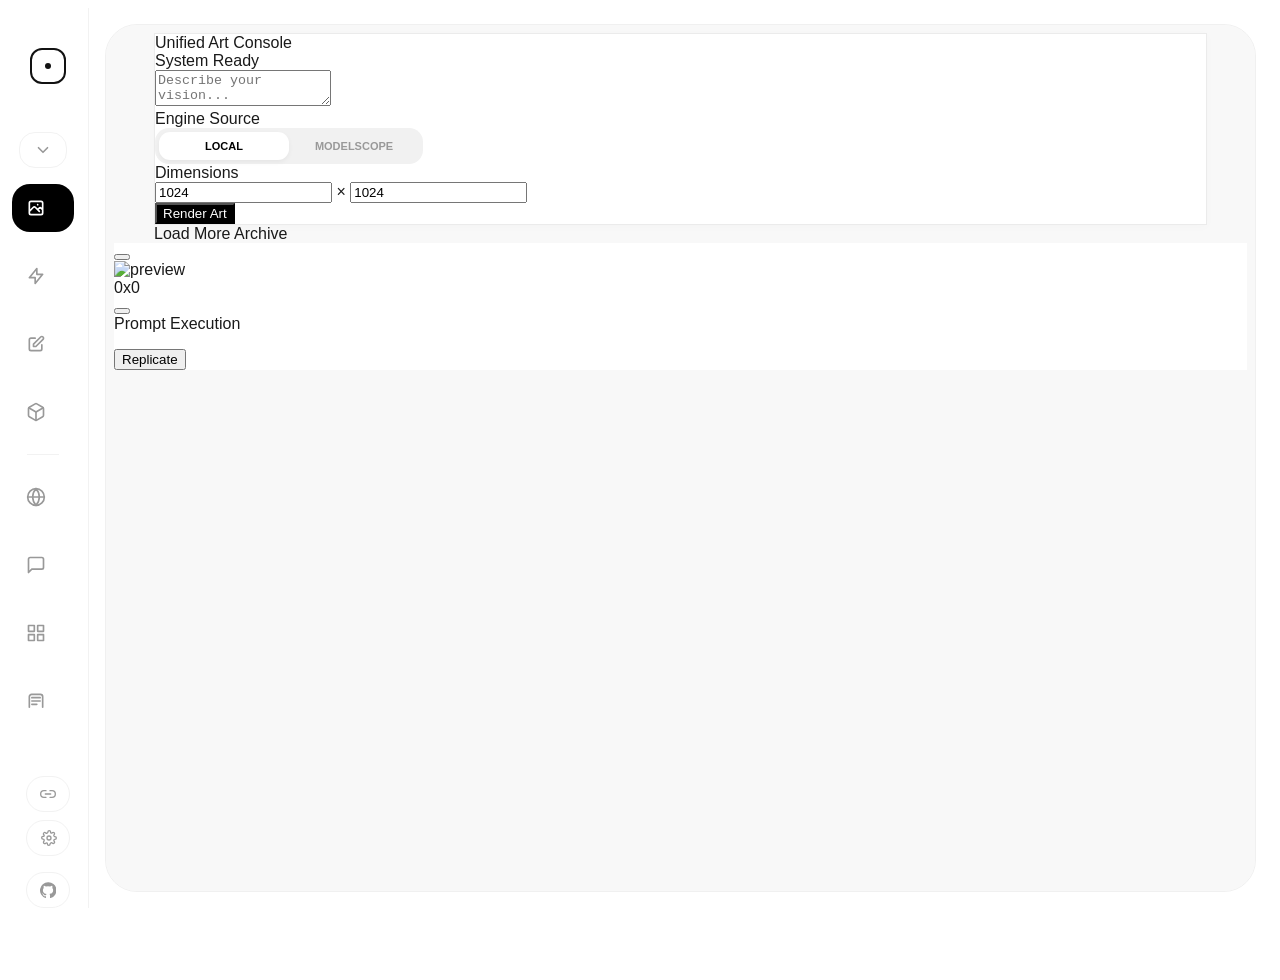
==== static/index.html @ 3fa3fccb "调整界面并优化即梦登录流程" ====
<!DOCTYPE html>
<html lang="zh-CN">

<head>
    <meta charset="UTF-8">
    <meta name="viewport" content="width=device-width, initial-scale=1.0">
    <link rel="icon" href="/static/images/logo.png" type="image/png">
    <title>AI Studio</title>
    <style>
        html.studio-route-booting body {
            visibility: hidden !important;
        }
    </style>
    <script>
        (function(){
            try {
                var theme = localStorage.getItem('studio_theme') || localStorage.getItem('canvas_theme') || 'light';
                if(theme === 'dark') {
                    document.documentElement.classList.add('studio-theme-dark');
                    document.documentElement.classList.add('theme-dark');
                }
                document.documentElement.classList.add('studio-route-booting');
            } catch(e) {}
        })();
    </script>
        <script src="/static/vendor/js/tailwindcss-cdn.js?v=2026.08.04.1785292594"></script>
        <script src="/static/js/theme.js?v=2026.08.04.1785292593"></script>
        <script src="/static/js/i18n.js?v=2026.08.04.1785292592"></script>
    <style>
            @import url('/static/vendor/css/fonts.css?v=2026.08.04.1785292593');

        /* 本地 Tailwind 工具类兜底：CDN 慢/未就绪时也能立刻给图标尺寸，避免首屏左侧栏空白 */
        .w-1\.5 { width: 0.375rem; }
        .h-1\.5 { height: 0.375rem; }
        .w-4 { width: 1rem; }
        .h-4 { height: 1rem; }
        .w-5 { width: 1.25rem; }
        .h-5 { height: 1.25rem; }
        .flex-shrink-0 { flex-shrink: 0; }
        .rounded-full { border-radius: 9999px; }
        .mb-12 { margin-bottom: 3rem; }
        .transition-colors { transition-property: color, background-color, border-color, fill, stroke; transition-duration: 150ms; transition-timing-function: cubic-bezier(0.4, 0, 0.2, 1); }
        .animate-pulse { animation: studio-pulse 2s cubic-bezier(0.4, 0, 0.6, 1) infinite; }
        @keyframes studio-pulse { 0%, 100% { opacity: 1; } 50% { opacity: .5; } }

        :root {
            --accent: #000000;
            --fluid-ease: cubic-bezier(0.3, 0, 0, 1);
            --bg: #ffffff;
            --sidebar-bg: #ffffff;
            --stage-bg: #fcfcfc;
            --border: #f2f2f2;
            --stage-border: #f0f0f0;
            --text: #121212;
            --muted: #999;
            --nav-hover-bg: #fafafa;
            --monitor-bg: rgba(255, 255, 255, 0.7);
            --monitor-border: rgba(0, 0, 0, 0.05);
            --monitor-shadow: rgba(0, 0, 0, 0.04);
            --divider: rgba(0, 0, 0, 0.1);
            --scrollbar: #d8d8d8;
            --scrollbar-hover: #c0c0c0;
            --author-name: #000;
            --social-icon: #ccc;
        }

        html.theme-dark,
        body.theme-dark {
            --bg: #0f141d;
            --sidebar-bg: #0f141d;
            --stage-bg: #111722;
            --border: #242d3b;
            --stage-border: #2a3444;
            --text: #e5e9f0;
            --muted: #8f9aab;
            --nav-hover-bg: #171d29;
            --monitor-bg: rgba(23, 29, 41, 0.82);
            --monitor-border: rgba(255, 255, 255, 0.08);
            --monitor-shadow: rgba(0, 0, 0, 0.3);
            --divider: rgba(255, 255, 255, 0.15);
            --scrollbar: #334155;
            --scrollbar-hover: #475569;
            --author-name: #e5e9f0;
            --social-icon: #64748b;
        }

        /* 极简滚动条 */
        html,
        body {
            overscroll-behavior: auto;
            height: 100%;
            overflow: hidden;
        }

        *::-webkit-scrollbar {
            width: 10px !important;
            height: 10px !important;
            background: transparent !important;
        }

        *::-webkit-scrollbar-track {
            background: transparent !important;
            border: none !important;
        }

        *::-webkit-scrollbar-thumb {
            background-color: var(--scrollbar) !important;
            border: 3px solid transparent !important;
            border-right-width: 3px !important;
            background-clip: padding-box !important;
            border-radius: 10px !important;
            min-height: 36px;
        }

        *::-webkit-scrollbar-thumb:hover {
            background-color: var(--scrollbar-hover) !important;
        }

        *::-webkit-scrollbar-corner {
            background: transparent !important;
        }

        * {
            scrollbar-width: thin !important;
            scrollbar-color: var(--scrollbar) transparent !important;
        }

        body {
            background: var(--bg);
            font-family: 'Space Grotesk', sans-serif;
            overflow: hidden;
            height: 100vh;
            color: var(--text);
            transition: background 0.3s, color 0.3s;
        }

        .app-shell {
            display: flex;
            width: 100%;
            height: 100vh;
            background: var(--bg);
            position: relative;
            transition: background 0.3s;
        }

        /* 侧边栏 */
        .sidebar {
            width: 80px;
            min-width: 80px;
            height: 100vh;
            max-height: 100vh;
            background: var(--sidebar-bg);
            display: flex;
            flex-direction: column;
            align-items: center;
            border-right: 1px solid var(--border);
            padding: 40px 0;
            transition: width 0.5s var(--fluid-ease) 0.5s, background 0.3s, border-color 0.3s;
            z-index: 50;
            overflow: hidden;
        }

        .sidebar:hover {
            width: 220px;
            transition-delay: 0s;
        }

        body.studio-scale-host .sidebar {
            height: calc(100vh / var(--studio-ui-scale, 1));
            max-height: calc(100vh / var(--studio-ui-scale, 1));
            zoom: var(--studio-ui-scale, 1);
        }

        /* 首次加载时与 iframe 的 0.5s 淡入同步播放，避免侧栏"焊死"在原地造成视觉断层 */
        @keyframes sidebar-enter {
            from { opacity: 0; transform: translateX(-6px); }
            to { opacity: 1; transform: translateX(0); }
        }
        html:not(.studio-route-booting) .sidebar {
            animation: sidebar-enter 0.5s var(--fluid-ease);
        }

        .logo-ring {
            width: 36px;
            height: 36px;
            border: 2px solid var(--text);
            border-radius: 12px;
            background: transparent;
            padding: 0;
            color: var(--text);
            display: flex;
            align-items: center;
            justify-content: center;
            cursor: pointer;
            flex: 0 0 auto;
            /* 仅保留 hover 真正会用到的属性过渡，避免 transition: all 因首屏属性补齐被意外触发 */
            transition: transform 0.6s var(--fluid-ease) 0.5s, border-radius 0.6s var(--fluid-ease) 0.5s, border-color 0.3s, background-color .18s, box-shadow .2s;
        }

        .sidebar:hover .logo-ring {
            transform: rotate(90deg);
            border-radius: 50%;
            transition-delay: 0s;
        }

        .logo-ring:hover,
        .logo-ring:focus-visible {
            background: var(--nav-hover-bg);
            border-color: var(--text);
            box-shadow: 0 0 0 4px rgba(148, 163, 184, .16), 0 10px 24px rgba(15, 23, 42, .08);
            outline: none;
        }

        .logo-ring:hover #logo-dot,
        .logo-ring:focus-visible #logo-dot {
            transform: scale(1.8);
        }

        .logo-ring:active {
            transform: scale(.94);
            transition-delay: 0s;
        }

        .sidebar:hover .logo-ring:active {
            transform: rotate(90deg) scale(.94);
        }

        #logo-dot {
            transition: transform .16s ease, background-color .16s ease, box-shadow .16s ease;
        }

        /* 导航项 */
        .nav-item {
            position: relative;
            width: 48px;
            height: 48px;
            flex: 0 0 48px;
            margin: 10px 0;
            display: flex;
            align-items: center;
            justify-content: flex-start;
            border-radius: 18px;
            cursor: pointer;
            /* 只对 width 做带延迟的过渡（侧栏悬停展开效果）；background/color 不参与过渡，避免 active 切换时底色"流动" */
            transition: width 0.3s var(--fluid-ease) 0.5s;
            color: var(--muted);
            overflow: hidden;
            padding-left: 14px;
        }

        .sidebar:hover .nav-item {
            width: 190px;
            transition-delay: 0s;
        }

        .nav-item:hover {
            background: var(--nav-hover-bg);
            color: var(--text);
        }

        .nav-item.active {
            background: var(--accent);
            color: #fff;
        }

        html.theme-dark .nav-item.active,
        body.theme-dark .nav-item.active {
            background: #f1f5f9;
            color: #0f172a;
        }

        .nav-text {
            opacity: 0;
            margin-left: 16px;
            font-weight: 600;
            font-size: 14px;
            white-space: nowrap;
            transition: opacity 0.3s 0.5s;
        }

        .sidebar:hover .nav-text {
            opacity: 1;
            transition-delay: 0.1s;
        }

        .nav-fold-toggle {
            position: relative;
            width: 48px;
            height: 36px;
            flex: 0 0 36px;
            margin: 0 0 6px;
            padding-left: 14px;
            border: 1px solid var(--border);
            border-radius: 16px;
            background: transparent;
            color: var(--muted);
            display: flex;
            align-items: center;
            justify-content: flex-start;
            cursor: pointer;
            overflow: hidden;
            transition: width 0.3s var(--fluid-ease) 0.5s, background-color 0.2s, color 0.2s, border-color 0.2s;
        }

        .sidebar:hover .nav-fold-toggle {
            width: 190px;
            transition-delay: 0s;
        }

        .nav-fold-toggle:hover {
            background: var(--nav-hover-bg);
            color: var(--text);
            border-color: var(--stage-border);
        }

        .nav-fold-icon {
            width: 18px;
            height: 18px;
            flex: 0 0 auto;
            transition: transform 0.25s var(--fluid-ease);
        }

        .nav-fold-toggle[aria-expanded="false"] .nav-fold-icon {
            transform: rotate(-90deg);
        }

        .nav-fold-group {
            width: 100%;
            flex: 0 0 auto;
            max-height: 720px;
            opacity: 1;
            overflow: hidden;
            display: flex;
            flex-direction: column;
            align-items: center;
            transition: max-height 0.3s var(--fluid-ease), opacity 0.2s ease;
        }

        .nav-fold-group.is-collapsed {
            max-height: 0;
            opacity: 0;
            pointer-events: none;
        }

        .sidebar nav {
            width: 100%;
            min-height: 0;
            flex: 1 1 auto;
            overflow-y: auto;
            overflow-x: hidden;
            display: flex;
            flex-direction: column;
            align-items: center;
            padding: 0 0 6px;
            overscroll-behavior: contain;
            scrollbar-gutter: stable;
            -webkit-overflow-scrolling: touch;
            scrollbar-width: thin;
            scrollbar-color: rgba(148, 163, 184, .34) transparent;
        }

        .sidebar::-webkit-scrollbar { width: 4px !important; }
        .sidebar::-webkit-scrollbar-track { background: transparent !important; }
        .sidebar::-webkit-scrollbar-thumb {
            background: rgba(148, 163, 184, .34) !important;
            border: 0 !important;
            border-radius: 999px !important;
        }

        .sidebar nav::-webkit-scrollbar { width: 4px !important; }
        .sidebar nav::-webkit-scrollbar-track { background: transparent !important; }
        .sidebar nav::-webkit-scrollbar-thumb {
            background: rgba(148, 163, 184, .34) !important;
            border: 0 !important;
            border-radius: 999px !important;
        }

        .sidebar nav > * {
            flex-shrink: 0;
        }

        /* 主舞台区 */
        .stage {
            flex: 1;
            background: var(--stage-bg);
            margin: 16px;
            border-radius: 32px;
            overflow: hidden;
            border: 1px solid var(--stage-border);
            position: relative;
            transition: background 0.3s, border-color 0.3s;
        }

        body.studio-scale-host .stage {
            margin: max(10px, calc(16px * var(--studio-ui-scale, 1)));
            border-radius: max(20px, calc(32px * var(--studio-ui-scale, 1)));
        }

        iframe {
            position: absolute;
            inset: 0;
            width: 100%;
            height: 100%;
            border: none;
            opacity: 0;
            transform: scale(1.02);
            filter: blur(4px);
            transition: all 0.5s var(--fluid-ease);
            pointer-events: none;
        }

        iframe.active {
            opacity: 1;
            transform: scale(1);
            filter: blur(0);
            pointer-events: auto;
        }

        /* 左下角监视器 */
        .nano-monitor {
            position: absolute;
            bottom: 24px;
            left: 24px;
            z-index: 100;
            display: flex;
            align-items: center;
            gap: 10px;
            background: var(--monitor-bg);
            backdrop-filter: blur(12px);
            padding: 7px 12px;
            border-radius: 12px;
            border: 1px solid var(--monitor-border);
            box-shadow: 0 4px 20px var(--monitor-shadow);
            font-family: monospace;
            transition: all 0.4s var(--fluid-ease);
        }

        .nano-monitor.is-busy {
            background: #000;
            color: #fff;
            border-color: rgba(255, 255, 255, 0.1);
            box-shadow: 0 8px 30px rgba(0, 0, 0, 0.2);
        }

        .stat-group {
            display: flex;
            align-items: center;
            gap: 7px;
            font-size: 11px;
            font-weight: 700;
            color: var(--text);
        }

        .stat-group:first-child {
            gap: 8px;
        }

        .nano-monitor.is-busy .stat-group {
            color: #fff;
        }

        .divider {
            width: 1px;
            height: 12px;
            background: var(--divider);
        }

        .is-busy .divider {
            background: rgba(255, 255, 255, 0.2);
        }

        .pulse-dot {
            width: 6px;
            height: 6px;
            border-radius: 50%;
            background: #10b981;
            margin-right: 2px;
            flex: 0 0 auto;
        }

        .spinner-nano {
            width: 10px;
            height: 10px;
            border: 2px solid rgba(255, 255, 255, 0.2);
            border-top-color: #fff;
            border-radius: 50%;
            animation: spin 0.8s linear infinite;
            display: none;
        }

        .is-busy .spinner-nano { display: block; }
        .is-busy .pulse-dot { display: none; }

        @keyframes spin {
            to { transform: rotate(360deg); }
        }

        .label-nano {
            text-transform: uppercase;
            letter-spacing: 0.5px;
            opacity: 0.5;
            font-size: 9px;
        }

        /* 作者组件 */
        .author-box {
            width: 100%;
            height: 60px;
            flex: 0 0 60px;
            position: relative;
            display: flex;
            align-items: center;
            justify-content: center;
            overflow: hidden;
        }

        .dx-letter {
            position: absolute;
            font-size: 14px;
            font-weight: 800;
            color: var(--text);
            /* 只过渡 hover 时真正改的 transform/opacity，避免 all 触发延迟 */
            transition: transform 0.5s var(--fluid-ease) 0.4s, opacity 0.5s var(--fluid-ease) 0.4s;
            z-index: 10;
        }

        .letter-d { transform: translateX(-8px); }
        .letter-x { transform: translateX(8px); }

        .sidebar:hover .letter-d {
            transform: translateX(-120px);
            opacity: 0;
            transition-delay: 0s;
        }

        .sidebar:hover .letter-x {
            transform: translateX(120px);
            opacity: 0;
            transition-delay: 0s;
        }

        .author-content-wrap {
            display: flex;
            flex-direction: column;
            align-items: center;
            opacity: 0;
            transform: scale(0.9);
            transition: all 0.4s var(--fluid-ease) 0s;
            pointer-events: none;
        }

        .sidebar:hover .author-content-wrap {
            opacity: 1;
            transform: scale(1);
            transition-delay: 0.2s;
            pointer-events: auto;
        }

        .author-name-lite {
            font-size: 12px;
            font-weight: 700;
            margin-bottom: 8px;
            color: var(--author-name);
        }

        .social-row-lite { display: flex; gap: 12px; }

        .social-icon-lite {
            color: var(--social-icon);
            transition: color 0.2s, transform 0.2s;
        }

        .social-icon-lite:hover {
            color: var(--text);
            transform: translateY(-1px);
        }

        .side-actions {
            margin-top:auto;
            margin-bottom:12px;
            display:flex;
            flex-direction:column;
            align-items:center;
            gap:8px;
            width:100%;
            flex:0 0 auto;
        }

        .side-pill {
            width:44px;
            height:36px;
            border-radius:999px;
            background: transparent;
            border: 1px solid var(--border);
            color: var(--muted);
            display: flex;
            align-items: center;
            justify-content: center;
            cursor: pointer;
            /* 只过渡 hover/激活会改的属性，避免 all 触发延迟 */
            transition: width 0.3s var(--fluid-ease) 0.5s, gap 0.3s var(--fluid-ease) 0.5s, background-color 0.2s, color 0.2s, border-color 0.2s;
            flex-shrink: 0;
            overflow:hidden;
            gap:8px;
            position:relative;
        }

        .sidebar:hover .side-pill {
            width: 170px;
            transition-delay: 0s;
        }

        .side-pill:hover {
            background: var(--nav-hover-bg);
            color: var(--text);
            border-color: var(--stage-border);
        }

        .side-pill.active {
            background: var(--text);
            color: var(--bg);
            border-color: var(--text);
        }

        .side-pill.update-available {
            border-color:#22c55e;
            color:#16a34a;
            overflow:visible;
        }

        html.theme-dark .side-pill.update-available,
        body.theme-dark .side-pill.update-available {
            border-color:#86efac;
            color:#86efac;
        }

        .side-pill.update-available::after {
            content:"NEW";
            position:absolute;
            top:-7px;
            right:-9px;
            min-width:28px;
            height:16px;
            padding:0 5px;
            border-radius:999px;
            background:#22c55e;
            display:flex;
            align-items:center;
            justify-content:center;
            color:#fff;
            font-size:9px;
            font-weight:900;
            letter-spacing:.02em;
            box-shadow:0 6px 16px rgba(34,197,94,.28), 0 0 0 3px rgba(34,197,94,.12);
            pointer-events:none;
        }

        html.theme-dark .side-pill.update-available::after,
        body.theme-dark .side-pill.update-available::after {
            background:#4ade80;
            color:#052e16;
            box-shadow:0 6px 16px rgba(74,222,128,.22), 0 0 0 3px rgba(74,222,128,.12);
        }

        .side-pill svg { width: 16px; height: 16px; flex:0 0 auto; }
        .settings-fold-chevron {
            width: 13px !important;
            height: 13px !important;
            margin-left: -2px;
            opacity: 0;
            max-width: 0;
            overflow: hidden;
            transition: opacity 0.3s 0.5s, max-width 0.3s var(--fluid-ease) 0.5s, transform .22s var(--fluid-ease);
        }
        .sidebar:hover .settings-fold-chevron,
        .sidebar.is-pinned .settings-fold-chevron {
            opacity: .72;
            max-width: 16px;
            transition-delay: .15s, .15s, 0s;
        }
        .settings-fold-toggle[aria-expanded="true"] .settings-fold-chevron {
            transform: rotate(180deg);
        }
        .settings-fold-group {
            width: 100%;
            max-height: 0;
            opacity: 0;
            overflow: hidden;
            display: flex;
            flex-direction: column;
            align-items: center;
            gap: 8px;
            pointer-events: none;
            transition: max-height .28s var(--fluid-ease), opacity .18s ease;
        }
        .settings-fold-group:not(.is-collapsed) {
            max-height: 132px;
            opacity: 1;
            pointer-events: auto;
        }
        .side-pill-text {
            opacity:0;
            max-width:0;
            font-size:12px;
            font-weight:800;
            letter-spacing:.02em;
            white-space:nowrap;
            overflow:hidden;
            transition: opacity 0.3s 0.5s, max-width 0.3s var(--fluid-ease) 0.5s;
        }
        .sidebar:hover .side-pill-text {
            opacity:1;
            max-width:120px;
            transition-delay:.15s;
        }
        /* 折叠态去除 gap，避免图标被推偏 */
        .side-pill { gap:0; }
        .sidebar:hover .side-pill { gap:8px; }

        .project-version-badge {
            width:44px;
            min-height:18px;
            padding:0 4px;
            border-radius:999px;
            border:1px solid var(--border);
            background:var(--nav-hover-bg);
            color:var(--muted);
            display:flex;
            align-items:center;
            justify-content:center;
            font-size:9px;
            font-weight:800;
            line-height:1;
            white-space:nowrap;
            overflow:hidden;
            cursor:pointer;
            transition:width 0.3s var(--fluid-ease) 0.5s, color .2s, border-color .2s, background-color .2s;
        }
        .project-version-badge:hover { color:var(--text); border-color:var(--accent, #6366f1); }
        .project-version-badge.checking { opacity:.6; animation:badge-pulse 1s ease-in-out infinite; }
        @keyframes badge-pulse { 0%,100%{opacity:.5;} 50%{opacity:1;} }

        .sidebar:hover .project-version-badge {
            width:170px;
            transition-delay:0s;
        }

        .project-version-full { display:none; }
        .sidebar:hover .project-version-compact { display:none; }
        .sidebar:hover .project-version-full { display:inline; }

        .update-now-btn {
            display:none;
            width:56px;
            min-height:24px;
            padding:0 7px;
            border-radius:999px;
            border:1px solid rgba(34,197,94,.35);
            background:rgba(34,197,94,.1);
            color:#16a34a;
            align-items:center;
            justify-content:center;
            gap:5px;
            font-size:9px;
            font-weight:900;
            overflow:hidden;
            transition:width 0.3s var(--fluid-ease) 0.5s, background-color .2s, color .2s, border-color .2s;
        }
        .update-now-btn.show { display:flex; }
        .sidebar:hover .update-now-btn { width:170px; transition-delay:0s; }
        .update-now-btn:hover { background:#16a34a; color:#fff; border-color:#16a34a; }
        .update-now-btn[disabled] { opacity:.7; cursor:wait; }
        .update-now-btn svg { display:none; width:14px; height:14px; flex:0 0 auto; }
        .sidebar:hover .update-now-btn svg { display:block; }
        .update-now-text {
            opacity:1;
            max-width:42px;
            white-space:nowrap;
            overflow:hidden;
            transition: opacity 0.3s 0.5s, max-width 0.3s var(--fluid-ease) 0.5s;
        }
        .update-action-prefix { display:none; }
        .update-version-full { display:none; }
        .sidebar:hover .update-version-compact { display:none; }
        .sidebar:hover .update-version-full { display:inline; }
        .sidebar:hover .update-action-prefix { display:inline; }
        .sidebar:hover .update-now-text { max-width:130px; transition-delay:.15s; }
        .update-now-btn.show + .project-version-badge { display:none; }
        html.theme-dark .update-now-btn,
        body.theme-dark .update-now-btn {
            border-color:rgba(134,239,172,.42);
            background:rgba(74,222,128,.12);
            color:#86efac;
        }
        html.theme-dark .update-now-btn:hover,
        body.theme-dark .update-now-btn:hover {
            background:#86efac;
            border-color:#86efac;
            color:#052e16;
        }

        @media (max-height: 760px) {
            .sidebar {
                padding: 18px 0 14px;
                overflow-y:hidden;
                overflow-x:hidden;
                overscroll-behavior:contain;
                -webkit-overflow-scrolling:touch;
                scrollbar-width:thin;
                scrollbar-color:rgba(148,163,184,.34) transparent;
            }
            .sidebar nav {
                flex:1 1 auto;
                min-height:0;
                overflow-y:auto;
                overflow-x:hidden;
                padding-bottom:0;
            }
            .logo-ring { margin-bottom: 16px !important; }
            .nav-item {
                height: 42px;
                flex-basis: 42px;
                margin: 5px 0;
                border-radius: 15px;
            }
            .nav-fold-toggle {
                height: 32px;
                flex-basis: 32px;
                margin-bottom: 4px;
                border-radius: 14px;
            }
            .nav-fold-group { max-height: 720px; }
            .side-actions {
                margin-top:auto;
                margin-bottom:6px;
                gap:5px;
                padding-top:8px;
                border-top:1px solid var(--border);
            }
            .settings-fold-group {
                gap: 5px;
            }
            .settings-fold-group:not(.is-collapsed) {
                max-height: 105px;
            }
            .side-pill {
                height:30px;
                flex-basis:30px;
                width:40px;
            }
            .project-version-badge { width:40px; min-height:16px; font-size:8px; }
            .update-now-btn.show { min-height:22px; width:48px; }
            .author-box {
                height:32px;
                flex-basis:32px;
            }
            .dx-letter {
                font-size:12px;
            }
        }

        @media (max-height: 660px) {
            .sidebar { padding: 12px 0; }
            .sidebar nav {
                flex:1 1 auto;
                min-height:0;
                overflow-y:auto;
                overflow-x:hidden;
                padding-bottom:0;
            }
            .logo-ring {
                width:32px;
                height:32px;
                border-radius:10px;
                margin-bottom:10px !important;
            }
            .nav-item {
                height:38px;
                flex-basis:38px;
                margin:3px 0;
                border-radius:14px;
            }
            .nav-fold-toggle { height:30px; flex-basis:30px; }
            .nav-fold-group { max-height: 720px; }
            .side-actions {
                margin-top:auto;
                margin-bottom:4px;
                gap:4px;
                padding-top:6px;
            }
            .settings-fold-group {
                gap: 4px;
            }
            .settings-fold-group:not(.is-collapsed) {
                max-height: 102px;
            }
            .side-pill {
                height:30px;
                flex-basis:30px;
                width:38px;
            }
            .author-box {
                height:28px;
                flex-basis:28px;
            }
            .dx-letter {
                font-size:11px;
            }
            .side-pill svg { width:15px; height:15px; }
            .project-version-badge { width:38px; min-height:16px; font-size:8px; }
            .update-now-btn.show { width:46px; min-height:22px; font-size:8px; }
        }

        .studio-modal[hidden] {
            display:none !important;
        }

        .studio-modal {
            position:fixed;
            inset:0;
            z-index:500;
            display:flex;
            align-items:center;
            justify-content:center;
            padding:24px;
            background:rgba(15,23,42,.38);
            backdrop-filter:blur(10px);
        }

        .studio-modal-panel {
            width:min(560px, 100%);
            max-height:min(760px, calc(100vh - 48px));
            display:flex;
            flex-direction:column;
            overflow:hidden;
            border-radius:8px;
            border:1px solid rgba(15,23,42,.1);
            background:#fff;
            color:#111827;
            box-shadow:0 24px 70px rgba(15,23,42,.24);
        }

        .studio-modal-head {
            display:flex;
            align-items:flex-start;
            justify-content:space-between;
            gap:16px;
            padding:20px 20px 14px;
            border-bottom:1px solid #eef2f7;
        }

        .studio-modal-kicker {
            font-size:11px;
            font-weight:900;
            letter-spacing:.08em;
            color:#16a34a;
            text-transform:uppercase;
            margin-bottom:6px;
        }

        .studio-modal-title {
            font-size:20px;
            line-height:1.25;
            font-weight:900;
            margin:0;
            letter-spacing:0;
        }

        .studio-modal-close {
            width:32px;
            height:32px;
            border-radius:8px;
            border:1px solid #e5e7eb;
            background:#fff;
            color:#64748b;
            display:flex;
            align-items:center;
            justify-content:center;
            cursor:pointer;
            flex:0 0 auto;
        }

        .studio-modal-close:hover {
            color:#111827;
            border-color:#cbd5e1;
            background:#f8fafc;
        }

        .studio-modal-body {
            padding:18px 20px;
            overflow:auto;
        }

        .studio-modal-copy {
            margin:0 0 14px;
            color:#475569;
            font-size:13px;
            line-height:1.7;
        }

        .update-modal-summary {
            display:flex;
            align-items:flex-start;
            gap:10px;
            margin-top:16px;
            padding:12px;
            border:1px solid #e5e7eb;
            border-radius:8px;
            background:#f8fafc;
            color:#334155;
            font-size:12px;
            line-height:1.55;
        }

        .update-modal-summary strong {
            display:block;
            color:#111827;
            margin-bottom:2px;
            font-size:12px;
        }

        .update-modal-dot {
            width:9px;
            height:9px;
            margin-top:4px;
            border-radius:99px;
            background:#94a3b8;
            flex:0 0 auto;
        }

        .update-modal-summary.ok .update-modal-dot { background:#22c55e; }
        .update-modal-summary.warn .update-modal-dot { background:#f59e0b; }
        .update-modal-summary.fail .update-modal-dot { background:#ef4444; }

        /* 更新弹窗：双卡片需要更宽的面板，避免左右布局被裁剪 */
        #project-update-modal .studio-modal-panel { width:min(880px, 100%); max-height:min(840px, calc(100vh - 48px)); }
        .update-notes-box { margin:2px 0 14px; padding:12px; border:1px solid #e5e7eb; border-radius:8px; background:#fbfdff; }
        .update-notes-head { display:flex; align-items:center; justify-content:space-between; gap:12px; margin-bottom:8px; }
        .update-notes-head strong { font-size:12px; color:#111827; font-weight:950; }
        .update-notes-version { color:#64748b; font-size:11px; font-weight:800; white-space:nowrap; }
        .update-notes-list { margin:0; padding:0 0 0 16px; display:grid; gap:6px; color:#334155; font-size:12px; line-height:1.55; }
        .update-notes-empty { margin:0; color:#94a3b8; font-size:12px; line-height:1.55; }
        .update-source-list { display:grid; grid-template-columns:1fr 1fr; gap:12px; margin-top:14px; align-items:stretch; }
        @media (max-width: 720px) { .update-source-list { grid-template-columns:1fr; } }
        .update-source-card { width:100%; min-width:0; border:1px solid #e5e7eb; border-radius:10px; background:#fff; color:#111827; text-align:left; padding:12px; display:flex; flex-direction:column; gap:10px; cursor:pointer; transition:border-color .16s ease, box-shadow .16s ease, transform .16s ease, background .16s ease; }
        .update-source-card:hover { transform:translateY(-1px); border-color:#cbd5e1; box-shadow:0 12px 28px rgba(15,23,42,.08); }
        .update-source-card.active { border-color:#16a34a; box-shadow:0 0 0 2px rgba(22,163,74,.20); background:#f0fdf4; }
        .update-source-head { display:flex; align-items:center; justify-content:space-between; gap:10px; }
        .update-source-title { min-width:0; display:flex; flex-direction:column; gap:4px; }
        .update-source-title strong { color:#111827; font-size:13px; line-height:1.2; font-weight:950; }
        .update-source-title span { color:#64748b; font-size:11px; line-height:1.35; font-weight:700; }
        .update-source-head-right { flex:0 0 auto; display:flex; align-items:center; gap:8px; }
        .update-source-check { display:none; flex:0 0 auto; width:22px; height:22px; border-radius:999px; background:#16a34a; color:#fff; align-items:center; justify-content:center; }
        .update-source-check svg { width:14px; height:14px; }
        .update-source-card.active .update-source-check { display:flex; }
        .update-source-badge { flex:0 0 auto; min-width:56px; height:24px; border-radius:999px; background:#f1f5f9; color:#64748b; display:flex; align-items:center; justify-content:center; padding:0 9px; font-size:10px; font-weight:900; }
        .update-source-badge.ok { background:#16a34a; color:#fff; }
        .update-source-badge.bad { background:#dc2626; color:#fff; }
        .connectivity-list { display:grid; gap:8px; min-width:0; }

        .connectivity-row {
            display:grid;
            grid-template-columns:12px minmax(0, 1fr) auto;
            align-items:center;
            gap:10px;
            min-height:42px;
            padding:9px 10px;
            border:1px solid #eef2f7;
            border-radius:8px;
            background:#fff;
        }
        .connectivity-row > div { min-width:0; }

        .connectivity-indicator {
            width:9px;
            height:9px;
            border-radius:99px;
            background:#94a3b8;
        }

        .connectivity-row.ok .connectivity-indicator { background:#22c55e; }
        .connectivity-row.fail .connectivity-indicator { background:#ef4444; }
        .connectivity-row.pending .connectivity-indicator {
            background:#94a3b8;
            animation: studio-pulse 1s ease-in-out infinite;
        }

        .connectivity-name {
            font-size:12px;
            font-weight:900;
            color:#111827;
            line-height:1.25;
        }

        .connectivity-url {
            margin-top:3px;
            max-width:100%;
            overflow:hidden;
            text-overflow:ellipsis;
            white-space:nowrap;
            font-size:10px;
            color:#94a3b8;
        }

        .connectivity-status {
            justify-self:end;
            font-size:11px;
            font-weight:900;
            color:#64748b;
            white-space:nowrap;
        }
        .connectivity-row.ok .connectivity-status { color:#16a34a; }
        .connectivity-row.fail .connectivity-status { color:#ef4444; }

        .connectivity-error {
            grid-column:2 / 4;
            margin-top:-4px;
            color:#ef4444;
            font-size:11px;
            line-height:1.45;
            word-break:break-word;
        }

        .studio-modal-actions {
            display:flex;
            justify-content:flex-end;
            gap:10px;
            padding:14px 20px 18px;
            border-top:1px solid #eef2f7;
            background:#fff;
        }

        .studio-modal-btn {
            min-height:36px;
            padding:0 14px;
            border-radius:8px;
            border:1px solid #e5e7eb;
            background:#fff;
            color:#334155;
            display:inline-flex;
            align-items:center;
            justify-content:center;
            gap:7px;
            font-size:12px;
            font-weight:900;
            cursor:pointer;
        }

        .studio-modal-btn svg {
            width:15px;
            height:15px;
            flex:0 0 auto;
        }

        .studio-modal-btn:hover {
            background:#f8fafc;
            border-color:#cbd5e1;
        }

        #connectivity-test-btn {
            border-color:rgba(37,99,235,.24);
            background:#eff6ff;
            color:#1d4ed8;
            transition:transform .16s ease, background-color .18s ease, border-color .18s ease, color .18s ease, box-shadow .18s ease;
        }

        #connectivity-test-btn:hover {
            transform:translateY(-1px);
            border-color:#2563eb;
            background:#2563eb;
            color:#fff;
            box-shadow:0 10px 22px rgba(37,99,235,.20);
        }

        #connectivity-test-btn:hover svg {
            transform:rotate(24deg);
        }

        #connectivity-test-btn:active {
            transform:translateY(0);
            box-shadow:0 5px 12px rgba(37,99,235,.16);
        }

        #connectivity-test-btn svg {
            transition:transform .18s ease;
        }

        .studio-modal-btn.primary {
            background:#111827;
            border-color:#111827;
            color:#fff;
        }

        .studio-modal-btn.primary:hover {
            background:#16a34a;
            border-color:#16a34a;
        }

        .studio-modal-btn[disabled] {
            opacity:.58;
            cursor:wait;
        }

        html.theme-dark .studio-modal,
        body.theme-dark .studio-modal {
            background:rgba(2,6,23,.56);
        }

        html.theme-dark .studio-modal-panel,
        body.theme-dark .studio-modal-panel,
        html.theme-dark .studio-modal-close,
        body.theme-dark .studio-modal-close,
        html.theme-dark .connectivity-row,
        body.theme-dark .connectivity-row,
        html.theme-dark .studio-modal-actions,
        body.theme-dark .studio-modal-actions,
        html.theme-dark .studio-modal-btn,
        body.theme-dark .studio-modal-btn {
            background:#111216;
            border-color:#25262b;
            color:#e8e8ea;
        }

        html.theme-dark .update-source-card,
        body.theme-dark .update-source-card {
            background:#111216;
            border-color:#25262b;
            color:#e8e8ea;
        }

        html.theme-dark .update-source-card.active,
        body.theme-dark .update-source-card.active {
            border-color:#22c55e;
            box-shadow:0 0 0 2px rgba(34,197,94,.35);
            background:rgba(34,197,94,.12);
        }

        html.theme-dark .studio-modal-head,
        body.theme-dark .studio-modal-head,
        html.theme-dark .studio-modal-actions,
        body.theme-dark .studio-modal-actions {
            border-color:#25262b;
        }

        html.theme-dark .studio-modal-copy,
        body.theme-dark .studio-modal-copy,
        html.theme-dark .connectivity-status,
        body.theme-dark .connectivity-status {
            color:#8f9aab;
        }

        html.theme-dark .update-modal-summary,
        body.theme-dark .update-modal-summary {
            background:#0c0d10;
            border-color:#25262b;
            color:#9aa6b8;
        }

        html.theme-dark .update-notes-box,
        body.theme-dark .update-notes-box {
            background:#0c0d10;
            border-color:#25262b;
        }

        html.theme-dark .update-modal-summary strong,
        body.theme-dark .update-modal-summary strong,
        html.theme-dark .update-notes-head strong,
        body.theme-dark .update-notes-head strong,
        html.theme-dark .update-source-title strong,
        body.theme-dark .update-source-title strong,
        html.theme-dark .connectivity-name,
        body.theme-dark .connectivity-name {
            color:#e8e8ea;
        }

        html.theme-dark .update-notes-list,
        body.theme-dark .update-notes-list {
            color:#cbd5e1;
        }

        html.theme-dark .update-notes-version,
        body.theme-dark .update-notes-version,
        html.theme-dark .update-notes-empty,
        body.theme-dark .update-notes-empty,
        html.theme-dark .update-source-title span,
        body.theme-dark .update-source-title span {
            color:#8f9aab;
        }

        html.theme-dark .studio-modal-btn.primary,
        body.theme-dark .studio-modal-btn.primary {
            background:#d8dee9;
            border-color:#d8dee9;
            color:#10141d;
        }

        html.theme-dark #connectivity-test-btn,
        body.theme-dark #connectivity-test-btn {
            background:rgba(96,165,250,.12);
            border-color:rgba(96,165,250,.34);
            color:#93c5fd;
        }

        html.theme-dark #connectivity-test-btn:hover,
        body.theme-dark #connectivity-test-btn:hover {
            background:#60a5fa;
            border-color:#60a5fa;
            color:#07111f;
            box-shadow:0 10px 24px rgba(96,165,250,.18);
        }

        html.theme-dark .studio-modal-btn.primary:hover,
        body.theme-dark .studio-modal-btn.primary:hover {
            background:#86efac;
            border-color:#86efac;
            color:#052e16;
        }

        @media (max-width: 640px) {
            .studio-modal {
                align-items:flex-end;
                padding:12px;
            }
            .studio-modal-panel {
                max-height:calc(100vh - 24px);
            }
            .studio-modal-actions {
                flex-wrap:wrap;
            }
            .studio-modal-btn {
                flex:1 1 130px;
            }
        }

        .sidebar.is-pinned {
            width: 220px;
            transition-delay: 0s;
        }
        .sidebar.is-pinned .logo-ring {
            transform: rotate(90deg);
            border-radius: 50%;
            transition-delay: 0s;
            background: var(--nav-hover-bg);
            color: var(--text);
            box-shadow: 0 0 0 4px rgba(148, 163, 184, .10);
        }
        .sidebar.is-pinned #logo-dot {
            background: var(--text) !important;
            transform: scale(1.35);
            box-shadow: 0 0 0 4px rgba(148, 163, 184, .16);
        }
        .sidebar.is-pinned .logo-ring:hover,
        .sidebar.is-pinned .logo-ring:focus-visible {
            box-shadow: 0 0 0 5px rgba(148, 163, 184, .14);
        }
        .sidebar.is-pinned .nav-item,
        .sidebar.is-pinned .nav-fold-toggle {
            width: 190px;
            transition-delay: 0s;
        }
        .sidebar.is-pinned .nav-text {
            opacity: 1;
            transition-delay: 0.1s;
        }
        .sidebar.is-pinned .letter-d {
            transform: translateX(-120px);
            opacity: 0;
            transition-delay: 0s;
        }
        .sidebar.is-pinned .letter-x {
            transform: translateX(120px);
            opacity: 0;
            transition-delay: 0s;
        }
        .sidebar.is-pinned .author-content-wrap {
            opacity: 1;
            transform: scale(1);
            transition-delay: 0.2s;
            pointer-events: auto;
        }
        .sidebar.is-pinned .side-pill {
            width: 170px;
            gap: 8px;
            transition-delay: 0s;
        }
        .sidebar.is-pinned .side-pill-text {
            opacity: 1;
            max-width: 120px;
            transition-delay: .15s;
        }
        .sidebar.is-pinned .project-version-badge,
        .sidebar.is-pinned .update-now-btn {
            width: 170px;
            transition-delay: 0s;
        }
        .sidebar.is-pinned .project-version-compact,
        .sidebar.is-pinned .update-version-compact {
            display: none;
        }
        .sidebar.is-pinned .project-version-full,
        .sidebar.is-pinned .update-version-full,
        .sidebar.is-pinned .update-action-prefix {
            display: inline;
        }
        .sidebar.is-pinned .update-now-btn svg {
            display: block;
        }
        .sidebar.is-pinned .update-now-text {
            max-width: 130px;
            transition-delay: .15s;
        }

        .sidebar.is-collapsing:hover {
            width: 80px;
        }
        .sidebar.is-collapsing:hover .logo-ring {
            transform: none;
            border-radius: 12px;
            background: transparent;
        }
        .sidebar.is-collapsing:hover .nav-item,
        .sidebar.is-collapsing:hover .nav-fold-toggle {
            width: 48px;
        }
        .sidebar.is-collapsing:hover .nav-text {
            opacity: 0;
        }
        .sidebar.is-collapsing:hover .letter-d {
            transform: translateX(-8px);
            opacity: 1;
        }
        .sidebar.is-collapsing:hover .letter-x {
            transform: translateX(8px);
            opacity: 1;
        }
        .sidebar.is-collapsing:hover .author-content-wrap {
            opacity: 0;
            transform: scale(0.9);
            pointer-events: none;
        }
        .sidebar.is-collapsing:hover .side-pill {
            width: 44px;
            gap: 0;
        }
        .sidebar.is-collapsing:hover .side-pill-text {
            opacity: 0;
            max-width: 0;
        }
        .sidebar.is-collapsing:hover .project-version-badge {
            width: 44px;
        }
        .sidebar.is-collapsing:hover .project-version-compact,
        .sidebar.is-collapsing:hover .update-version-compact {
            display: inline;
        }
        .sidebar.is-collapsing:hover .project-version-full,
        .sidebar.is-collapsing:hover .update-version-full,
        .sidebar.is-collapsing:hover .update-action-prefix {
            display: none;
        }
        .sidebar.is-collapsing:hover .update-now-btn {
            width: 56px;
        }
        .sidebar.is-collapsing:hover .update-now-btn svg {
            display: none;
        }
        .sidebar.is-collapsing:hover .update-now-text {
            max-width: 42px;
        }
    </style>
</head>

<body>

    <div class="app-shell">
        <aside class="sidebar" id="studioSidebar">
            <button class="logo-ring mb-12" id="sidebarLogoToggle" type="button" onclick="toggleSidebarPinned(event)" aria-pressed="false" title="固定导航栏">
                <div class="w-1.5 h-1.5 rounded-full transition-colors" id="logo-dot" style="background:var(--text)"></div>
            </button>

            <nav>
                <button class="nav-fold-toggle" id="local-nav-toggle" type="button" onclick="toggleLocalNav()" aria-expanded="true" title="折叠本地功能">
                    <svg class="nav-fold-icon" fill="none" stroke="currentColor" viewBox="0 0 24 24" stroke-width="2.2" stroke-linecap="round" stroke-linejoin="round" aria-hidden="true">
                        <polyline points="6 9 12 15 18 9"></polyline>
                    </svg>
                    <span class="nav-text" data-i18n="nav.localTools">本地功能</span>
                </button>

                <div class="nav-fold-group" id="local-nav-group">
                    <div class="nav-item active" onclick="switchUI(this, 'zimage')">
                        <svg class="w-5 h-5 flex-shrink-0" fill="none" stroke="currentColor" viewBox="0 0 24 24">
                            <path d="M4 16l4.586-4.586a2 2 0 012.828 0L16 16m-2-2l1.587-1.587a2 2 0 012.828 0L20 14m-6-6h.01M6 20h12a2 2 0 002-2V6a2 2 0 00-2-2H6a2 2 0 00-2 2v12a2 2 0 002 2z" stroke-width="2" stroke-linecap="round" stroke-linejoin="round"></path>
                        </svg>
                        <span class="nav-text" data-i18n="nav.textToImage">文生图</span>
                    </div>
                    <div class="nav-item" onclick="switchUI(this, 'enhance')">
                        <svg class="w-5 h-5 flex-shrink-0" fill="none" stroke="currentColor" viewBox="0 0 24 24">
                            <path d="M13 10V3L4 14h7v7l9-11h-7z" stroke-width="2" stroke-linecap="round" stroke-linejoin="round"></path>
                        </svg>
                        <span class="nav-text" data-i18n="nav.enhance">细节增强</span>
                    </div>
                    <div class="nav-item" onclick="switchUI(this, 'klein')">
                        <svg class="w-5 h-5 flex-shrink-0" fill="none" stroke="currentColor" viewBox="0 0 24 24">
                            <path d="M11 5H6a2 2 0 00-2 2v11a2 2 0 002 2h11a2 2 0 002-2v-5m-1.414-9.414a2 2 0 112.828 2.828L11.828 15H9v-2.828l8.586-8.586z" stroke-width="2" stroke-linecap="round" stroke-linejoin="round"></path>
                        </svg>
                        <span class="nav-text" data-i18n="nav.imageEdit">图片编辑</span>
                    </div>
                    <div class="nav-item" onclick="switchUI(this, 'angle')">
                        <svg class="w-5 h-5 flex-shrink-0" fill="none" stroke="currentColor" viewBox="0 0 24 24" stroke-width="2" stroke-linecap="round" stroke-linejoin="round">
                            <path d="M21 16V8a2 2 0 0 0-1-1.73l-7-4a2 2 0 0 0-2 0l-7 4A2 2 0 0 0 3 8v8a2 2 0 0 0 1 1.73l7 4a2 2 0 0 0 2 0l7-4A2 2 0 0 0 21 16z"></path>
                            <polyline points="3.27 6.96 12 12.01 20.73 6.96"></polyline>
                            <line x1="12" y1="22.08" x2="12" y2="12"></line>
                        </svg>
                        <span class="nav-text" data-i18n="nav.angle">角度控制</span>
                    </div>
                </div>

                <!-- 分隔线 -->
                <div style="width:32px;height:1px;background:var(--border);margin:8px auto;transition:background 0.3s;"></div>

                <div class="nav-item" onclick="switchUI(this, 'online')">
                    <svg class="w-5 h-5 flex-shrink-0" fill="none" stroke="currentColor" viewBox="0 0 24 24" stroke-width="2" stroke-linecap="round" stroke-linejoin="round">
                        <path d="M12 2a10 10 0 1 0 0 20A10 10 0 0 0 12 2z"></path>
                        <path d="M2 12h20M12 2a15.3 15.3 0 0 1 4 10 15.3 15.3 0 0 1-4 10 15.3 15.3 0 0 1-4-10 15.3 15.3 0 0 1 4-10z"></path>
                    </svg>
                    <span class="nav-text" data-i18n="nav.online">在线生图</span>
                </div>
                <div class="nav-item" onclick="switchUI(this, 'gpt-chat')">
                    <svg class="w-5 h-5 flex-shrink-0" fill="none" stroke="currentColor" viewBox="0 0 24 24" stroke-width="2" stroke-linecap="round" stroke-linejoin="round">
                        <path d="M21 15a2 2 0 0 1-2 2H7l-4 4V5a2 2 0 0 1 2-2h14a2 2 0 0 1 2 2z"></path>
                    </svg>
                    <span class="nav-text" data-i18n="nav.gpt">GPT 对话</span>
                </div>
                <div class="nav-item" onclick="switchUI(this, 'canvas')">
                    <svg class="w-5 h-5 flex-shrink-0" fill="none" stroke="currentColor" viewBox="0 0 24 24" stroke-width="2" stroke-linecap="round" stroke-linejoin="round">
                        <rect x="3" y="3" width="7" height="7"></rect>
                        <rect x="14" y="3" width="7" height="7"></rect>
                        <rect x="14" y="14" width="7" height="7"></rect>
                        <rect x="3" y="14" width="7" height="7"></rect>
                    </svg>
                    <span class="nav-text" data-i18n="nav.canvas">无限画布</span>
                </div>
                <div class="nav-item" onclick="switchUI(this, 'asset-manager')">
                    <svg class="w-5 h-5 flex-shrink-0" fill="none" stroke="currentColor" viewBox="0 0 24 24" stroke-width="2" stroke-linecap="round" stroke-linejoin="round">
                        <path d="M4 19.5V6.8A2.8 2.8 0 0 1 6.8 4h10.4A2.8 2.8 0 0 1 20 6.8v12.7"></path>
                        <path d="M7 8h10"></path>
                        <path d="M7 12h10"></path>
                        <path d="M7 16h6"></path>
                    </svg>
                    <span class="nav-text" data-i18n="nav.assetManager">素材库</span>
                </div>
            </nav>

            <div class="side-actions">
                <button class="side-pill" onclick="switchUI(this, 'api-settings')" type="button" title="API 设置">
                    <svg fill="none" stroke="currentColor" viewBox="0 0 24 24" stroke-width="2" stroke-linecap="round" stroke-linejoin="round">
                        <path d="M15 7h3a5 5 0 0 1 0 10h-3"></path>
                        <path d="M9 17H6A5 5 0 0 1 6 7h3"></path>
                        <line x1="8" y1="12" x2="16" y2="12"></line>
                    </svg>
                    <span class="side-pill-text" data-i18n="common.apiSettings">API 设置</span>
                </button>
                <button class="side-pill settings-fold-toggle" id="settings-fold-toggle" onclick="toggleSidebarSettings()" type="button" title="更多设置" aria-expanded="false">
                    <svg fill="none" stroke="currentColor" viewBox="0 0 24 24" stroke-width="2" stroke-linecap="round" stroke-linejoin="round">
                        <circle cx="12" cy="12" r="3"></circle>
                        <path d="M19.4 15a1.65 1.65 0 0 0 .33 1.82l.06.06a2 2 0 1 1-2.83 2.83l-.06-.06A1.65 1.65 0 0 0 15 19.4a1.65 1.65 0 0 0-1 .6 1.65 1.65 0 0 0-.36 1.08V21a2 2 0 1 1-4 0v-.09A1.65 1.65 0 0 0 9 19.4a1.65 1.65 0 0 0-1.82.33l-.06.06a2 2 0 1 1-2.83-2.83l.06-.06A1.65 1.65 0 0 0 4.6 15a1.65 1.65 0 0 0-.6-1 1.65 1.65 0 0 0-1.08-.36H3a2 2 0 1 1 0-4h.09A1.65 1.65 0 0 0 4.6 9a1.65 1.65 0 0 0-.33-1.82l-.06-.06a2 2 0 1 1 2.83-2.83l.06.06A1.65 1.65 0 0 0 9 4.6a1.65 1.65 0 0 0 1-.6 1.65 1.65 0 0 0 .36-1.08V3a2 2 0 1 1 4 0v.09A1.65 1.65 0 0 0 15 4.6a1.65 1.65 0 0 0 1.82-.33l.06-.06a2 2 0 1 1 2.83 2.83l-.06.06A1.65 1.65 0 0 0 19.4 9c.22.38.58.69 1 .86.2.08.42.13.65.14H21a2 2 0 1 1 0 4h-.09A1.65 1.65 0 0 0 19.4 15z"></path>
                    </svg>
                    <span class="side-pill-text" data-i18n="common.moreSettings">更多设置</span>
                    <svg class="settings-fold-chevron" fill="none" stroke="currentColor" viewBox="0 0 24 24" stroke-width="2.2" stroke-linecap="round" stroke-linejoin="round" aria-hidden="true">
                        <polyline points="6 9 12 15 18 9"></polyline>
                    </svg>
                </button>
                <div class="settings-fold-group is-collapsed" id="settings-fold-group">
                    <button class="side-pill" onclick="toggleTheme()" id="theme-toggle-btn" type="button" title="切换夜间模式">
                        <svg id="icon-moon" fill="none" stroke="currentColor" viewBox="0 0 24 24" stroke-width="2" stroke-linecap="round" stroke-linejoin="round">
                            <path d="M21 12.79A9 9 0 1 1 11.21 3 7 7 0 0 0 21 12.79z"></path>
                        </svg>
                        <svg id="icon-sun" style="display:none" fill="none" stroke="currentColor" viewBox="0 0 24 24" stroke-width="2" stroke-linecap="round" stroke-linejoin="round">
                            <circle cx="12" cy="12" r="5"></circle>
                            <line x1="12" y1="1" x2="12" y2="3"></line>
                            <line x1="12" y1="21" x2="12" y2="23"></line>
                            <line x1="4.22" y1="4.22" x2="5.64" y2="5.64"></line>
                            <line x1="18.36" y1="18.36" x2="19.78" y2="19.78"></line>
                            <line x1="1" y1="12" x2="3" y2="12"></line>
                            <line x1="21" y1="12" x2="23" y2="12"></line>
                            <line x1="4.22" y1="19.78" x2="5.64" y2="18.36"></line>
                            <line x1="18.36" y1="5.64" x2="19.78" y2="4.22"></line>
                        </svg>
                        <span class="side-pill-text" data-i18n="common.darkMode">黑夜模式</span>
                    </button>
                    <button class="side-pill" onclick="toggleLanguage()" id="lang-toggle-btn" type="button" title="Language">
                        <svg fill="none" stroke="currentColor" viewBox="0 0 24 24" stroke-width="2" stroke-linecap="round" stroke-linejoin="round">
                            <circle cx="12" cy="12" r="10"></circle>
                            <path d="M2 12h20"></path>
                            <path d="M12 2a15.3 15.3 0 0 1 4 10 15.3 15.3 0 0 1-4 10 15.3 15.3 0 0 1-4-10 15.3 15.3 0 0 1 4-10z"></path>
                        </svg>
                        <span class="side-pill-text" data-i18n="common.language">中文</span>
                    </button>
                    <button class="side-pill" onclick="switchUI(this, 'comfyui-settings')" type="button" title="工作流设置">
                        <svg fill="none" stroke="currentColor" viewBox="0 0 24 24" stroke-width="2" stroke-linecap="round" stroke-linejoin="round">
                            <rect x="3" y="3" width="7" height="7" rx="1"></rect>
                            <rect x="14" y="3" width="7" height="7" rx="1"></rect>
                            <rect x="3" y="14" width="7" height="7" rx="1"></rect>
                            <path d="M14 14h7v7h-7z"></path>
                            <line x1="10" y1="6.5" x2="14" y2="6.5"></line>
                            <line x1="6.5" y1="10" x2="6.5" y2="14"></line>
                        </svg>
                        <span class="side-pill-text" data-i18n="common.comfyuiSettings">工作流设置</span>
                    </button>
                </div>
                <button id="github-entry-btn" class="side-pill" onclick="openProjectPage()" type="button" title="GitHub">
                    <svg fill="currentColor" stroke="none" viewBox="0 0 24 24" aria-hidden="true">
                        <path d="M12 .5a12 12 0 0 0-3.79 23.39c.6.11.82-.26.82-.58v-2.05c-3.34.73-4.04-1.42-4.04-1.42-.55-1.39-1.34-1.76-1.34-1.76-1.09-.75.08-.74.08-.74 1.21.09 1.85 1.25 1.85 1.25 1.07 1.83 2.81 1.3 3.5.99.11-.78.42-1.3.76-1.6-2.67-.3-5.47-1.33-5.47-5.93 0-1.31.47-2.38 1.24-3.22-.12-.3-.54-1.53.12-3.18 0 0 1.01-.32 3.3 1.23a11.45 11.45 0 0 1 6.01 0c2.29-1.55 3.3-1.23 3.3-1.23.66 1.65.24 2.88.12 3.18.77.84 1.24 1.91 1.24 3.22 0 4.61-2.81 5.63-5.49 5.93.43.37.81 1.1.81 2.22v3.29c0 .32.22.69.83.57A12 12 0 0 0 12 .5Z"></path>
                    </svg>
                    <span class="side-pill-text" data-i18n="common.project">项目主页</span>
                </button>
                <button id="update-now-btn" class="update-now-btn" onclick="runProjectUpdate()" type="button" title="一键更新">
                    <svg fill="none" stroke="currentColor" viewBox="0 0 24 24" stroke-width="2.2" stroke-linecap="round" stroke-linejoin="round" aria-hidden="true">
                        <path d="M21 12a9 9 0 1 1-2.64-6.36"></path>
                        <path d="M21 3v6h-6"></path>
                    </svg>
                    <span id="update-now-text" class="update-now-text" data-i18n="update.oneClick">一键更新</span>
                </button>
                <div id="project-version-badge" class="project-version-badge" title="点击检测更新" role="button" tabindex="0" onclick="checkForUpdates(true)" onkeydown="if(event.key==='Enter'||event.key===' '){event.preventDefault();checkForUpdates(true);}">v-</div>
            </div>

        </aside>
        <script>
            /* 在侧栏 DOM 解析完后立即把 active 类移到当前页对应的入口，避免首屏先在文生图上闪一下 */
            (function(){
                try {
                    var pageId = localStorage.getItem('studio_active_page');
                    if(pageId && pageId !== 'zimage') {
                        document.querySelectorAll('.nav-item.active, .side-pill.active').forEach(function(n){
                            n.classList.remove('active');
                        });
                        var target = document.querySelector('[onclick*="\'' + pageId + '\'"]');
                        if(target) target.classList.add('active');
                    }
                } catch(e) {}
            })();
        </script>

        <main class="stage">
            <iframe id="frame-zimage" data-src="/static/zimage.html?v=2026.08.04.1785891163" class="active" scrolling="yes"></iframe>
            <iframe id="frame-enhance" data-src="/static/enhance.html?v=2026.08.04.1785891163" scrolling="yes"></iframe>
            <iframe id="frame-klein" data-src="/static/klein.html?v=2026.08.04.1785891163" scrolling="yes"></iframe>
            <iframe id="frame-angle" data-src="/static/angle.html?v=2026.08.04.1785891163" scrolling="yes"></iframe>
            <iframe id="frame-online" data-src="/static/online.html?v=2026.08.04.1785891163" scrolling="yes"></iframe>
            <iframe id="frame-gpt-chat" data-src="/static/gpt-chat.html?v=2026.08.04.1785891163" scrolling="yes"></iframe>
            <iframe id="frame-asset-manager" data-src="/static/asset-manager.html?v=2026.08.04.1785891163" scrolling="yes"></iframe>
            <iframe id="frame-api-settings" data-src="/static/api-settings.html?v=2026.08.04.1787619792" scrolling="yes"></iframe>
            <iframe id="frame-comfyui-settings" data-src="/static/comfyui-settings.html?v=2026.08.04.1785891163" scrolling="yes"></iframe>
            <iframe id="frame-canvas" data-src="/static/canvas-list.html?v=2026.08.04.1785891163" scrolling="yes"></iframe>

        </main>
    </div>

    <div id="project-update-modal" class="studio-modal" hidden role="dialog" aria-modal="true" aria-labelledby="project-update-title">
        <div class="studio-modal-panel">
            <div class="studio-modal-head">
                <div>
                    <div class="studio-modal-kicker" data-i18n="update.available">发现更新</div>
                    <h2 id="project-update-title" class="studio-modal-title">一键更新</h2>
                </div>
                <button class="studio-modal-close" type="button" onclick="closeProjectUpdateModal()" title="关闭" aria-label="关闭">
                    <svg fill="none" stroke="currentColor" viewBox="0 0 24 24" stroke-width="2.2" stroke-linecap="round" stroke-linejoin="round" aria-hidden="true">
                        <line x1="18" y1="6" x2="6" y2="18"></line>
                        <line x1="6" y1="6" x2="18" y2="18"></line>
                    </svg>
                </button>
            </div>
            <div class="studio-modal-body">
                <p id="project-update-copy" class="studio-modal-copy"></p>
                <div id="project-update-notes" class="update-notes-box" hidden>
                    <div class="update-notes-head">
                        <strong id="project-update-notes-title">本次更新内容</strong>
                        <span id="project-update-notes-version" class="update-notes-version"></span>
                    </div>
                    <ol id="project-update-notes-list" class="update-notes-list"></ol>
                    <p id="project-update-notes-empty" class="update-notes-empty" hidden>暂未获取到更新说明。</p>
                </div>
                <div id="update-source-list" class="update-source-list">
                    <button id="update-source-github" class="update-source-card" type="button" data-update-source="github" onclick="setUpdateSource('github')">
                        <div class="update-source-head">
                            <div class="update-source-title">
                                <strong>GitHub 下载源</strong>
                                <span>GitHub API / raw 文件 / GitHub 网页，Google 仅作外网参考。</span>
                            </div>
                            <div class="update-source-head-right">
                                <span class="update-source-check" aria-hidden="true">
                                    <svg viewBox="0 0 24 24" fill="none" stroke="currentColor" stroke-width="3" stroke-linecap="round" stroke-linejoin="round"><polyline points="20 6 9 17 4 12"></polyline></svg>
                                </span>
                                <span class="update-source-badge">待测试</span>
                            </div>
                        </div>
                        <div class="connectivity-list" data-connectivity-source="github"></div>
                    </button>
                    <button id="update-source-modelscope" class="update-source-card" type="button" data-update-source="modelscope" onclick="setUpdateSource('modelscope')">
                        <div class="update-source-head">
                            <div class="update-source-title">
                                <strong>ModelScope 下载源</strong>
                                <span>ModelScope 空间与版本文件，适合国内网络。</span>
                            </div>
                            <div class="update-source-head-right">
                                <span class="update-source-check" aria-hidden="true">
                                    <svg viewBox="0 0 24 24" fill="none" stroke="currentColor" stroke-width="3" stroke-linecap="round" stroke-linejoin="round"><polyline points="20 6 9 17 4 12"></polyline></svg>
                                </span>
                                <span class="update-source-badge">待测试</span>
                            </div>
                        </div>
                        <div class="connectivity-list" data-connectivity-source="modelscope"></div>
                    </button>
                </div>
                <div id="project-update-summary" class="update-modal-summary warn">
                    <span class="update-modal-dot" aria-hidden="true"></span>
                    <div>
                        <strong id="project-update-summary-title">建议先测试连通性</strong>
                        <span id="project-update-summary-text"></span>
                    </div>
                </div>
            </div>
            <div class="studio-modal-actions">
                <button id="connectivity-test-btn" class="studio-modal-btn" type="button" onclick="runUpdateConnectivityTest()">
                    <svg fill="none" stroke="currentColor" viewBox="0 0 24 24" stroke-width="2.2" stroke-linecap="round" stroke-linejoin="round" aria-hidden="true">
                        <path d="M21 12a9 9 0 1 1-2.64-6.36"></path>
                        <path d="M21 3v6h-6"></path>
                    </svg>
                    <span id="connectivity-test-text">测试连通性</span>
                </button>
                <button class="studio-modal-btn" type="button" onclick="closeProjectUpdateModal()">
                    <span id="project-update-cancel-text">取消</span>
                </button>
                <button id="project-update-rollback-btn" class="studio-modal-btn" type="button" onclick="rollbackProjectUpdate()">
                    <span>恢复版本</span>
                </button>
                <button id="project-update-confirm-btn" class="studio-modal-btn primary" type="button" onclick="confirmProjectUpdate()">
                    <svg fill="none" stroke="currentColor" viewBox="0 0 24 24" stroke-width="2.2" stroke-linecap="round" stroke-linejoin="round" aria-hidden="true">
                        <path d="M21 12a9 9 0 1 1-2.64-6.36"></path>
                        <path d="M21 3v6h-6"></path>
                    </svg>
                    <span id="project-update-confirm-text">开始更新</span>
                </button>
            </div>
        </div>
    </div>

    <script>
        function generateUUID() {
            if (typeof crypto !== 'undefined' && crypto.randomUUID) {
                try { return crypto.randomUUID(); } catch (e) { }
            }
            return 'xxxxxxxx-xxxx-4xxx-yxxx-xxxxxxxxxxxx'.replace(/[xy]/g, function (c) {
                var r = Math.random() * 16 | 0, v = c == 'x' ? r : (r & 0x3 | 0x8);
                return v.toString(16);
            });
        }
        const CID = localStorage.getItem("client_id") || generateUUID();
        localStorage.setItem("client_id", CID);
        const ACTIVE_PAGE_KEY = 'studio_active_page';
        const LOCAL_NAV_COLLAPSED_KEY = 'studio_local_nav_collapsed';
        const SIDEBAR_SETTINGS_COLLAPSED_KEY = 'studio_sidebar_settings_collapsed';
        const SIDEBAR_PINNED_KEY = 'studio_sidebar_pinned';
        const DEFAULT_PAGE_ID = 'zimage';
        const PAGE_IDS = ['zimage','enhance','klein','angle','online','gpt-chat','canvas','asset-manager','api-settings','comfyui-settings'];
        const LOCAL_PAGE_IDS = ['zimage','enhance','klein','angle'];
        const PROJECT_URL = 'https://github.com/hero8152/Infinite-Canvas';
        let appInfo = { version:'', repo_url:PROJECT_URL, version_url:'https://raw.githubusercontent.com/hero8152/Infinite-Canvas/main/VERSION' };
        let updateConnectivityResult = null;
        let projectUpdateRunning = false;
        let projectUpdateAbort = null;  // 当前更新请求的 AbortController，便于用户中途取消
        let updateSource = localStorage.getItem('studio_update_source') || 'github';
        let projectUpdateNotes = null;

        function setSidebarPinned(pinned, options = {}) {
            const sidebar = document.getElementById('studioSidebar');
            const logo = document.getElementById('sidebarLogoToggle');
            if(!sidebar) return;
            pauseScaleInFrames();
            sidebar.classList.toggle('is-pinned', pinned);
            if(!pinned) {
                sidebar.classList.add('is-collapsing');
                window.setTimeout(() => sidebar.classList.remove('is-collapsing'), 360);
            } else {
                sidebar.classList.remove('is-collapsing');
            }
            if(logo) {
                logo.setAttribute('aria-pressed', pinned ? 'true' : 'false');
                logo.title = pinned ? '收起导航栏' : '固定导航栏';
            }
            if(!options.skipRemember) localStorage.setItem(SIDEBAR_PINNED_KEY, pinned ? '1' : '0');
        }

        function toggleSidebarPinned(event) {
            event?.preventDefault?.();
            event?.stopPropagation?.();
            const sidebar = document.getElementById('studioSidebar');
            setSidebarPinned(!sidebar?.classList.contains('is-pinned'));
        }

        function restoreSidebarPinned() {
            setSidebarPinned(localStorage.getItem(SIDEBAR_PINNED_KEY) === '1', { skipRemember:true });
        }

        function setLocalNavCollapsed(collapsed, options = {}) {
            const group = document.getElementById('local-nav-group');
            const toggle = document.getElementById('local-nav-toggle');
            if(group) group.classList.toggle('is-collapsed', collapsed);
            if(toggle) {
                toggle.setAttribute('aria-expanded', collapsed ? 'false' : 'true');
                toggle.title = collapsed ? '展开本地功能' : '折叠本地功能';
            }
            if(!options.skipRemember) localStorage.setItem(LOCAL_NAV_COLLAPSED_KEY, collapsed ? '1' : '0');
        }

        function toggleLocalNav() {
            const group = document.getElementById('local-nav-group');
            setLocalNavCollapsed(!group?.classList.contains('is-collapsed'));
        }

        function restoreLocalNav(id) {
            const savedCollapsed = localStorage.getItem(LOCAL_NAV_COLLAPSED_KEY) === '1';
            setLocalNavCollapsed(savedCollapsed && !LOCAL_PAGE_IDS.includes(id), { skipRemember:true });
        }

        function setSidebarSettingsCollapsed(collapsed, options = {}) {
            const group = document.getElementById('settings-fold-group');
            const toggle = document.getElementById('settings-fold-toggle');
            if(group) group.classList.toggle('is-collapsed', collapsed);
            if(toggle) {
                toggle.setAttribute('aria-expanded', collapsed ? 'false' : 'true');
                toggle.title = collapsed ? '展开更多设置' : '收起更多设置';
            }
            if(!options.skipRemember) localStorage.setItem(SIDEBAR_SETTINGS_COLLAPSED_KEY, collapsed ? '1' : '0');
        }

        function toggleSidebarSettings() {
            const group = document.getElementById('settings-fold-group');
            setSidebarSettingsCollapsed(!group?.classList.contains('is-collapsed'));
        }

        function restoreSidebarSettings(id) {
            const savedCollapsed = localStorage.getItem(SIDEBAR_SETTINGS_COLLAPSED_KEY) !== '0';
            setSidebarSettingsCollapsed(savedCollapsed && id !== 'comfyui-settings', { skipRemember:true });
        }

        function resetStudioRootScroll() {
            try {
                window.scrollTo(0, 0);
                document.documentElement.scrollTop = 0;
                document.body.scrollTop = 0;
            } catch(e) {}
        }

        function switchUI(el, id, options = {}) {
            resetStudioRootScroll();
            if(!PAGE_IDS.includes(id)) id = DEFAULT_PAGE_ID;
            document.querySelectorAll('.nav-item,.side-pill').forEach(n => n.classList.remove('active'));
            if(el) el.classList.add('active');
            document.querySelectorAll('iframe').forEach(f => f.classList.remove('active'));
            const target = document.getElementById('frame-' + id);
            target.classList.add('active');
            if (!target.src) target.src = target.dataset.src;
            if(!options.skipRemember) localStorage.setItem(ACTIVE_PAGE_KEY, id);
            // sync theme to newly activated iframe
            syncThemeToFrame(target);
            syncLanguageToFrame(target);
            syncScaleToFrame(target);
            if(LOCAL_PAGE_IDS.includes(id)) {
                setLocalNavCollapsed(false, { skipRemember:true });
            } else {
                setLocalNavCollapsed(localStorage.getItem(LOCAL_NAV_COLLAPSED_KEY) === '1', { skipRemember:true });
            }
            if(id === 'comfyui-settings') {
                setSidebarSettingsCollapsed(false, { skipRemember:true });
            }
            // 切换到画布时通知刷新工作流列表（防止在 comfyui-settings 修改后画布未及时更新）
            if (id === 'canvas' && target.src) {
                try { target.contentWindow?.postMessage({ type: 'canvas-focus' }, '*'); } catch(e) {}
            }
            resetStudioRootScroll();
        }

        function forwardStudioApiChange(data) {
            if(!data || !['providers-changed','workflows-changed','comfy-instances-changed'].includes(data.type)) return;
            document.querySelectorAll('iframe').forEach(iframe => {
                try {
                    if (iframe && iframe.contentWindow) iframe.contentWindow.postMessage(data, '*');
                } catch(e) {}
            });
        }

        window.addEventListener('message', event => {
            if (event.origin && event.origin !== location.origin) return;
            forwardStudioApiChange(event.data);
        });

        try {
            const studioApiChannel = new BroadcastChannel('studio-api');
            studioApiChannel.onmessage = event => forwardStudioApiChange(event.data);
        } catch(e) {}

        function restoreActivePage() {
            restoreSidebarPinned();
            const id = PAGE_IDS.includes(localStorage.getItem(ACTIVE_PAGE_KEY)) ? localStorage.getItem(ACTIVE_PAGE_KEY) : DEFAULT_PAGE_ID;
            restoreLocalNav(id);
            restoreSidebarSettings(id);
            const trigger = document.querySelector(`[onclick*="'${id}'"],[onclick*='"${id}"']`);
            switchUI(trigger, id, { skipRemember:true });
            document.documentElement.classList.remove('studio-route-booting');
        }
        document.addEventListener('DOMContentLoaded', restoreActivePage, { once:true });

        async function syncStatus() {
            try {
                const res = await fetch(`/api/queue_status?client_id=${CID}`);
                const data = await res.json();
                const monitor = document.getElementById('nano-monitor');
                const queueVal = document.getElementById('queue-val');
                const logoDot = document.getElementById('logo-dot');
                const total = data.total || 0;
                const pos = data.position || 0;
                if (pos > 0) {
                    monitor?.classList.add('is-busy');
                    if (queueVal) queueVal.innerText = `${pos}/${total}`;
                    if (logoDot) logoDot.style.backgroundColor = '#3b82f6';
                } else {
                    monitor?.classList.remove('is-busy');
                    if (queueVal) queueVal.innerText = total > 0 ? total : '0';
                    if (logoDot) logoDot.style.backgroundColor = 'var(--text)';
                }
            } catch (e) { }
        }

        const host = window.location.host;
        if (host) {
            const protocol = location.protocol === 'https:' ? 'wss' : 'ws';
            const ws = new WebSocket(`${protocol}://${host}/ws/stats?client_id=${CID}`);
            ws.onmessage = (event) => {
                const data = JSON.parse(event.data);
                if (data.type === 'stats') {
                    const ov = document.getElementById('online-val');
                    if (ov) ov.innerText = data.online_count;
                } else if (data.type === 'cloud_status') {
                    const iframe = document.querySelector('iframe.active');
                    if (iframe && iframe.contentWindow) {
                        iframe.contentWindow.postMessage(data, '*');
                    }
                } else if (data.type === 'canvas_updated') {
                    const iframe = document.querySelector('iframe.active');
                    if (iframe && iframe.contentWindow) {
                        iframe.contentWindow.postMessage(data, '*');
                    }
                } else if (data.type === 'asset_library_updated') {
                    document.querySelectorAll('iframe').forEach(iframe => {
                        if (iframe && iframe.contentWindow) iframe.contentWindow.postMessage(data, '*');
                    });
                }
            };
            setInterval(syncStatus, 2000);
        }

        // --- 夜间模式 ---

        function syncThemeToFrame(iframe) {
            const theme = (window.StudioTheme || {get: () => 'light'}).get();
            try {
                if (iframe && iframe.contentWindow) {
                    iframe.contentWindow.postMessage({ type: 'studio-theme', theme }, '*');
                }
            } catch (e) {}
        }

        function syncScaleToFrame(iframe) {
            const mode = (window.StudioScale || {getMode: () => 'auto'}).getMode();
            const cssScale = Number(getComputedStyle(document.documentElement).getPropertyValue('--studio-ui-scale'));
            const scale = Number.isFinite(cssScale) && cssScale > 0 ? cssScale : ((window.StudioScale || {getScale: () => 1}).getScale());
            try {
                if (iframe && iframe.contentWindow) {
                    iframe.contentWindow.postMessage({ type: 'studio-ui-scale', mode, scale }, '*');
                }
            } catch (e) {}
        }

        function pauseScaleInFrame(frame, duration = 650) {
            try {
                frame?.contentWindow?.postMessage({ type:'studio-ui-scale-pause', duration }, '*');
            } catch(e) {}
        }

        function pauseScaleInFrames(duration = 650) {
            document.querySelectorAll('iframe').forEach(frame => pauseScaleInFrame(frame, duration));
        }

        function broadcastScaleToFrames() {
            document.querySelectorAll('iframe').forEach(frame => syncScaleToFrame(frame));
        }

        function broadcastTheme(theme) {
            if (window.StudioTheme) {
                window.StudioTheme.set(theme);
            }
            document.querySelectorAll('iframe').forEach(f => syncThemeToFrame(f));
            updateThemeIcon(theme);
        }

        function updateThemeIcon(theme) {
            const moon = document.getElementById('icon-moon');
            const sun = document.getElementById('icon-sun');
            const dark = theme === 'dark';
            if (dark) {
                moon.style.display = 'none';
                sun.style.display = 'block';
            } else {
                moon.style.display = 'block';
                sun.style.display = 'none';
            }
            // 标签随当前主题切换：暗色时提示切到白天，亮色时提示切到黑夜
            const label = document.querySelector('#theme-toggle-btn .side-pill-text');
            if (label) {
                const key = dark ? 'common.lightMode' : 'common.darkMode';
                label.dataset.i18n = key;
                if (window.StudioI18n) label.textContent = window.StudioI18n.t(key);
            }
        }

        function toggleTheme() {
            const current = window.StudioTheme ? window.StudioTheme.get() : 'light';
            broadcastTheme(current === 'dark' ? 'light' : 'dark');
        }

        function toggleLanguage() {
            if(!window.StudioI18n) return;
            window.StudioI18n.toggle();
            document.querySelectorAll('iframe').forEach(frame => syncLanguageToFrame(frame));
            updateProjectUpdateTitle();
            refreshUpdateButtonText();
            refreshProjectUpdateModalText();
        }

        function syncLanguageToFrame(frame) {
            if(!window.StudioI18n) return;
            try {
                frame.contentWindow?.postMessage({ type:'studio-lang', lang:window.StudioI18n.lang() }, '*');
            } catch(e) {}
        }

        function broadcastLanguage() {
            document.querySelectorAll('iframe').forEach(frame => {
                try {
                    frame.contentWindow?.postMessage({ type:'studio-lang', lang:window.StudioI18n.lang() }, '*');
                } catch(e) {}
            });
        }

        // listen for theme changes triggered by theme.js
        window.addEventListener('studio-theme-change', (e) => {
            updateThemeIcon(e.detail.theme);
        });

        window.addEventListener('studio-ui-scale-change', () => {
            broadcastScaleToFrames();
        });

        // init icon state on load
        window.addEventListener('DOMContentLoaded', () => {
            const theme = window.StudioTheme ? window.StudioTheme.get() : 'light';
            updateThemeIcon(theme);
            if(window.StudioI18n) window.StudioI18n.apply();
            broadcastLanguage();
            const sidebar = document.getElementById('studioSidebar');
            if(sidebar) {
                sidebar.addEventListener('mouseenter', () => pauseScaleInFrames());
                sidebar.addEventListener('mouseleave', () => pauseScaleInFrames());
            }
            checkForUpdates();
        });

        // sync theme when iframe loads
        document.querySelectorAll('iframe').forEach(f => {
            f.addEventListener('load', () => {
                syncThemeToFrame(f);
                syncLanguageToFrame(f);
                syncScaleToFrame(f);
            });
        });

        function openProjectPage() {
            window.open(appInfo.repo_url || PROJECT_URL, '_blank', 'noopener');
        }

        function versionParts(value) {
            return String(value || '').match(/\d+/g)?.map(Number) || [];
        }

        function compareVersions(a, b) {
            const aa = versionParts(a);
            const bb = versionParts(b);
            const len = Math.max(aa.length, bb.length);
            for(let i = 0; i < len; i++){
                const diff = (aa[i] || 0) - (bb[i] || 0);
                if(diff) return diff;
            }
            return String(a || '').trim() === String(b || '').trim() ? 0 : 1;
        }

        function compactVersion(value) {
            const text = String(value || '').trim();
            const parts = text.match(/\d+/g) || [];
            if(parts.length >= 3) return `${parts[1]}.${parts[2]}`;
            return text.replace(/^v/i, '') || '-';
        }

        function versionLabel(value, mode = 'full') {
            const text = String(value || '').trim();
            if(!text) return 'v-';
            return mode === 'compact' ? `v${compactVersion(text)}` : `v${text.replace(/^v/i, '')}`;
        }

        function setProjectVersionBadge(version) {
            const badge = document.getElementById('project-version-badge');
            if(!badge) return;
            const full = versionLabel(version);
            badge.replaceChildren();
            if(version) {
                const compactSpan = document.createElement('span');
                compactSpan.className = 'project-version-compact';
                compactSpan.textContent = versionLabel(version, 'compact');
                const fullSpan = document.createElement('span');
                fullSpan.className = 'project-version-full';
                fullSpan.textContent = full;
                badge.append(compactSpan, fullSpan);
            } else {
                badge.textContent = 'v-';
            }
            badge.title = window.StudioI18n?.lang?.() === 'en'
                ? `Current version: ${full} · click to check for updates`
                : `当前版本：${full} · 点击检测更新`;
        }

        function refreshUpdateButtonText() {
            const btn = document.getElementById('update-now-btn');
            const text = document.getElementById('update-now-text');
            if(!btn || !text || !btn.classList.contains('show')) return;
            const remoteVersion = document.getElementById('github-entry-btn')?.dataset.remoteVersion || '';
            const isEn = window.StudioI18n?.lang?.() === 'en';
            text.removeAttribute('data-i18n');
            if(remoteVersion) {
                const prefix = isEn ? 'Update to' : '更新到';
                text.replaceChildren();
                const prefixSpan = document.createElement('span');
                prefixSpan.className = 'update-action-prefix';
                prefixSpan.textContent = `${prefix} `;
                const compactSpan = document.createElement('span');
                compactSpan.className = 'update-version-compact';
                compactSpan.textContent = versionLabel(remoteVersion, 'compact');
                const fullSpan = document.createElement('span');
                fullSpan.className = 'update-version-full';
                fullSpan.textContent = versionLabel(remoteVersion);
                text.append(prefixSpan, compactSpan, fullSpan);
                btn.setAttribute('aria-label', `${prefix} ${versionLabel(remoteVersion)}`);
            } else {
                text.textContent = isEn ? 'Update' : '一键更新';
                btn.setAttribute('aria-label', text.textContent);
            }
        }

        function updateProjectUpdateTitle() {
            const gitBtn = document.getElementById('github-entry-btn');
            setProjectVersionBadge(appInfo.version || gitBtn?.dataset.localVersion || '');
            if(!gitBtn?.classList.contains('update-available')) return;
            const remoteVersion = gitBtn.dataset.remoteVersion || '';
            const isEn = window.StudioI18n?.lang?.() === 'en';
            gitBtn.title = isEn
                ? `Current ${versionLabel(gitBtn.dataset.localVersion || appInfo.version)} · latest ${versionLabel(remoteVersion)}`
                : `当前 ${versionLabel(gitBtn.dataset.localVersion || appInfo.version)} · 最新 ${versionLabel(remoteVersion)}`;
            const updateBtn = document.getElementById('update-now-btn');
            if(updateBtn) updateBtn.title = remoteVersion
                ? (isEn ? `Update to ${versionLabel(remoteVersion)}` : `更新到 ${versionLabel(remoteVersion)}`)
                : (isEn ? 'Update main.py and static files from GitHub' : '从 GitHub 更新 main.py 和 static 文件');
            refreshUpdateButtonText();
        }

        function showUpdateNotice(localVersion, remoteVersion) {
            const gitBtn = document.getElementById('github-entry-btn');
            if(!gitBtn) return;
            gitBtn.classList.add('update-available');
            gitBtn.dataset.localVersion = localVersion || '';
            gitBtn.dataset.remoteVersion = remoteVersion || '';
            document.getElementById('update-now-btn')?.classList.add('show');
            updateProjectUpdateTitle();
        }

        function setProjectUpdateNotes(notes) {
            projectUpdateNotes = notes && typeof notes === 'object' ? notes : null;
            renderProjectUpdateNotes();
        }

        function renderProjectUpdateNotes() {
            const box = document.getElementById('project-update-notes');
            if(!box) return;
            const titleEl = document.getElementById('project-update-notes-title');
            const versionEl = document.getElementById('project-update-notes-version');
            const list = document.getElementById('project-update-notes-list');
            const empty = document.getElementById('project-update-notes-empty');
            const isEn = window.StudioI18n?.lang?.() === 'en';
            const notes = projectUpdateNotes || {};
            const items = Array.isArray(notes.items) ? notes.items.filter(Boolean) : [];
            if(titleEl) titleEl.textContent = isEn ? 'What changed' : '本次更新内容';
            if(versionEl) versionEl.textContent = notes.version ? versionLabel(notes.version) : '';
            if(list) {
                list.replaceChildren();
                items.slice(0, 8).forEach(item => {
                    const text = typeof item === 'string' ? item : item.text;
                    if(!text) return;
                    const li = document.createElement('li');
                    li.textContent = String(text);
                    list.append(li);
                });
            }
            const hasItems = !!(list && list.children.length);
            if(empty) {
                empty.hidden = hasItems;
                empty.textContent = isEn ? 'No update notes were found for this version.' : '暂未获取到这个版本的更新说明。';
            }
            box.hidden = !(notes.version || hasItems);
        }

        function describeNetworkError(err, isEn){
            const msg = String(err?.message || err || '');
            const isNetwork = (err instanceof TypeError) || /Failed to fetch|NetworkError|ERR_|timed? ?out|超时|无法连接|GitHub|HTTP 4|HTTP 5/i.test(msg);
            if(isNetwork){
                return isEn
                    ? 'Cannot reach the selected update source. Check your network, proxy, or DNS, then try again.'
                    : '无法连接当前选择的更新源。请检查网络、代理或 DNS 后重试。';
            }
            return msg || (isEn ? 'Update failed' : '更新失败');
        }

        function updateUiText(zh, en) {
            return window.StudioI18n?.lang?.() === 'en' ? en : zh;
        }

        function updateSourceLabel(source = updateSource) {
            return source === 'modelscope' ? 'ModelScope' : 'GitHub';
        }

        function setUpdateSource(source) {
            updateSource = source === 'modelscope' ? 'modelscope' : 'github';
            localStorage.setItem('studio_update_source', updateSource);
            refreshProjectUpdateModalText();
        }

        function sourceConnectivityStats(source, results = []) {
            const sourceItems = (results || []).filter(item => item.source === source);
            const required = sourceItems.filter(item => item.required);
            const okRequired = required.length ? required.every(item => item.ok) : false;
            const okItems = sourceItems.filter(item => item.ok);
            const avg = okItems.length
                ? Math.round(okItems.reduce((sum, item) => sum + Number(item.elapsed_ms || 0), 0) / okItems.length)
                : 999999;
            return {source, ok:okRequired, avg, okItems:okItems.length, total:sourceItems.length};
        }

        function bestUpdateSourceFromConnectivity(data) {
            const results = data?.results || [];
            const github = sourceConnectivityStats('github', results);
            const ms = sourceConnectivityStats('modelscope', results);
            if(github.ok && ms.ok) return ms.avg < github.avg ? 'modelscope' : 'github';
            if(ms.ok) return 'modelscope';
            if(github.ok) return 'github';
            return updateSource;
        }

        function updateTargetLabel(name) {
            const labels = {
                'GitHub 更新列表': ['GitHub 更新列表', 'GitHub update API'],
                'GitHub 版本文件': ['GitHub 版本文件', 'GitHub version file'],
                'GitHub 主页': ['GitHub 主页', 'GitHub home page'],
                'ModelScope 更新列表': ['ModelScope 更新列表', 'ModelScope update list'],
                'ModelScope 版本文件': ['ModelScope 版本文件', 'ModelScope version file'],
                'ModelScope 空间页面': ['ModelScope 空间页面', 'ModelScope space page'],
                'ModelScope 主页': ['ModelScope 主页', 'ModelScope home page'],
                'Google 连通性': ['Google 连通性', 'Google connectivity'],
            };
            const item = labels[name] || [name, name];
            return window.StudioI18n?.lang?.() === 'en' ? item[1] : item[0];
        }

        function updateStatusLabel(item) {
            if(item.pending) return updateUiText('检测中...', 'Testing...');
            if(item.ok) return `${updateUiText('正常', 'OK')} · ${item.elapsed_ms || 0}ms`;
            if(item.timed_out) return updateUiText('失败 · 超时', 'Failed · timeout');
            if(item.status) return `HTTP ${item.status}`;
            return updateUiText('失败', 'Failed');
        }

        function setUpdateSummary(kind, title, text) {
            const box = document.getElementById('project-update-summary');
            const titleEl = document.getElementById('project-update-summary-title');
            const textEl = document.getElementById('project-update-summary-text');
            if(box) {
                box.classList.remove('ok', 'warn', 'fail');
                box.classList.add(kind || 'warn');
            }
            if(titleEl) titleEl.textContent = title;
            if(textEl) textEl.textContent = text;
        }

        function updateConnectivityTargets() {
            const sources = appInfo.sources || {};
            const github = sources.github || {};
            const ms = sources.modelscope || {};
            return [
                { name:'GitHub 更新列表', url:github.tree_url || appInfo.tree_url || 'https://api.github.com/repos/hero8152/Infinite-Canvas/git/trees/main?recursive=1', source:'github', required:true },
                { name:'GitHub 版本文件', url:github.version_url || appInfo.version_url || 'https://raw.githubusercontent.com/hero8152/Infinite-Canvas/main/VERSION', source:'github', required:true },
                { name:'GitHub 主页', url:'https://github.com/', source:'github' },
                { name:'ModelScope 版本文件', url:ms.version_url || 'https://www.modelscope.cn/api/v1/studio/Daniel8152/Infinite-Canvas/repo?Revision=master&FilePath=VERSION', source:'modelscope', required:true },
                { name:'ModelScope 空间页面', url:ms.repo_url || 'https://modelscope.cn/studios/Daniel8152/Infinite-Canvas', source:'modelscope' },
                { name:'ModelScope 主页', url:'https://modelscope.cn/', source:'modelscope' },
                { name:'Google 连通性', url:'https://www.google.com/generate_204', source:'reference' },
            ];
        }

        function renderConnectivityList(results = []) {
            const allItems = results.length ? results : updateConnectivityTargets().map(item => ({...item, pending:false, untouched:true}));
            const renderInto = (list, source) => {
                if(!list) return;
                list.replaceChildren();
                const items = allItems.filter(item => item.source === source || (source === 'github' && item.source === 'reference'));
                items.forEach(item => {
                const row = document.createElement('div');
                row.className = `connectivity-row ${item.pending ? 'pending' : item.untouched ? '' : item.ok ? 'ok' : 'fail'}`;
                const indicator = document.createElement('span');
                indicator.className = 'connectivity-indicator';
                const meta = document.createElement('div');
                const name = document.createElement('div');
                name.className = 'connectivity-name';
                name.textContent = updateTargetLabel(item.name);
                const url = document.createElement('div');
                url.className = 'connectivity-url';
                url.textContent = item.url || '';
                meta.append(name, url);
                const status = document.createElement('div');
                status.className = 'connectivity-status';
                status.textContent = item.untouched ? updateUiText('待测试', 'Not tested') : updateStatusLabel(item);
                row.append(indicator, meta, status);
                if(item.error && !item.timed_out) {
                    const error = document.createElement('div');
                    error.className = 'connectivity-error';
                    error.textContent = String(item.error).slice(0, 220);
                    row.append(error);
                }
                list.append(row);
            });
            };
            renderInto(document.querySelector('[data-connectivity-source="github"]'), 'github');
            renderInto(document.querySelector('[data-connectivity-source="modelscope"]'), 'modelscope');
        }

        function refreshProjectUpdateModalText() {
            const gitBtn = document.getElementById('github-entry-btn');
            const remoteVersion = gitBtn?.dataset.remoteVersion || '';
            const localVersion = gitBtn?.dataset.localVersion || appInfo.version || '';
            const sourceName = updateSourceLabel();
            const title = remoteVersion
                ? updateUiText(`更新到 ${versionLabel(remoteVersion)}`, `Update to ${versionLabel(remoteVersion)}`)
                : updateUiText('一键更新', 'One-click update');
            const titleEl = document.getElementById('project-update-title');
            const copyEl = document.getElementById('project-update-copy');
            const testText = document.getElementById('connectivity-test-text');
            const cancelText = document.getElementById('project-update-cancel-text');
            const confirmText = document.getElementById('project-update-confirm-text');
            const closeBtn = document.querySelector('#project-update-modal .studio-modal-close');
            if(titleEl) titleEl.textContent = title;
            renderProjectUpdateNotes();
            document.querySelectorAll('[data-update-source]').forEach(card => {
                const source = card.dataset.updateSource || 'github';
                const active = source === updateSource;
                card.classList.toggle('active', active);
                card.setAttribute('aria-pressed', active ? 'true' : 'false');
                const badge = card.querySelector('.update-source-badge');
                if(badge) {
                    if(!updateConnectivityResult) {
                        setSourceBadge(badge, '', updateUiText('待测试', 'Not tested'));
                    } else {
                        const stats = sourceConnectivityStats(source, updateConnectivityResult.results || []);
                        setSourceBadge(badge, stats.ok ? 'ok' : 'bad',
                            stats.ok ? updateUiText('可用', 'Available') : updateUiText('不可用', 'Unavailable'));
                    }
                }
            });
            if(copyEl) copyEl.textContent = updateUiText(
                `将从 ${sourceName} 更新 main.py、VERSION 和 static 文件。更新前会自动备份，更新完成后后端会自动重启。当前 ${versionLabel(localVersion)}，最新 ${versionLabel(remoteVersion || localVersion)}。`,
                `This updates main.py, VERSION, and static files from ${sourceName}. A backup is created first, then the backend restarts automatically. Current ${versionLabel(localVersion)}, latest ${versionLabel(remoteVersion || localVersion)}.`
            );
            if(testText) testText.textContent = updateConnectivityResult ? updateUiText('重新测试', 'Retest') : updateUiText('测试连通性', 'Test connectivity');
            if(cancelText) cancelText.textContent = updateUiText('取消', 'Cancel');
            if(confirmText && !projectUpdateRunning) confirmText.textContent = updateUiText('开始更新', 'Start update');
            if(closeBtn) {
                closeBtn.title = updateUiText('关闭', 'Close');
                closeBtn.setAttribute('aria-label', closeBtn.title);
            }
            if(!updateConnectivityResult) {
                setUpdateSummary(
                    'warn',
                    updateUiText('建议先测试连通性', 'Connectivity test recommended'),
                    updateUiText(
                        '测试会同时测速 GitHub 和 ModelScope。你可以根据结果切换下载源。',
                        'The test checks both GitHub and ModelScope. Choose the faster reachable source before updating.'
                    )
                );
            } else if(updateConnectivityResult.backend_missing) {
                setUpdateSummary(
                    'fail',
                    updateUiText('需要重启后端', 'Backend restart required'),
                    updateUiText(
                        '当前页面已经更新，但后端仍是旧版本，所以找不到连通性测试接口。请重启服务后再试。',
                        'The page is updated, but the backend is still the old version and cannot find the connectivity-test API. Restart the service and try again.'
                    )
                );
            } else if((updateConnectivityResult.sources || {})[updateSource]?.ok || (updateSource === 'github' && updateConnectivityResult.ok)) {
                const google = (updateConnectivityResult.results || []).find(item => item.name === 'Google 连通性');
                const sourceResults = (updateConnectivityResult.results || []).filter(item => item.source === updateSource);
                const fastest = sourceResults.filter(item => item.ok).sort((a, b) => (a.elapsed_ms || 999999) - (b.elapsed_ms || 999999))[0];
                setUpdateSummary(
                    google?.ok ? 'ok' : 'warn',
                    updateUiText(`${sourceName} 下载源可用`, `${sourceName} source reachable`),
                    fastest
                        ? updateUiText(`${sourceName} 可访问，最快节点约 ${fastest.elapsed_ms || 0}ms，可以开始更新。`, `${sourceName} is reachable; fastest endpoint is about ${fastest.elapsed_ms || 0}ms.`)
                        : updateUiText(`${sourceName} 更新节点可用，可以开始更新。`, `${sourceName} update endpoints are reachable.`)
                );
            } else {
                setUpdateSummary(
                    'fail',
                    updateUiText(`${sourceName} 下载源不可用`, `${sourceName} source unreachable`),
                    updateUiText(
                        `当前网络无法访问 ${sourceName} 必需节点。请切换下载源，或检查代理、DNS 后重试。`,
                        `This network cannot reach required ${sourceName} endpoints. Switch source, or check proxy/DNS and try again.`
                    )
                );
            }
            renderConnectivityList(updateConnectivityResult?.results || []);
        }

        function openProjectUpdateModal() {
            const modal = document.getElementById('project-update-modal');
            if(!modal) return;
            updateConnectivityResult = null;
            refreshProjectUpdateModalText();
            modal.hidden = false;
            document.getElementById('connectivity-test-btn')?.focus?.();
        }

        function closeProjectUpdateModal() {
            // 更新进行中允许关闭：中止在途请求并恢复 UI，避免「卡在更新中、无法关闭」
            if(projectUpdateRunning) {
                try { projectUpdateAbort?.abort(); } catch(e) {}
            }
            const modal = document.getElementById('project-update-modal');
            if(modal) modal.hidden = true;
        }

        document.getElementById('project-update-modal')?.addEventListener('click', event => {
            if(event.target?.id === 'project-update-modal') closeProjectUpdateModal();
        });

        window.addEventListener('keydown', event => {
            if(event.key === 'Escape') closeProjectUpdateModal();
        });

        async function runProjectUpdate() {
            openProjectUpdateModal();
        }

        function computeConnectivitySources(results) {
            const out = {};
            for(const source of ['github', 'modelscope']) {
                const reqAll = (results || []).filter(it => it.source === source && it.required);
                out[source] = {
                    ok: reqAll.length > 0 && reqAll.every(it => it.ok),
                    required: reqAll.map(it => it.name),
                };
            }
            return out;
        }

        function setSourceBadge(badge, state, text) {
            if(!badge) return;
            badge.classList.remove('ok', 'bad');
            if(state) badge.classList.add(state);
            badge.textContent = text;
        }

        function renderSourceBadgesLive(results) {
            document.querySelectorAll('[data-update-source]').forEach(card => {
                const source = card.dataset.updateSource || 'github';
                const badge = card.querySelector('.update-source-badge');
                if(!badge) return;
                const items = (results || []).filter(it => it.source === source);
                if(!items.length) return;
                const done = items.filter(it => !it.pending && !it.untouched);
                if(done.length < items.length) {
                    setSourceBadge(badge, '', updateUiText(`检测中 ${done.length}/${items.length}`, `${done.length}/${items.length}`));
                    return;
                }
                const stats = sourceConnectivityStats(source, results);
                setSourceBadge(badge, stats.ok ? 'ok' : 'bad',
                    stats.ok ? updateUiText('可用', 'Available') : updateUiText('不可用', 'Unavailable'));
            });
        }

        let connectivityTesting = false;
        async function runUpdateConnectivityTest() {
            if(connectivityTesting) return; // 防止重复点击导致状态错乱
            const isEn = window.StudioI18n?.lang?.() === 'en';
            const btn = document.getElementById('connectivity-test-btn');
            const text = document.getElementById('connectivity-test-text');
            connectivityTesting = true;
            if(btn) btn.disabled = true;
            if(text) text.textContent = isEn ? 'Testing...' : '检测中...';
            updateConnectivityResult = null;

            const targets = updateConnectivityTargets();
            // 实时状态数组：先全部置为「检测中」，每条探测完成立即刷新对应行
            const live = targets.map(item => ({...item, pending:true, untouched:false}));
            let backendMissing = false;
            const applyResult = (name, patch) => {
                const i = live.findIndex(x => x.name === name);
                if(i < 0) return;
                live[i] = {...live[i], pending:false, untouched:false, ...patch};
                renderConnectivityList(live);
                renderSourceBadgesLive(live);
            };

            const probeOne = async (t) => {
                // 客户端兜底超时：5s 探测 + 1s 网络余量，超时即报「超时」，不会永远卡在「检测中」
                const ac = new AbortController();
                const killer = setTimeout(() => ac.abort(), 6000);
                try {
                    const res = await fetch(`/api/update-connectivity/probe?name=${encodeURIComponent(t.name)}`, { cache:'no-store', signal:ac.signal });
                    const data = await res.json().catch(() => ({}));
                    // 旧后端没有单条探测接口 → 404 Not Found，标记后回退到整体接口
                    if(res.status === 404 && (data.detail === 'Not Found' || data.detail === undefined)) {
                        backendMissing = true;
                        return;
                    }
                    if(res.ok) {
                        applyResult(t.name, { ok:!!data.ok, status:data.status || 0, elapsed_ms:data.elapsed_ms || 0, error:data.error || '', timed_out:!!data.timed_out });
                    } else {
                        applyResult(t.name, { ok:false, error:data.detail || (isEn ? 'Failed' : '失败') });
                    }
                } catch(e) {
                    if(e && e.name === 'AbortError') {
                        applyResult(t.name, { ok:false, timed_out:true, error:isEn ? 'Timed out (over 5s)' : '连接超时（超过 5s）' });
                    } else {
                        applyResult(t.name, { ok:false, error:describeNetworkError(e, isEn) });
                    }
                } finally {
                    clearTimeout(killer);
                }
            };

            try {
                setUpdateSummary('warn', isEn ? 'Testing connectivity' : '正在测试连通性', isEn ? 'Probing each endpoint — results stream in live.' : '正在逐条检测各节点，结果实时显示。');
                renderConnectivityList(live);
                renderSourceBadgesLive(live);
                await Promise.all(targets.map(probeOne));

                if(backendMissing) {
                    // 兜底：尝试旧的整体接口
                    try {
                        const res = await fetch('/api/update-connectivity', { cache:'no-store' });
                        const data = await res.json().catch(() => ({}));
                        if(res.ok && Array.isArray(data.results)) {
                            updateConnectivityResult = data;
                            setUpdateSource(bestUpdateSourceFromConnectivity(data));
                            return;
                        }
                    } catch(e) {}
                    const message = isEn
                        ? 'The backend has not loaded the new connectivity-test API yet. Restart the backend service, then test again.'
                        : '后端还没有加载新的连通性测试接口。请重启服务后再测试。';
                    updateConnectivityResult = {
                        ok:false,
                        backend_missing:true,
                        results:targets.map(item => ({...item, ok:false, elapsed_ms:0, error:message })),
                    };
                    return;
                }

                const results = live.map(({pending, untouched, ...rest}) => rest);
                const sources = computeConnectivitySources(results);
                updateConnectivityResult = { results, sources, ok:sources.github.ok };
                setUpdateSource(bestUpdateSourceFromConnectivity(updateConnectivityResult));
            } finally {
                connectivityTesting = false;
                if(btn) btn.disabled = false;
                refreshProjectUpdateModalText();
            }
        }

        async function confirmProjectUpdate() {
            const isEn = window.StudioI18n?.lang?.() === 'en';
            const btn = document.getElementById('update-now-btn');
            const text = document.getElementById('update-now-text');
            const confirmBtn = document.getElementById('project-update-confirm-btn');
            const confirmText = document.getElementById('project-update-confirm-text');
            const testBtn = document.getElementById('connectivity-test-btn');
            const oldText = text?.textContent || '';
            projectUpdateRunning = true;
            if(btn) btn.disabled = true;
            if(confirmBtn) confirmBtn.disabled = true;
            if(testBtn) testBtn.disabled = true;
            if(text) text.textContent = isEn ? 'Updating...' : '更新中...';
            if(confirmText) confirmText.textContent = isEn ? 'Updating...' : '更新中...';
            const sourceName = updateSourceLabel();
            setUpdateSummary('warn', isEn ? 'Updating' : '正在更新', isEn ? `Downloading files from ${sourceName} and creating a local backup.` : `正在从 ${sourceName} 下载文件，并创建本地备份。`);
            // 客户端兜底超时：即使后端异常挂起，UI 也能恢复，不会永远停在「更新中」
            const ac = new AbortController();
            const killer = setTimeout(() => ac.abort(), 300000);
            try {
                const res = await fetch('/api/update-from-github', {
                    method:'POST',
                    headers:{'Content-Type':'application/json'},
                    body:JSON.stringify({ auto_restart:true, restart_delay:3, source:updateSource, fallback:true }),
                    signal:ac.signal
                });
                const data = await res.json().catch(() => ({}));
                if(!res.ok) throw new Error(data.detail || (isEn ? 'Update failed' : '更新失败'));
                if(data.update_notes) setProjectUpdateNotes(data.update_notes);
                const restarting = data.restart_scheduled;
                const usedLabel = data.source_label || (data.source === 'modelscope' ? 'ModelScope' : 'GitHub');
                const fallbackNote = data.fallback_used
                    ? (isEn
                        ? ` (${sourceName} was unreachable, so it fell back to ${usedLabel})`
                        : `（${sourceName} 不可用，已自动兜底切换到 ${usedLabel}）`)
                    : '';
                setUpdateSummary(
                    'ok',
                    isEn ? 'Update complete' : '更新完成',
                    (restarting
                        ? (isEn
                            ? `Updated ${data.count || 0} files. The backend will restart in about 3 seconds; this page will reload when it returns.`
                            : `已更新 ${data.count || 0} 个文件。后端将在约 3 秒后自动重启，本页面会在恢复后自动刷新。`)
                        : (isEn
                            ? `Updated ${data.count || 0} files. Please restart the backend, then refresh this page.`
                            : `已更新 ${data.count || 0} 个文件。请重启后端，然后刷新页面。`)) + fallbackNote
                );
                document.getElementById('github-entry-btn')?.classList.remove('update-available');
                btn?.classList.remove('show');
                setProjectVersionBadge(data.version || document.getElementById('github-entry-btn')?.dataset.remoteVersion || appInfo.version);
                if(restarting) waitForBackendAndReload();
            } catch(e) {
                const msg = (e && e.name === 'AbortError')
                    ? (isEn ? 'Update timed out. Switch source or check your network, then retry.' : '更新超时。请切换下载源或检查网络后重试。')
                    : describeNetworkError(e, isEn);
                setUpdateSummary('fail', isEn ? 'Update failed' : '更新失败', msg);
            } finally {
                clearTimeout(killer);
                projectUpdateRunning = false;
                if(btn) btn.disabled = false;
                if(confirmBtn) confirmBtn.disabled = false;
                if(testBtn) testBtn.disabled = false;
                if(text) text.textContent = oldText || (isEn ? 'Update' : '一键更新');
                if(confirmText) confirmText.textContent = isEn ? 'Start update' : '开始更新';
                refreshUpdateButtonText();
            }
        }
        async function waitForBackendAndReload() {
            const deadline = Date.now() + 90 * 1000;
            await new Promise(r => setTimeout(r, 4000));
            while(Date.now() < deadline) {
                try {
                    const r = await fetch('/api/app-info', { cache:'no-store' });
                    if(r.ok) { location.reload(); return; }
                } catch {}
                await new Promise(r => setTimeout(r, 1500));
            }
        }
        async function rollbackProjectUpdate() {
            const isEn = window.StudioI18n?.lang?.() === 'en';
            try {
                const list = await fetch('/api/update-backups').then(r => r.json());
                const backups = list.backups || [];
                if(!backups.length){ alert(isEn ? 'No backups available.' : '没有可用的备份'); return; }
                const lines = backups.slice(0, 10).map((b, i) => {
                    const d = new Date((b.created_at || 0) * 1000);
                    const ts = d.toLocaleString();
                    const versions = b.from_version
                        ? `  [${b.from_version}${b.target_version ? ` -> ${b.target_version}` : ''}]`
                        : '';
                    const notes = Array.isArray(b.update_notes?.items)
                        ? b.update_notes.items.map(item => String(item?.text || '').trim()).filter(Boolean).slice(0, 3)
                        : [];
                    const changeText = notes.length
                        ? `\n   更新内容：${notes.join('；')}`
                        : (b.affected_file_count ? `\n   影响文件：${b.affected_file_count} 个` : '');
                    return `${i + 1}. ${b.name}${versions}  (${b.file_count} files, ${ts})${changeText}`;
                });
                const promptMsg = (isEn
                    ? 'Select a backup to restore (enter the number):\n'
                    : '选择要还原的备份（输入序号）：\n') + lines.join('\n');
                const answer = prompt(promptMsg, '1');
                const idx = Number(answer) - 1;
                if(!(idx >= 0 && idx < backups.length)) return;
                const target = backups[idx];
                if(!confirm(isEn ? `Restore "${target.name}"? Backend will restart.` : `要还原 "${target.name}" 吗？后端会自动重启。`)) return;
                const res = await fetch('/api/update-rollback', {
                    method:'POST',
                    headers:{'Content-Type':'application/json'},
                    body:JSON.stringify({ name:target.name, auto_restart:true, restart_delay:3 })
                });
                const data = await res.json().catch(() => ({}));
                if(!res.ok) throw new Error(data.detail || (isEn ? 'Rollback failed' : '回滚失败'));
                alert(isEn
                    ? `Restored ${data.count || 0} files. A safety restore point was created, and the backend is restarting.`
                    : `已还原 ${data.count || 0} 个文件，当前版本已自动保存为新的恢复点。后端正在重启。`);
                if(data.restart_scheduled) waitForBackendAndReload();
            } catch(e) {
                alert((isEn ? 'Rollback failed: ' : '回滚失败：') + describeNetworkError(e, isEn));
            }
        }
        window.rollbackProjectUpdate = rollbackProjectUpdate;

        async function checkForUpdates(manual = false) {
            const isEn = window.StudioI18n?.lang?.() === 'en';
            const badge = document.getElementById('project-version-badge');
            if(manual && badge) badge.classList.add('checking');
            try {
                const info = await fetch('/api/app-info', { cache:'no-store' }).then(r => r.json()).catch(() => ({}));
                appInfo = {...appInfo, ...info};
                let current = String(appInfo.version || '').trim();
                setProjectVersionBadge(current);
                let best = null;
                let reachable = false;
                let serverChecked = false;
                // 优先走后端检测：服务端用系统代理同时检测 GitHub 和 ModelScope，避免浏览器跨域/被墙
                try {
                    const r = await fetch('/api/check-update', { cache:'no-store' });
                    if(r.ok) {
                        const d = await r.json();
                        serverChecked = true;
                        reachable = !!d.reachable;
                        if(d.current) { current = String(d.current).trim(); setProjectVersionBadge(current); }
                        if(d.latest?.version) best = {source:d.latest.source, version:d.latest.version, update_notes:d.latest.update_notes || d.update_notes || null};
                    }
                } catch(e) {}
                // 兜底：旧后端无 /api/check-update 时，浏览器直接拉取双源 VERSION
                if(!serverChecked) {
                    const sources = appInfo.sources || {};
                    const candidates = [
                        {source:'github', url:sources.github?.version_url || appInfo.version_url || ''},
                        {source:'modelscope', url:sources.modelscope?.version_url || ''},
                    ].filter(item => item.url);
                    for(const item of candidates) {
                        try {
                            const remoteText = await fetch(`${item.url}${item.url.includes('?') ? '&' : '?'}t=${Date.now()}`, { cache:'no-store' }).then(r => r.ok ? r.text() : '');
                            const remote = String(remoteText || '').trim().split(/\r?\n/)[0].trim();
                            if(remote){ reachable = true; if(!best || compareVersions(remote, best.version) > 0) best = {source:item.source, version:remote}; }
                        } catch(e) {}
                    }
                }
                const hasUpdate = !!(current && best?.version && compareVersions(best.version, current) > 0);
                if(hasUpdate) {
                    if(best.source === 'modelscope') setUpdateSource('modelscope');
                    setProjectUpdateNotes(best.update_notes || null);
                    showUpdateNotice(current, best.version);
                }
                if(manual) {
                    if(hasUpdate) {
                        openProjectUpdateModal();
                    } else if(reachable) {
                        alert(isEn ? `You are on the latest version (${versionLabel(current)}).` : `已是最新版本（${versionLabel(current)}）。`);
                    } else {
                        alert(isEn ? 'Could not reach GitHub or ModelScope. Check your network/proxy and try again.' : '无法连接 GitHub 或 ModelScope 更新源，请检查网络或代理后重试。');
                    }
                }
            } catch(e) {
                // 离线包里没有网络时保持安静，不影响本地使用。
                if(manual) alert(isEn ? 'Update check failed.' : '检测更新失败。');
            } finally {
                if(badge) badge.classList.remove('checking');
            }
        }
    </script>
</body>

</html>
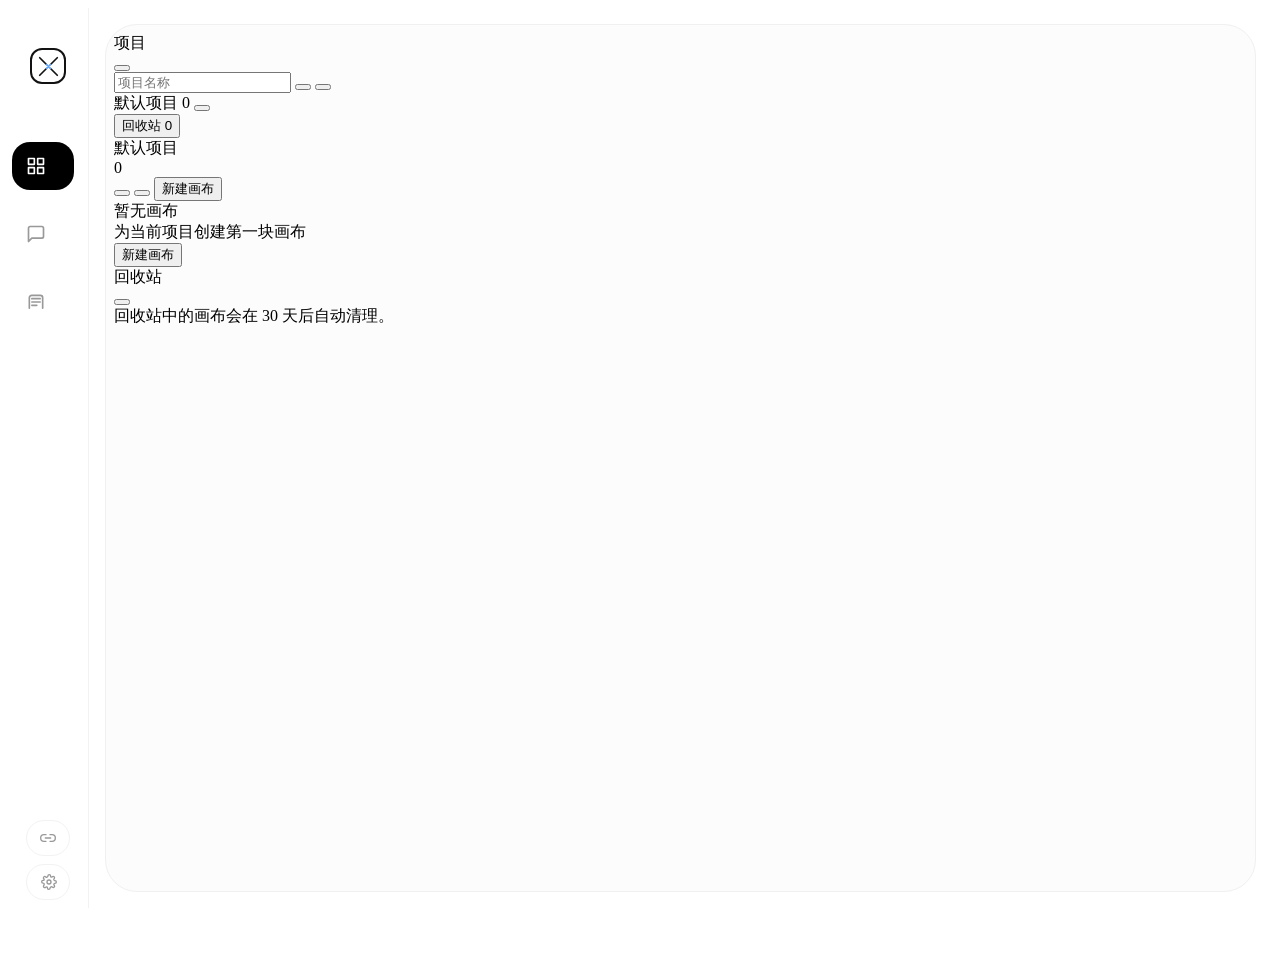
==== commit 93d3bc77: "整合智能画布角度控制并精简导航" ====
--- a/static/index.html
+++ b/static/index.html
@@ -197,6 +197,17 @@
             transition: transform 0.6s var(--fluid-ease) 0.5s, border-radius 0.6s var(--fluid-ease) 0.5s, border-color 0.3s, background-color .18s, box-shadow .2s;
         }
 
+        .x-logo-mark {
+            width: 27px;
+            height: 27px;
+            color: currentColor;
+            overflow: visible;
+            transition: filter .2s ease, transform .2s ease;
+        }
+        .x-logo-mark .x-logo-stroke { fill:none; stroke:currentColor; stroke-width:2.5; stroke-linecap:round; stroke-linejoin:round; }
+        .x-logo-mark .x-logo-core { fill:none; stroke:#60a5fa; stroke-width:2.5; stroke-linecap:round; stroke-linejoin:round; }
+        .logo-ring.is-busy .x-logo-mark { filter:drop-shadow(0 0 5px rgba(96,165,250,.75)); }
+
         .sidebar:hover .logo-ring {
             transform: rotate(90deg);
             border-radius: 50%;
@@ -211,9 +222,9 @@
             outline: none;
         }
 
-        .logo-ring:hover #logo-dot,
-        .logo-ring:focus-visible #logo-dot {
-            transform: scale(1.8);
+        .logo-ring:hover .x-logo-mark,
+        .logo-ring:focus-visible .x-logo-mark {
+            transform: scale(1.08);
         }
 
         .logo-ring:active {
@@ -225,9 +236,6 @@
             transform: rotate(90deg) scale(.94);
         }
 
-        #logo-dot {
-            transition: transform .16s ease, background-color .16s ease, box-shadow .16s ease;
-        }
 
         /* 导航项 */
         .nav-item {
@@ -1344,10 +1352,8 @@
             color: var(--text);
             box-shadow: 0 0 0 4px rgba(148, 163, 184, .10);
         }
-        .sidebar.is-pinned #logo-dot {
-            background: var(--text) !important;
-            transform: scale(1.35);
-            box-shadow: 0 0 0 4px rgba(148, 163, 184, .16);
+        .sidebar.is-pinned .x-logo-mark {
+            filter: drop-shadow(0 0 4px rgba(96,165,250,.45));
         }
         .sidebar.is-pinned .logo-ring:hover,
         .sidebar.is-pinned .logo-ring:focus-visible {
@@ -1475,63 +1481,14 @@
     <div class="app-shell">
         <aside class="sidebar" id="studioSidebar">
             <button class="logo-ring mb-12" id="sidebarLogoToggle" type="button" onclick="toggleSidebarPinned(event)" aria-pressed="false" title="固定导航栏">
-                <div class="w-1.5 h-1.5 rounded-full transition-colors" id="logo-dot" style="background:var(--text)"></div>
+                <svg class="x-logo-mark" viewBox="0 0 40 40" aria-hidden="true">
+                    <path class="x-logo-stroke" d="M7 7 17 17M23 23 33 33M33 7 23 17M17 23 7 33"></path>
+                    <path class="x-logo-core" d="M17 17 23 23M23 17 17 23"></path>
+                </svg>
             </button>
 
             <nav>
-                <button class="nav-fold-toggle" id="local-nav-toggle" type="button" onclick="toggleLocalNav()" aria-expanded="true" title="折叠本地功能">
-                    <svg class="nav-fold-icon" fill="none" stroke="currentColor" viewBox="0 0 24 24" stroke-width="2.2" stroke-linecap="round" stroke-linejoin="round" aria-hidden="true">
-                        <polyline points="6 9 12 15 18 9"></polyline>
-                    </svg>
-                    <span class="nav-text" data-i18n="nav.localTools">本地功能</span>
-                </button>
-
-                <div class="nav-fold-group" id="local-nav-group">
-                    <div class="nav-item active" onclick="switchUI(this, 'zimage')">
-                        <svg class="w-5 h-5 flex-shrink-0" fill="none" stroke="currentColor" viewBox="0 0 24 24">
-                            <path d="M4 16l4.586-4.586a2 2 0 012.828 0L16 16m-2-2l1.587-1.587a2 2 0 012.828 0L20 14m-6-6h.01M6 20h12a2 2 0 002-2V6a2 2 0 00-2-2H6a2 2 0 00-2 2v12a2 2 0 002 2z" stroke-width="2" stroke-linecap="round" stroke-linejoin="round"></path>
-                        </svg>
-                        <span class="nav-text" data-i18n="nav.textToImage">文生图</span>
-                    </div>
-                    <div class="nav-item" onclick="switchUI(this, 'enhance')">
-                        <svg class="w-5 h-5 flex-shrink-0" fill="none" stroke="currentColor" viewBox="0 0 24 24">
-                            <path d="M13 10V3L4 14h7v7l9-11h-7z" stroke-width="2" stroke-linecap="round" stroke-linejoin="round"></path>
-                        </svg>
-                        <span class="nav-text" data-i18n="nav.enhance">细节增强</span>
-                    </div>
-                    <div class="nav-item" onclick="switchUI(this, 'klein')">
-                        <svg class="w-5 h-5 flex-shrink-0" fill="none" stroke="currentColor" viewBox="0 0 24 24">
-                            <path d="M11 5H6a2 2 0 00-2 2v11a2 2 0 002 2h11a2 2 0 002-2v-5m-1.414-9.414a2 2 0 112.828 2.828L11.828 15H9v-2.828l8.586-8.586z" stroke-width="2" stroke-linecap="round" stroke-linejoin="round"></path>
-                        </svg>
-                        <span class="nav-text" data-i18n="nav.imageEdit">图片编辑</span>
-                    </div>
-                    <div class="nav-item" onclick="switchUI(this, 'angle')">
-                        <svg class="w-5 h-5 flex-shrink-0" fill="none" stroke="currentColor" viewBox="0 0 24 24" stroke-width="2" stroke-linecap="round" stroke-linejoin="round">
-                            <path d="M21 16V8a2 2 0 0 0-1-1.73l-7-4a2 2 0 0 0-2 0l-7 4A2 2 0 0 0 3 8v8a2 2 0 0 0 1 1.73l7 4a2 2 0 0 0 2 0l7-4A2 2 0 0 0 21 16z"></path>
-                            <polyline points="3.27 6.96 12 12.01 20.73 6.96"></polyline>
-                            <line x1="12" y1="22.08" x2="12" y2="12"></line>
-                        </svg>
-                        <span class="nav-text" data-i18n="nav.angle">角度控制</span>
-                    </div>
-                </div>
-
-                <!-- 分隔线 -->
-                <div style="width:32px;height:1px;background:var(--border);margin:8px auto;transition:background 0.3s;"></div>
-
-                <div class="nav-item" onclick="switchUI(this, 'online')">
-                    <svg class="w-5 h-5 flex-shrink-0" fill="none" stroke="currentColor" viewBox="0 0 24 24" stroke-width="2" stroke-linecap="round" stroke-linejoin="round">
-                        <path d="M12 2a10 10 0 1 0 0 20A10 10 0 0 0 12 2z"></path>
-                        <path d="M2 12h20M12 2a15.3 15.3 0 0 1 4 10 15.3 15.3 0 0 1-4 10 15.3 15.3 0 0 1-4-10 15.3 15.3 0 0 1 4-10z"></path>
-                    </svg>
-                    <span class="nav-text" data-i18n="nav.online">在线生图</span>
-                </div>
-                <div class="nav-item" onclick="switchUI(this, 'gpt-chat')">
-                    <svg class="w-5 h-5 flex-shrink-0" fill="none" stroke="currentColor" viewBox="0 0 24 24" stroke-width="2" stroke-linecap="round" stroke-linejoin="round">
-                        <path d="M21 15a2 2 0 0 1-2 2H7l-4 4V5a2 2 0 0 1 2-2h14a2 2 0 0 1 2 2z"></path>
-                    </svg>
-                    <span class="nav-text" data-i18n="nav.gpt">GPT 对话</span>
-                </div>
-                <div class="nav-item" onclick="switchUI(this, 'canvas')">
+                <div class="nav-item active" onclick="switchUI(this, 'canvas')">
                     <svg class="w-5 h-5 flex-shrink-0" fill="none" stroke="currentColor" viewBox="0 0 24 24" stroke-width="2" stroke-linecap="round" stroke-linejoin="round">
                         <rect x="3" y="3" width="7" height="7"></rect>
                         <rect x="14" y="3" width="7" height="7"></rect>
@@ -1539,6 +1496,12 @@
                         <rect x="3" y="14" width="7" height="7"></rect>
                     </svg>
                     <span class="nav-text" data-i18n="nav.canvas">无限画布</span>
+                </div>
+                <div class="nav-item" onclick="switchUI(this, 'gpt-chat')">
+                    <svg class="w-5 h-5 flex-shrink-0" fill="none" stroke="currentColor" viewBox="0 0 24 24" stroke-width="2" stroke-linecap="round" stroke-linejoin="round">
+                        <path d="M21 15a2 2 0 0 1-2 2H7l-4 4V5a2 2 0 0 1 2-2h14a2 2 0 0 1 2 2z"></path>
+                    </svg>
+                    <span class="nav-text" data-i18n="nav.gpt">GPT 对话</span>
                 </div>
                 <div class="nav-item" onclick="switchUI(this, 'asset-manager')">
                     <svg class="w-5 h-5 flex-shrink-0" fill="none" stroke="currentColor" viewBox="0 0 24 24" stroke-width="2" stroke-linecap="round" stroke-linejoin="round">
@@ -1608,12 +1571,6 @@
                         <span class="side-pill-text" data-i18n="common.comfyuiSettings">工作流设置</span>
                     </button>
                 </div>
-                <button id="github-entry-btn" class="side-pill" onclick="openProjectPage()" type="button" title="GitHub">
-                    <svg fill="currentColor" stroke="none" viewBox="0 0 24 24" aria-hidden="true">
-                        <path d="M12 .5a12 12 0 0 0-3.79 23.39c.6.11.82-.26.82-.58v-2.05c-3.34.73-4.04-1.42-4.04-1.42-.55-1.39-1.34-1.76-1.34-1.76-1.09-.75.08-.74.08-.74 1.21.09 1.85 1.25 1.85 1.25 1.07 1.83 2.81 1.3 3.5.99.11-.78.42-1.3.76-1.6-2.67-.3-5.47-1.33-5.47-5.93 0-1.31.47-2.38 1.24-3.22-.12-.3-.54-1.53.12-3.18 0 0 1.01-.32 3.3 1.23a11.45 11.45 0 0 1 6.01 0c2.29-1.55 3.3-1.23 3.3-1.23.66 1.65.24 2.88.12 3.18.77.84 1.24 1.91 1.24 3.22 0 4.61-2.81 5.63-5.49 5.93.43.37.81 1.1.81 2.22v3.29c0 .32.22.69.83.57A12 12 0 0 0 12 .5Z"></path>
-                    </svg>
-                    <span class="side-pill-text" data-i18n="common.project">项目主页</span>
-                </button>
                 <button id="update-now-btn" class="update-now-btn" onclick="runProjectUpdate()" type="button" title="一键更新">
                     <svg fill="none" stroke="currentColor" viewBox="0 0 24 24" stroke-width="2.2" stroke-linecap="round" stroke-linejoin="round" aria-hidden="true">
                         <path d="M21 12a9 9 0 1 1-2.64-6.36"></path>
@@ -1626,32 +1583,29 @@
 
         </aside>
         <script>
-            /* 在侧栏 DOM 解析完后立即把 active 类移到当前页对应的入口，避免首屏先在文生图上闪一下 */
+            /* 在侧栏 DOM 解析完后立即把 active 类移到当前页对应的入口，避免首屏闪烁 */
             (function(){
                 try {
                     var pageId = localStorage.getItem('studio_active_page');
-                    if(pageId && pageId !== 'zimage') {
-                        document.querySelectorAll('.nav-item.active, .side-pill.active').forEach(function(n){
-                            n.classList.remove('active');
-                        });
+                    if(pageId && pageId !== 'canvas') {
                         var target = document.querySelector('[onclick*="\'' + pageId + '\'"]');
-                        if(target) target.classList.add('active');
+                        if(target) {
+                            document.querySelectorAll('.nav-item.active, .side-pill.active').forEach(function(n){
+                                n.classList.remove('active');
+                            });
+                            target.classList.add('active');
+                        }
                     }
                 } catch(e) {}
             })();
         </script>
 
         <main class="stage">
-            <iframe id="frame-zimage" data-src="/static/zimage.html?v=2026.08.04.1785891163" class="active" scrolling="yes"></iframe>
-            <iframe id="frame-enhance" data-src="/static/enhance.html?v=2026.08.04.1785891163" scrolling="yes"></iframe>
-            <iframe id="frame-klein" data-src="/static/klein.html?v=2026.08.04.1785891163" scrolling="yes"></iframe>
-            <iframe id="frame-angle" data-src="/static/angle.html?v=2026.08.04.1785891163" scrolling="yes"></iframe>
-            <iframe id="frame-online" data-src="/static/online.html?v=2026.08.04.1785891163" scrolling="yes"></iframe>
             <iframe id="frame-gpt-chat" data-src="/static/gpt-chat.html?v=2026.08.04.1785891163" scrolling="yes"></iframe>
             <iframe id="frame-asset-manager" data-src="/static/asset-manager.html?v=2026.08.04.1785891163" scrolling="yes"></iframe>
             <iframe id="frame-api-settings" data-src="/static/api-settings.html?v=2026.08.04.1787619792" scrolling="yes"></iframe>
             <iframe id="frame-comfyui-settings" data-src="/static/comfyui-settings.html?v=2026.08.04.1785891163" scrolling="yes"></iframe>
-            <iframe id="frame-canvas" data-src="/static/canvas-list.html?v=2026.08.04.1785891163" scrolling="yes"></iframe>
+            <iframe id="frame-canvas" data-src="/static/canvas-list.html?v=2026.08.04.1785891163" class="active" scrolling="yes"></iframe>
 
         </main>
     </div>
@@ -1758,12 +1712,10 @@
         const CID = localStorage.getItem("client_id") || generateUUID();
         localStorage.setItem("client_id", CID);
         const ACTIVE_PAGE_KEY = 'studio_active_page';
-        const LOCAL_NAV_COLLAPSED_KEY = 'studio_local_nav_collapsed';
         const SIDEBAR_SETTINGS_COLLAPSED_KEY = 'studio_sidebar_settings_collapsed';
         const SIDEBAR_PINNED_KEY = 'studio_sidebar_pinned';
-        const DEFAULT_PAGE_ID = 'zimage';
-        const PAGE_IDS = ['zimage','enhance','klein','angle','online','gpt-chat','canvas','asset-manager','api-settings','comfyui-settings'];
-        const LOCAL_PAGE_IDS = ['zimage','enhance','klein','angle'];
+        const DEFAULT_PAGE_ID = 'canvas';
+        const PAGE_IDS = ['canvas','gpt-chat','asset-manager','api-settings','comfyui-settings'];
         const PROJECT_URL = 'https://github.com/hero8152/Infinite-Canvas';
         let appInfo = { version:'', repo_url:PROJECT_URL, version_url:'https://raw.githubusercontent.com/hero8152/Infinite-Canvas/main/VERSION' };
         let updateConnectivityResult = null;
@@ -1800,27 +1752,6 @@
 
         function restoreSidebarPinned() {
             setSidebarPinned(localStorage.getItem(SIDEBAR_PINNED_KEY) === '1', { skipRemember:true });
-        }
-
-        function setLocalNavCollapsed(collapsed, options = {}) {
-            const group = document.getElementById('local-nav-group');
-            const toggle = document.getElementById('local-nav-toggle');
-            if(group) group.classList.toggle('is-collapsed', collapsed);
-            if(toggle) {
-                toggle.setAttribute('aria-expanded', collapsed ? 'false' : 'true');
-                toggle.title = collapsed ? '展开本地功能' : '折叠本地功能';
-            }
-            if(!options.skipRemember) localStorage.setItem(LOCAL_NAV_COLLAPSED_KEY, collapsed ? '1' : '0');
-        }
-
-        function toggleLocalNav() {
-            const group = document.getElementById('local-nav-group');
-            setLocalNavCollapsed(!group?.classList.contains('is-collapsed'));
-        }
-
-        function restoreLocalNav(id) {
-            const savedCollapsed = localStorage.getItem(LOCAL_NAV_COLLAPSED_KEY) === '1';
-            setLocalNavCollapsed(savedCollapsed && !LOCAL_PAGE_IDS.includes(id), { skipRemember:true });
         }
 
         function setSidebarSettingsCollapsed(collapsed, options = {}) {
@@ -1866,11 +1797,6 @@
             syncThemeToFrame(target);
             syncLanguageToFrame(target);
             syncScaleToFrame(target);
-            if(LOCAL_PAGE_IDS.includes(id)) {
-                setLocalNavCollapsed(false, { skipRemember:true });
-            } else {
-                setLocalNavCollapsed(localStorage.getItem(LOCAL_NAV_COLLAPSED_KEY) === '1', { skipRemember:true });
-            }
             if(id === 'comfyui-settings') {
                 setSidebarSettingsCollapsed(false, { skipRemember:true });
             }
@@ -1903,7 +1829,6 @@
         function restoreActivePage() {
             restoreSidebarPinned();
             const id = PAGE_IDS.includes(localStorage.getItem(ACTIVE_PAGE_KEY)) ? localStorage.getItem(ACTIVE_PAGE_KEY) : DEFAULT_PAGE_ID;
-            restoreLocalNav(id);
             restoreSidebarSettings(id);
             const trigger = document.querySelector(`[onclick*="'${id}'"],[onclick*='"${id}"']`);
             switchUI(trigger, id, { skipRemember:true });
@@ -1917,17 +1842,17 @@
                 const data = await res.json();
                 const monitor = document.getElementById('nano-monitor');
                 const queueVal = document.getElementById('queue-val');
-                const logoDot = document.getElementById('logo-dot');
+                const logo = document.getElementById('sidebarLogoToggle');
                 const total = data.total || 0;
                 const pos = data.position || 0;
                 if (pos > 0) {
                     monitor?.classList.add('is-busy');
                     if (queueVal) queueVal.innerText = `${pos}/${total}`;
-                    if (logoDot) logoDot.style.backgroundColor = '#3b82f6';
+                    logo?.classList.add('is-busy');
                 } else {
                     monitor?.classList.remove('is-busy');
                     if (queueVal) queueVal.innerText = total > 0 ? total : '0';
-                    if (logoDot) logoDot.style.backgroundColor = 'var(--text)';
+                    logo?.classList.remove('is-busy');
                 }
             } catch (e) { }
         }
@@ -2142,7 +2067,7 @@
             const btn = document.getElementById('update-now-btn');
             const text = document.getElementById('update-now-text');
             if(!btn || !text || !btn.classList.contains('show')) return;
-            const remoteVersion = document.getElementById('github-entry-btn')?.dataset.remoteVersion || '';
+            const remoteVersion = btn.dataset.remoteVersion || '';
             const isEn = window.StudioI18n?.lang?.() === 'en';
             text.removeAttribute('data-i18n');
             if(remoteVersion) {
@@ -2167,14 +2092,14 @@
 
         function updateProjectUpdateTitle() {
             const gitBtn = document.getElementById('github-entry-btn');
-            setProjectVersionBadge(appInfo.version || gitBtn?.dataset.localVersion || '');
-            if(!gitBtn?.classList.contains('update-available')) return;
-            const remoteVersion = gitBtn.dataset.remoteVersion || '';
+            const updateBtn = document.getElementById('update-now-btn');
+            setProjectVersionBadge(appInfo.version || gitBtn?.dataset.localVersion || updateBtn?.dataset.localVersion || '');
+            if(!gitBtn?.classList.contains('update-available') && !updateBtn?.classList.contains('show')) return;
+            const remoteVersion = gitBtn?.dataset.remoteVersion || updateBtn?.dataset.remoteVersion || '';
             const isEn = window.StudioI18n?.lang?.() === 'en';
-            gitBtn.title = isEn
+            if(gitBtn) gitBtn.title = isEn
                 ? `Current ${versionLabel(gitBtn.dataset.localVersion || appInfo.version)} · latest ${versionLabel(remoteVersion)}`
                 : `当前 ${versionLabel(gitBtn.dataset.localVersion || appInfo.version)} · 最新 ${versionLabel(remoteVersion)}`;
-            const updateBtn = document.getElementById('update-now-btn');
             if(updateBtn) updateBtn.title = remoteVersion
                 ? (isEn ? `Update to ${versionLabel(remoteVersion)}` : `更新到 ${versionLabel(remoteVersion)}`)
                 : (isEn ? 'Update main.py and static files from GitHub' : '从 GitHub 更新 main.py 和 static 文件');
@@ -2183,11 +2108,17 @@
 
         function showUpdateNotice(localVersion, remoteVersion) {
             const gitBtn = document.getElementById('github-entry-btn');
-            if(!gitBtn) return;
-            gitBtn.classList.add('update-available');
-            gitBtn.dataset.localVersion = localVersion || '';
-            gitBtn.dataset.remoteVersion = remoteVersion || '';
-            document.getElementById('update-now-btn')?.classList.add('show');
+            const updateBtn = document.getElementById('update-now-btn');
+            if(gitBtn){
+                gitBtn.classList.add('update-available');
+                gitBtn.dataset.localVersion = localVersion || '';
+                gitBtn.dataset.remoteVersion = remoteVersion || '';
+            }
+            if(updateBtn){
+                updateBtn.dataset.localVersion = localVersion || '';
+                updateBtn.dataset.remoteVersion = remoteVersion || '';
+                updateBtn.classList.add('show');
+            }
             updateProjectUpdateTitle();
         }
 
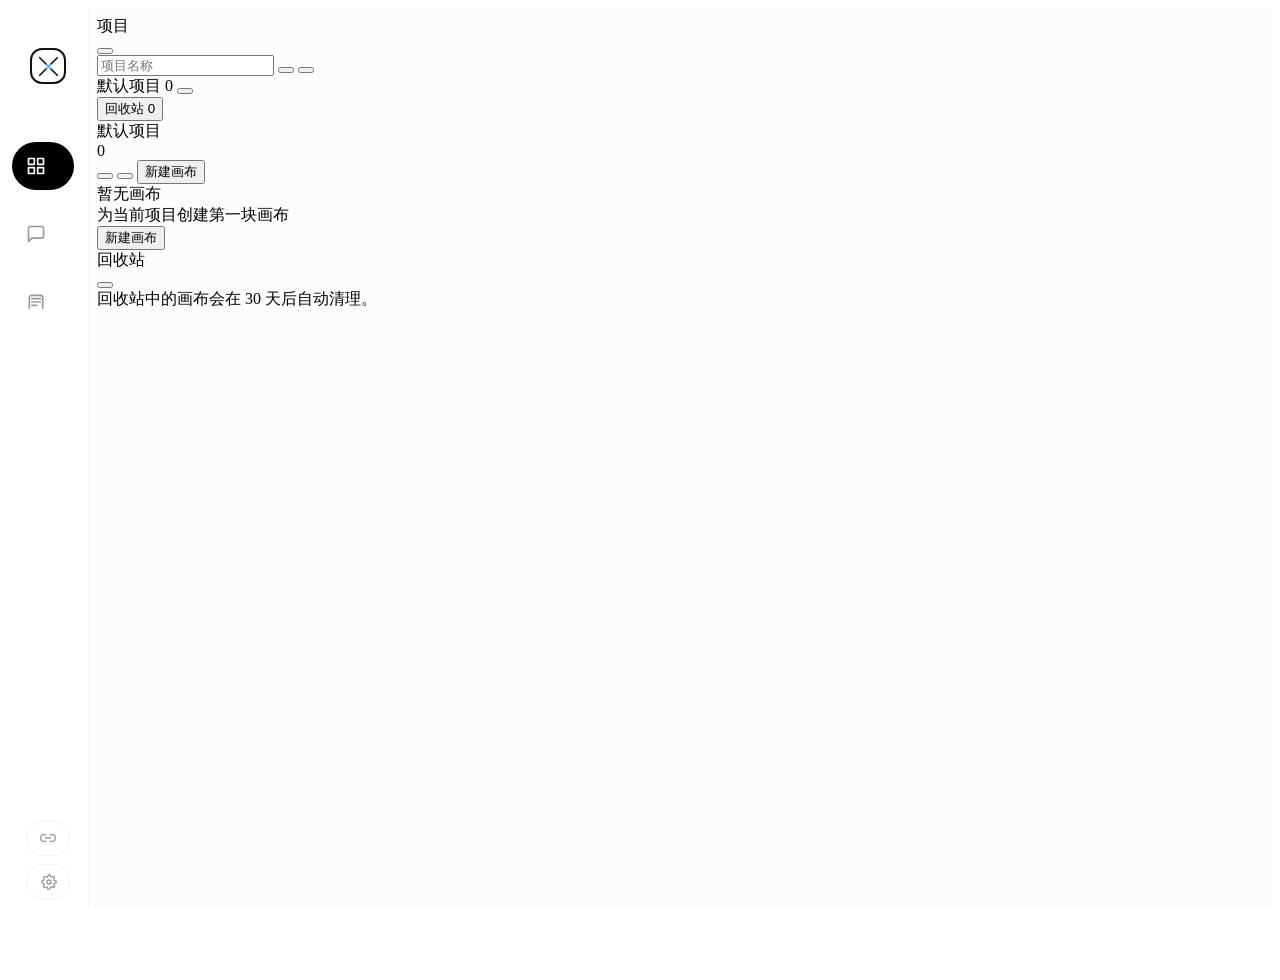
==== commit fedb2a77: "优化智能画布界面与深灰夜间主题" ====
--- a/static/index.html
+++ b/static/index.html
@@ -66,22 +66,22 @@
 
         html.theme-dark,
         body.theme-dark {
-            --bg: #0f141d;
-            --sidebar-bg: #0f141d;
-            --stage-bg: #111722;
-            --border: #242d3b;
-            --stage-border: #2a3444;
-            --text: #e5e9f0;
-            --muted: #8f9aab;
-            --nav-hover-bg: #171d29;
-            --monitor-bg: rgba(23, 29, 41, 0.82);
+            --bg: #232426;
+            --sidebar-bg: #252628;
+            --stage-bg: #292a2d;
+            --border: #3b3c40;
+            --stage-border: #45464b;
+            --text: #eeeeef;
+            --muted: #a7a8ad;
+            --nav-hover-bg: #303135;
+            --monitor-bg: rgba(48, 49, 53, 0.88);
             --monitor-border: rgba(255, 255, 255, 0.08);
             --monitor-shadow: rgba(0, 0, 0, 0.3);
             --divider: rgba(255, 255, 255, 0.15);
-            --scrollbar: #334155;
-            --scrollbar-hover: #475569;
-            --author-name: #e5e9f0;
-            --social-icon: #64748b;
+            --scrollbar: #5b5c61;
+            --scrollbar-hover: #73747b;
+            --author-name: #eeeeef;
+            --social-icon: #85868c;
         }
 
         /* 极简滚动条 */
@@ -247,7 +247,7 @@
             display: flex;
             align-items: center;
             justify-content: flex-start;
-            border-radius: 18px;
+            border-radius: 999px;
             cursor: pointer;
             /* 只对 width 做带延迟的过渡（侧栏悬停展开效果）；background/color 不参与过渡，避免 active 切换时底色"流动" */
             transition: width 0.3s var(--fluid-ease) 0.5s;
@@ -299,7 +299,7 @@
             margin: 0 0 6px;
             padding-left: 14px;
             border: 1px solid var(--border);
-            border-radius: 16px;
+            border-radius: 999px;
             background: transparent;
             color: var(--muted);
             display: flex;
@@ -399,9 +399,22 @@
             transition: background 0.3s, border-color 0.3s;
         }
 
+        /* 智能画布使用完整视口，避免被默认舞台外框包住。 */
+        .stage.canvas-stage-active {
+            margin: 0;
+            border: 0;
+            border-radius: 0;
+        }
+
         body.studio-scale-host .stage {
             margin: max(10px, calc(16px * var(--studio-ui-scale, 1)));
             border-radius: max(20px, calc(32px * var(--studio-ui-scale, 1)));
+        }
+
+        body.studio-scale-host .stage.canvas-stage-active {
+            margin: 0;
+            border-radius: 0;
+            border: 0;
         }
 
         iframe {
@@ -1793,6 +1806,7 @@
             target.classList.add('active');
             if (!target.src) target.src = target.dataset.src;
             if(!options.skipRemember) localStorage.setItem(ACTIVE_PAGE_KEY, id);
+            document.querySelector('.stage')?.classList.toggle('canvas-stage-active', id === 'canvas');
             // sync theme to newly activated iframe
             syncThemeToFrame(target);
             syncLanguageToFrame(target);
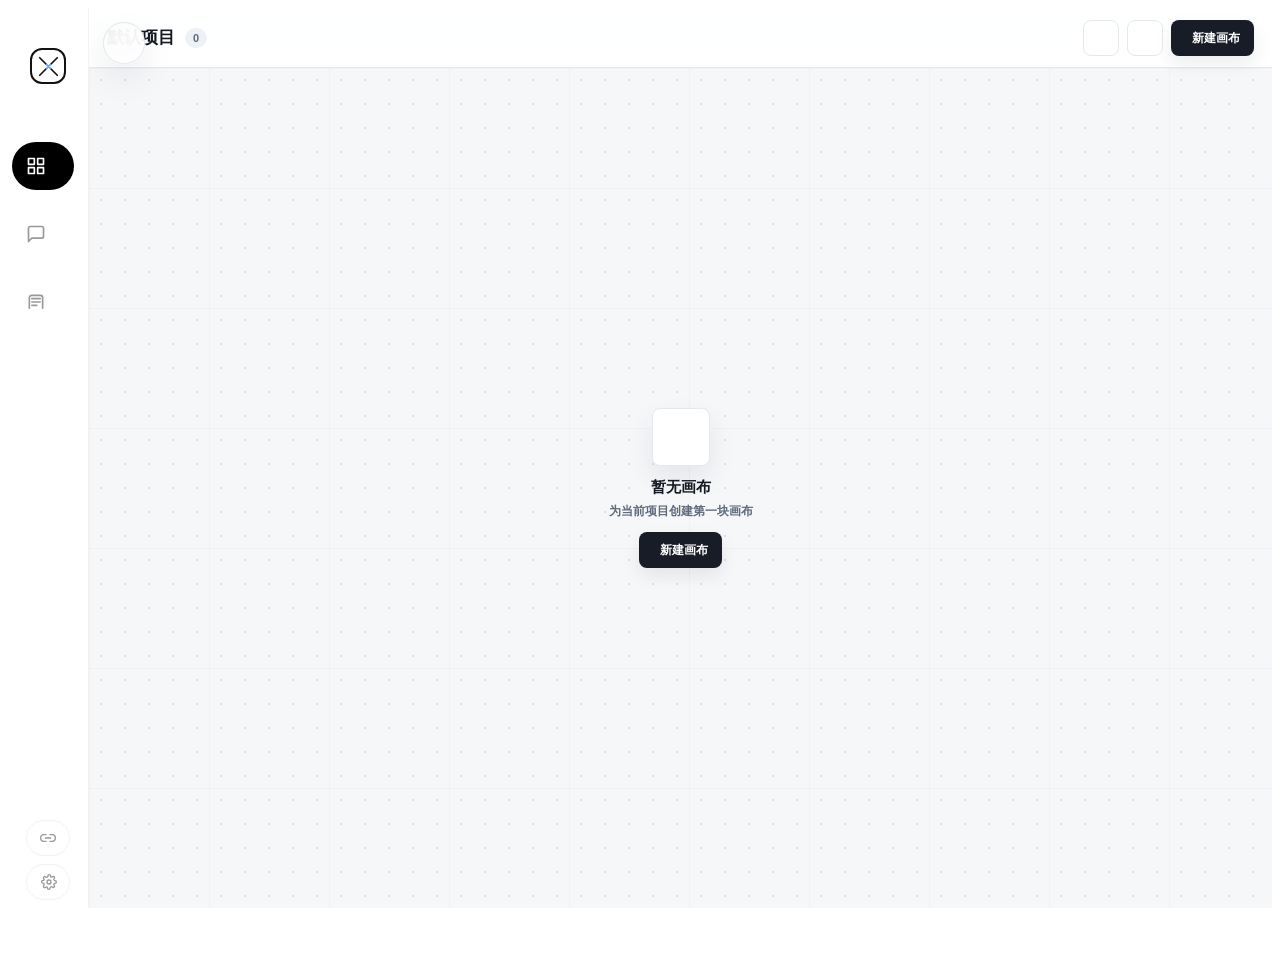
==== commit cb75b1df: "优化画布项目抽屉与图标对齐" ====
--- a/static/index.html
+++ b/static/index.html
@@ -23,11 +23,11 @@
             } catch(e) {}
         })();
     </script>
-        <script src="/static/vendor/js/tailwindcss-cdn.js?v=2026.08.04.1785292594"></script>
-        <script src="/static/js/theme.js?v=2026.08.04.1785292593"></script>
-        <script src="/static/js/i18n.js?v=2026.08.04.1785292592"></script>
+        <script src="/static/vendor/js/tailwindcss-cdn.js?v=2026.09.04.2.1788450594"></script>
+        <script src="/static/js/theme.js?v=2026.09.04.2.1788450594"></script>
+        <script src="/static/js/i18n.js?v=2026.09.04.2.1788450594"></script>
     <style>
-            @import url('/static/vendor/css/fonts.css?v=2026.08.04.1785292593');
+            @import url('/static/vendor/css/fonts.css?v=2026.09.04.2.1788450594');
 
         /* 本地 Tailwind 工具类兜底：CDN 慢/未就绪时也能立刻给图标尺寸，避免首屏左侧栏空白 */
         .w-1\.5 { width: 0.375rem; }
@@ -715,7 +715,7 @@
             transition: max-height .28s var(--fluid-ease), opacity .18s ease;
         }
         .settings-fold-group:not(.is-collapsed) {
-            max-height: 132px;
+            max-height: 176px;
             opacity: 1;
             pointer-events: auto;
         }
@@ -862,7 +862,7 @@
                 gap: 5px;
             }
             .settings-fold-group:not(.is-collapsed) {
-                max-height: 105px;
+                max-height: 145px;
             }
             .side-pill {
                 height:30px;
@@ -913,7 +913,7 @@
                 gap: 4px;
             }
             .settings-fold-group:not(.is-collapsed) {
-                max-height: 102px;
+                max-height: 140px;
             }
             .side-pill {
                 height:30px;
@@ -1508,7 +1508,7 @@
                         <rect x="14" y="14" width="7" height="7"></rect>
                         <rect x="3" y="14" width="7" height="7"></rect>
                     </svg>
-                    <span class="nav-text" data-i18n="nav.canvas">无限画布</span>
+                    <span class="nav-text" data-i18n="nav.canvas">画布项目</span>
                 </div>
                 <div class="nav-item" onclick="switchUI(this, 'gpt-chat')">
                     <svg class="w-5 h-5 flex-shrink-0" fill="none" stroke="currentColor" viewBox="0 0 24 24" stroke-width="2" stroke-linecap="round" stroke-linejoin="round">
@@ -1564,6 +1564,13 @@
                         </svg>
                         <span class="side-pill-text" data-i18n="common.darkMode">黑夜模式</span>
                     </button>
+                    <button class="side-pill" onclick="checkForUpdates(true)" id="check-update-btn" type="button" title="检查更新">
+                        <svg fill="none" stroke="currentColor" viewBox="0 0 24 24" stroke-width="2" stroke-linecap="round" stroke-linejoin="round" aria-hidden="true">
+                            <path d="M21 12a9 9 0 1 1-2.64-6.36"></path>
+                            <path d="M21 3v6h-6"></path>
+                        </svg>
+                        <span class="side-pill-text" data-i18n="common.checkUpdates">检查更新</span>
+                    </button>
                     <button class="side-pill" onclick="toggleLanguage()" id="lang-toggle-btn" type="button" title="Language">
                         <svg fill="none" stroke="currentColor" viewBox="0 0 24 24" stroke-width="2" stroke-linecap="round" stroke-linejoin="round">
                             <circle cx="12" cy="12" r="10"></circle>
@@ -1614,11 +1621,11 @@
         </script>
 
         <main class="stage">
-            <iframe id="frame-gpt-chat" data-src="/static/gpt-chat.html?v=2026.08.04.1785891163" scrolling="yes"></iframe>
-            <iframe id="frame-asset-manager" data-src="/static/asset-manager.html?v=2026.08.04.1785891163" scrolling="yes"></iframe>
-            <iframe id="frame-api-settings" data-src="/static/api-settings.html?v=2026.08.04.1787619792" scrolling="yes"></iframe>
-            <iframe id="frame-comfyui-settings" data-src="/static/comfyui-settings.html?v=2026.08.04.1785891163" scrolling="yes"></iframe>
-            <iframe id="frame-canvas" data-src="/static/canvas-list.html?v=2026.08.04.1785891163" class="active" scrolling="yes"></iframe>
+            <iframe id="frame-gpt-chat" data-src="/static/gpt-chat.html?v=2026.09.04.2.1788482733" scrolling="yes"></iframe>
+            <iframe id="frame-asset-manager" data-src="/static/asset-manager.html?v=2026.09.04.2.1788482733" scrolling="yes"></iframe>
+            <iframe id="frame-api-settings" data-src="/static/api-settings.html?v=2026.09.04.2.1788482733" scrolling="yes"></iframe>
+            <iframe id="frame-comfyui-settings" data-src="/static/comfyui-settings.html?v=2026.09.04.2.1788482733" scrolling="yes"></iframe>
+            <iframe id="frame-canvas" data-src="/static/canvas-list.html?v=2026.09.04.2.1788482733" class="active" scrolling="yes"></iframe>
 
         </main>
     </div>
@@ -1729,8 +1736,8 @@
         const SIDEBAR_PINNED_KEY = 'studio_sidebar_pinned';
         const DEFAULT_PAGE_ID = 'canvas';
         const PAGE_IDS = ['canvas','gpt-chat','asset-manager','api-settings','comfyui-settings'];
-        const PROJECT_URL = 'https://github.com/hero8152/Infinite-Canvas';
-        let appInfo = { version:'', repo_url:PROJECT_URL, version_url:'https://raw.githubusercontent.com/hero8152/Infinite-Canvas/main/VERSION' };
+        const PROJECT_URL = 'https://github.com/Jackxxx7/Infinite-Canvas';
+        let appInfo = { version:'', repo_url:PROJECT_URL, version_url:'https://raw.githubusercontent.com/Jackxxx7/Infinite-Canvas/main/VERSION' };
         let updateConnectivityResult = null;
         let projectUpdateRunning = false;
         let projectUpdateAbort = null;  // 当前更新请求的 AbortController，便于用户中途取消
@@ -2257,8 +2264,8 @@
             const github = sources.github || {};
             const ms = sources.modelscope || {};
             return [
-                { name:'GitHub 更新列表', url:github.tree_url || appInfo.tree_url || 'https://api.github.com/repos/hero8152/Infinite-Canvas/git/trees/main?recursive=1', source:'github', required:true },
-                { name:'GitHub 版本文件', url:github.version_url || appInfo.version_url || 'https://raw.githubusercontent.com/hero8152/Infinite-Canvas/main/VERSION', source:'github', required:true },
+                { name:'GitHub 更新列表', url:github.tree_url || appInfo.tree_url || 'https://api.github.com/repos/Jackxxx7/Infinite-Canvas/git/trees/main?recursive=1', source:'github', required:true },
+                { name:'GitHub 版本文件', url:github.version_url || appInfo.version_url || 'https://raw.githubusercontent.com/Jackxxx7/Infinite-Canvas/main/VERSION', source:'github', required:true },
                 { name:'GitHub 主页', url:'https://github.com/', source:'github' },
                 { name:'ModelScope 版本文件', url:ms.version_url || 'https://www.modelscope.cn/api/v1/studio/Daniel8152/Infinite-Canvas/repo?Revision=master&FilePath=VERSION', source:'modelscope', required:true },
                 { name:'ModelScope 空间页面', url:ms.repo_url || 'https://modelscope.cn/studios/Daniel8152/Infinite-Canvas', source:'modelscope' },
@@ -2714,7 +2721,14 @@
                 }
                 if(manual) {
                     if(hasUpdate) {
-                        openProjectUpdateModal();
+                        const updateMessage = isEn
+                            ? `A new version is available.\n\nCurrent version: ${versionLabel(current)}\nLatest version: ${versionLabel(best.version)}\n\nUpdate now?`
+                            : `发现新版本。\n\n当前版本：${versionLabel(current)}\n最新版本：${versionLabel(best.version)}\n\n是否现在更新？`;
+                        if(confirm(updateMessage)) {
+                            // 只有用户在检查更新后明确确认，才开始手动更新。
+                            openProjectUpdateModal();
+                            await confirmProjectUpdate();
+                        }
                     } else if(reachable) {
                         alert(isEn ? `You are on the latest version (${versionLabel(current)}).` : `已是最新版本（${versionLabel(current)}）。`);
                     } else {
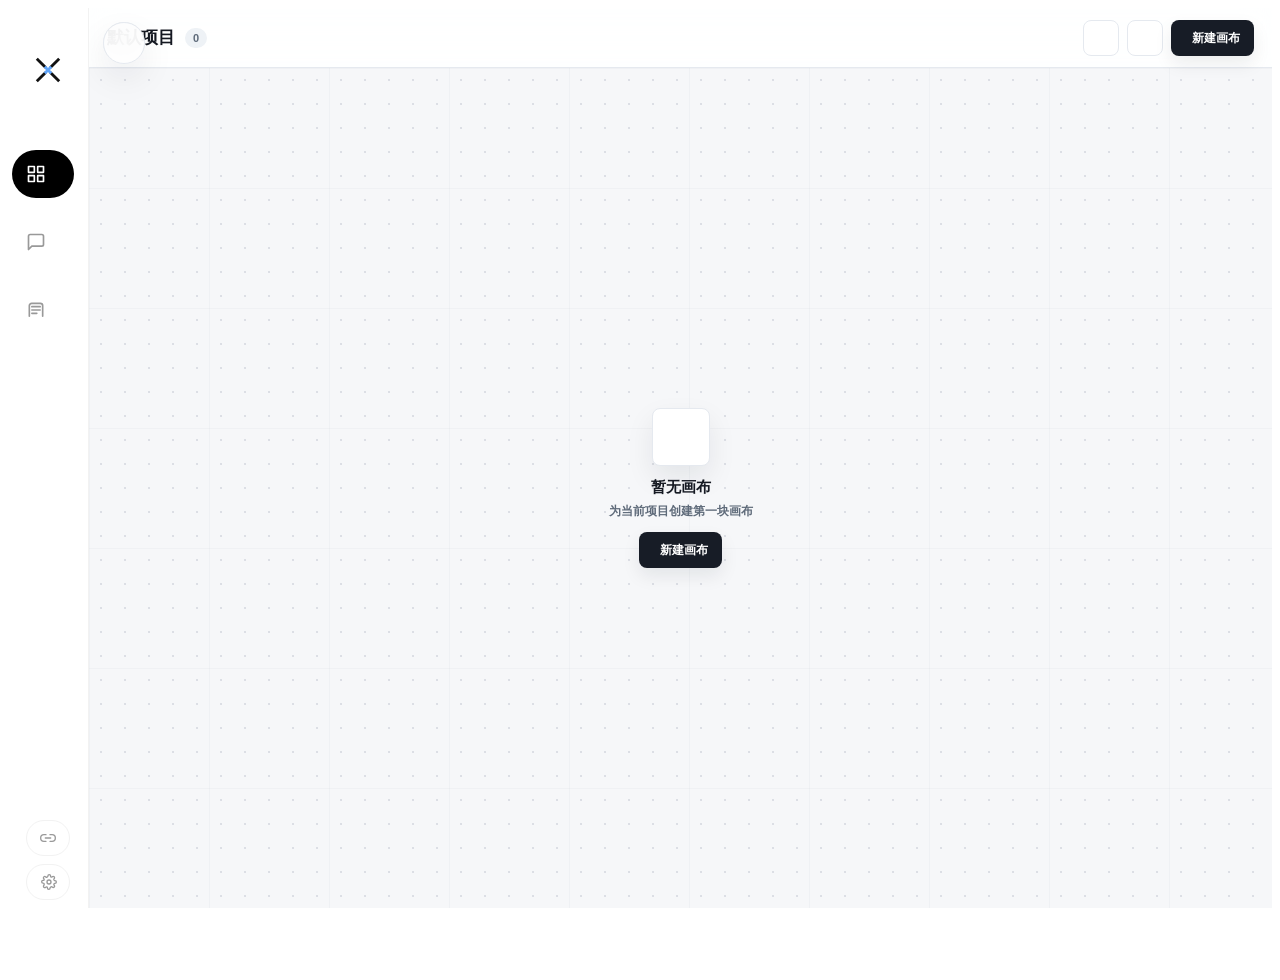
==== commit 54cb5a94: "修复侧栏收起与画布项目层级并优化X标志" ====
--- a/static/index.html
+++ b/static/index.html
@@ -160,7 +160,7 @@
             overflow: hidden;
         }
 
-        .sidebar:hover {
+        .sidebar.is-pinned {
             width: 220px;
             transition-delay: 0s;
         }
@@ -181,10 +181,10 @@
         }
 
         .logo-ring {
-            width: 36px;
-            height: 36px;
-            border: 2px solid var(--text);
-            border-radius: 12px;
+            width: 44px;
+            height: 44px;
+            border: 0;
+            border-radius: 50%;
             background: transparent;
             padding: 0;
             color: var(--text);
@@ -193,32 +193,33 @@
             justify-content: center;
             cursor: pointer;
             flex: 0 0 auto;
-            /* 仅保留 hover 真正会用到的属性过渡，避免 transition: all 因首屏属性补齐被意外触发 */
-            transition: transform 0.6s var(--fluid-ease) 0.5s, border-radius 0.6s var(--fluid-ease) 0.5s, border-color 0.3s, background-color .18s, box-shadow .2s;
+            transition: transform 0.6s var(--fluid-ease) 0.5s;
         }
 
         .x-logo-mark {
-            width: 27px;
-            height: 27px;
+            width: 32px;
+            height: 32px;
             color: currentColor;
             overflow: visible;
             transition: filter .2s ease, transform .2s ease;
         }
-        .x-logo-mark .x-logo-stroke { fill:none; stroke:currentColor; stroke-width:2.5; stroke-linecap:round; stroke-linejoin:round; }
-        .x-logo-mark .x-logo-core { fill:none; stroke:#60a5fa; stroke-width:2.5; stroke-linecap:round; stroke-linejoin:round; }
+        .x-logo-mark .x-logo-stroke { fill:none; stroke:currentColor; stroke-width:3.6; stroke-linecap:butt; stroke-linejoin:miter; stroke-miterlimit:1; }
+        .x-logo-mark .x-logo-core { fill:none; stroke:#60a5fa; stroke-width:3.6; stroke-linecap:butt; stroke-linejoin:miter; stroke-miterlimit:1; }
         .logo-ring.is-busy .x-logo-mark { filter:drop-shadow(0 0 5px rgba(96,165,250,.75)); }
 
-        .sidebar:hover .logo-ring {
+        .sidebar.is-pinned .logo-ring {
             transform: rotate(90deg);
             border-radius: 50%;
             transition-delay: 0s;
+            background: transparent;
+            box-shadow: none;
         }
 
         .logo-ring:hover,
         .logo-ring:focus-visible {
-            background: var(--nav-hover-bg);
-            border-color: var(--text);
-            box-shadow: 0 0 0 4px rgba(148, 163, 184, .16), 0 10px 24px rgba(15, 23, 42, .08);
+            background: transparent;
+            border-color: transparent;
+            box-shadow: none;
             outline: none;
         }
 
@@ -232,7 +233,7 @@
             transition-delay: 0s;
         }
 
-        .sidebar:hover .logo-ring:active {
+        .sidebar.is-pinned .logo-ring:active {
             transform: rotate(90deg) scale(.94);
         }
 
@@ -256,7 +257,7 @@
             padding-left: 14px;
         }
 
-        .sidebar:hover .nav-item {
+        .sidebar.is-pinned .nav-item {
             width: 190px;
             transition-delay: 0s;
         }
@@ -286,7 +287,7 @@
             transition: opacity 0.3s 0.5s;
         }
 
-        .sidebar:hover .nav-text {
+        .sidebar.is-pinned .nav-text {
             opacity: 1;
             transition-delay: 0.1s;
         }
@@ -310,7 +311,7 @@
             transition: width 0.3s var(--fluid-ease) 0.5s, background-color 0.2s, color 0.2s, border-color 0.2s;
         }
 
-        .sidebar:hover .nav-fold-toggle {
+        .sidebar.is-pinned .nav-fold-toggle {
             width: 190px;
             transition-delay: 0s;
         }
@@ -548,13 +549,13 @@
         .letter-d { transform: translateX(-8px); }
         .letter-x { transform: translateX(8px); }
 
-        .sidebar:hover .letter-d {
+        .sidebar.is-pinned .letter-d {
             transform: translateX(-120px);
             opacity: 0;
             transition-delay: 0s;
         }
 
-        .sidebar:hover .letter-x {
+        .sidebar.is-pinned .letter-x {
             transform: translateX(120px);
             opacity: 0;
             transition-delay: 0s;
@@ -570,7 +571,7 @@
             pointer-events: none;
         }
 
-        .sidebar:hover .author-content-wrap {
+        .sidebar.is-pinned .author-content-wrap {
             opacity: 1;
             transform: scale(1);
             transition-delay: 0.2s;
@@ -626,7 +627,7 @@
             position:relative;
         }
 
-        .sidebar:hover .side-pill {
+        .sidebar.is-pinned .side-pill {
             width: 170px;
             transition-delay: 0s;
         }
@@ -693,7 +694,6 @@
             overflow: hidden;
             transition: opacity 0.3s 0.5s, max-width 0.3s var(--fluid-ease) 0.5s, transform .22s var(--fluid-ease);
         }
-        .sidebar:hover .settings-fold-chevron,
         .sidebar.is-pinned .settings-fold-chevron {
             opacity: .72;
             max-width: 16px;
@@ -729,14 +729,14 @@
             overflow:hidden;
             transition: opacity 0.3s 0.5s, max-width 0.3s var(--fluid-ease) 0.5s;
         }
-        .sidebar:hover .side-pill-text {
+        .sidebar.is-pinned .side-pill-text {
             opacity:1;
             max-width:120px;
             transition-delay:.15s;
         }
         /* 折叠态去除 gap，避免图标被推偏 */
         .side-pill { gap:0; }
-        .sidebar:hover .side-pill { gap:8px; }
+        .sidebar.is-pinned .side-pill { gap:8px; }
 
         .project-version-badge {
             width:44px;
@@ -761,14 +761,14 @@
         .project-version-badge.checking { opacity:.6; animation:badge-pulse 1s ease-in-out infinite; }
         @keyframes badge-pulse { 0%,100%{opacity:.5;} 50%{opacity:1;} }
 
-        .sidebar:hover .project-version-badge {
+        .sidebar.is-pinned .project-version-badge {
             width:170px;
             transition-delay:0s;
         }
 
         .project-version-full { display:none; }
-        .sidebar:hover .project-version-compact { display:none; }
-        .sidebar:hover .project-version-full { display:inline; }
+        .sidebar.is-pinned .project-version-compact { display:none; }
+        .sidebar.is-pinned .project-version-full { display:inline; }
 
         .update-now-btn {
             display:none;
@@ -788,11 +788,11 @@
             transition:width 0.3s var(--fluid-ease) 0.5s, background-color .2s, color .2s, border-color .2s;
         }
         .update-now-btn.show { display:flex; }
-        .sidebar:hover .update-now-btn { width:170px; transition-delay:0s; }
+        .sidebar.is-pinned .update-now-btn { width:170px; transition-delay:0s; }
         .update-now-btn:hover { background:#16a34a; color:#fff; border-color:#16a34a; }
         .update-now-btn[disabled] { opacity:.7; cursor:wait; }
         .update-now-btn svg { display:none; width:14px; height:14px; flex:0 0 auto; }
-        .sidebar:hover .update-now-btn svg { display:block; }
+        .sidebar.is-pinned .update-now-btn svg { display:block; }
         .update-now-text {
             opacity:1;
             max-width:42px;
@@ -802,10 +802,10 @@
         }
         .update-action-prefix { display:none; }
         .update-version-full { display:none; }
-        .sidebar:hover .update-version-compact { display:none; }
-        .sidebar:hover .update-version-full { display:inline; }
-        .sidebar:hover .update-action-prefix { display:inline; }
-        .sidebar:hover .update-now-text { max-width:130px; transition-delay:.15s; }
+        .sidebar.is-pinned .update-version-compact { display:none; }
+        .sidebar.is-pinned .update-version-full { display:inline; }
+        .sidebar.is-pinned .update-action-prefix { display:inline; }
+        .sidebar.is-pinned .update-now-text { max-width:130px; transition-delay:.15s; }
         .update-now-btn.show + .project-version-badge { display:none; }
         html.theme-dark .update-now-btn,
         body.theme-dark .update-now-btn {
@@ -892,7 +892,9 @@
             .logo-ring {
                 width:32px;
                 height:32px;
-                border-radius:10px;
+                border-radius:50%;
+                border:0;
+                background:transparent;
                 margin-bottom:10px !important;
             }
             .nav-item {
@@ -1361,16 +1363,16 @@
             transform: rotate(90deg);
             border-radius: 50%;
             transition-delay: 0s;
-            background: var(--nav-hover-bg);
+            background: transparent;
             color: var(--text);
-            box-shadow: 0 0 0 4px rgba(148, 163, 184, .10);
+            box-shadow: none;
         }
         .sidebar.is-pinned .x-logo-mark {
             filter: drop-shadow(0 0 4px rgba(96,165,250,.45));
         }
         .sidebar.is-pinned .logo-ring:hover,
         .sidebar.is-pinned .logo-ring:focus-visible {
-            box-shadow: 0 0 0 5px rgba(148, 163, 184, .14);
+            box-shadow: none;
         }
         .sidebar.is-pinned .nav-item,
         .sidebar.is-pinned .nav-fold-toggle {
@@ -1429,61 +1431,64 @@
             transition-delay: .15s;
         }
 
-        .sidebar.is-collapsing:hover {
+        .sidebar.is-collapsing {
             width: 80px;
         }
-        .sidebar.is-collapsing:hover .logo-ring {
+        .sidebar.is-collapsing .logo-ring {
             transform: none;
-            border-radius: 12px;
+            border-radius: 50%;
             background: transparent;
-        }
-        .sidebar.is-collapsing:hover .nav-item,
-        .sidebar.is-collapsing:hover .nav-fold-toggle {
+            border: 0;
+            box-shadow: none;
+            transition-delay: 0s;
+        }
+        .sidebar.is-collapsing .nav-item,
+        .sidebar.is-collapsing .nav-fold-toggle {
             width: 48px;
         }
-        .sidebar.is-collapsing:hover .nav-text {
+        .sidebar.is-collapsing .nav-text {
             opacity: 0;
         }
-        .sidebar.is-collapsing:hover .letter-d {
+        .sidebar.is-collapsing .letter-d {
             transform: translateX(-8px);
             opacity: 1;
         }
-        .sidebar.is-collapsing:hover .letter-x {
+        .sidebar.is-collapsing .letter-x {
             transform: translateX(8px);
             opacity: 1;
         }
-        .sidebar.is-collapsing:hover .author-content-wrap {
+        .sidebar.is-collapsing .author-content-wrap {
             opacity: 0;
             transform: scale(0.9);
             pointer-events: none;
         }
-        .sidebar.is-collapsing:hover .side-pill {
+        .sidebar.is-collapsing .side-pill {
             width: 44px;
             gap: 0;
         }
-        .sidebar.is-collapsing:hover .side-pill-text {
+        .sidebar.is-collapsing .side-pill-text {
             opacity: 0;
             max-width: 0;
         }
-        .sidebar.is-collapsing:hover .project-version-badge {
+        .sidebar.is-collapsing .project-version-badge {
             width: 44px;
         }
-        .sidebar.is-collapsing:hover .project-version-compact,
-        .sidebar.is-collapsing:hover .update-version-compact {
+        .sidebar.is-collapsing .project-version-compact,
+        .sidebar.is-collapsing .update-version-compact {
             display: inline;
         }
-        .sidebar.is-collapsing:hover .project-version-full,
-        .sidebar.is-collapsing:hover .update-version-full,
-        .sidebar.is-collapsing:hover .update-action-prefix {
+        .sidebar.is-collapsing .project-version-full,
+        .sidebar.is-collapsing .update-version-full,
+        .sidebar.is-collapsing .update-action-prefix {
             display: none;
         }
-        .sidebar.is-collapsing:hover .update-now-btn {
+        .sidebar.is-collapsing .update-now-btn {
             width: 56px;
         }
-        .sidebar.is-collapsing:hover .update-now-btn svg {
+        .sidebar.is-collapsing .update-now-btn svg {
             display: none;
         }
-        .sidebar.is-collapsing:hover .update-now-text {
+        .sidebar.is-collapsing .update-now-text {
             max-width: 42px;
         }
     </style>
@@ -1495,8 +1500,8 @@
         <aside class="sidebar" id="studioSidebar">
             <button class="logo-ring mb-12" id="sidebarLogoToggle" type="button" onclick="toggleSidebarPinned(event)" aria-pressed="false" title="固定导航栏">
                 <svg class="x-logo-mark" viewBox="0 0 40 40" aria-hidden="true">
-                    <path class="x-logo-stroke" d="M7 7 17 17M23 23 33 33M33 7 23 17M17 23 7 33"></path>
-                    <path class="x-logo-core" d="M17 17 23 23M23 17 17 23"></path>
+                    <path class="x-logo-stroke" d="M6 6L17 17M23 23L34 34M34 6L23 17M17 23L6 34"></path>
+                    <path class="x-logo-core" d="M16 16L24 24M24 16L16 24"></path>
                 </svg>
             </button>
 
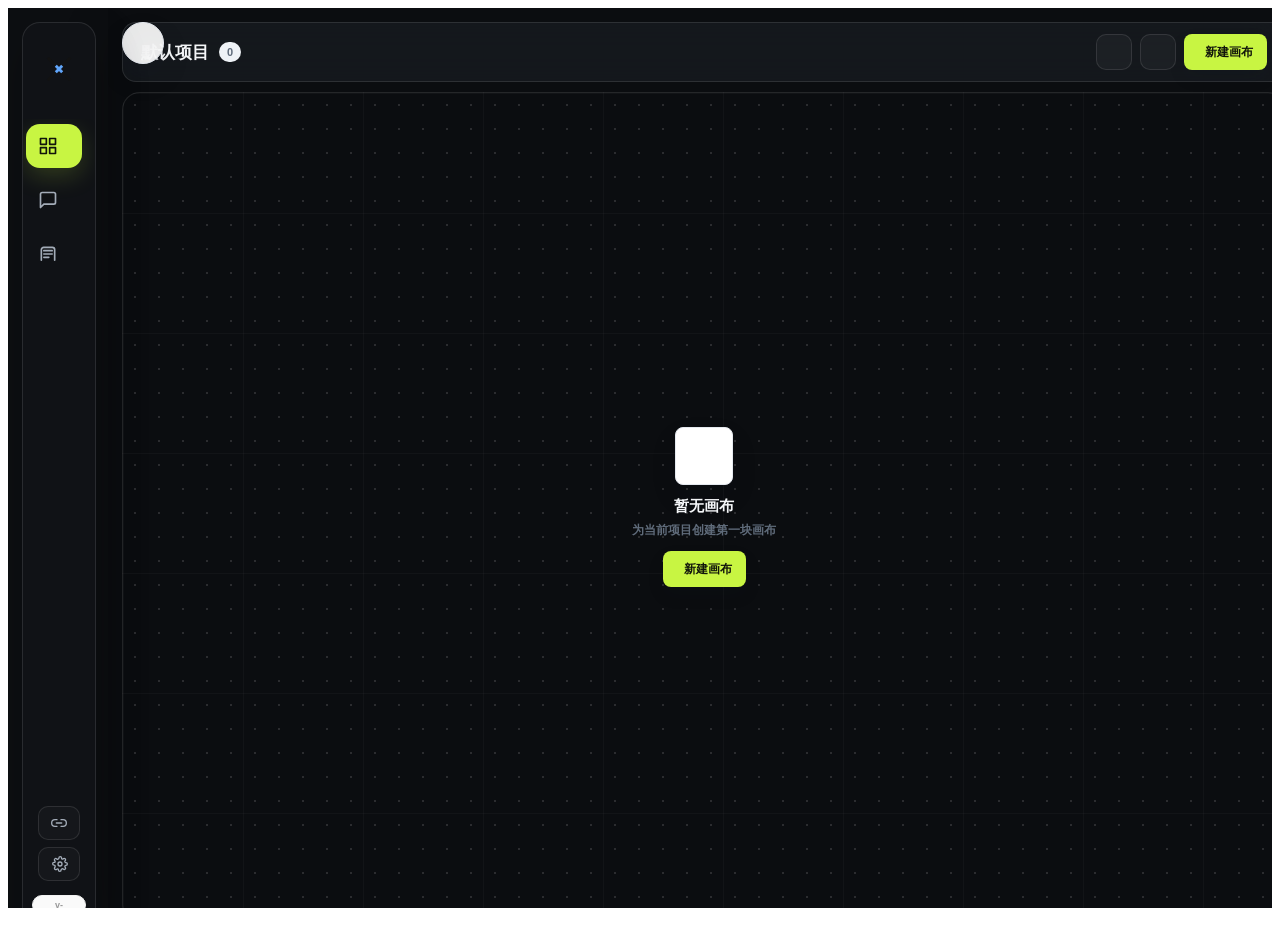
==== commit df2f5dbf: "统一全站RunningHub风格UI" ====
--- a/static/index.html
+++ b/static/index.html
@@ -25,7 +25,8 @@
     </script>
         <script src="/static/vendor/js/tailwindcss-cdn.js?v=2026.09.04.2.1788450594"></script>
         <script src="/static/js/theme.js?v=2026.09.04.2.1788450594"></script>
-        <script src="/static/js/i18n.js?v=2026.09.04.2.1788450594"></script>
+    <script src="/static/js/i18n.js?v=2026.09.04.2.1788450594"></script>
+    <link rel="stylesheet" href="/static/css/ui-reference.css?v=2026.09.04.3">
     <style>
             @import url('/static/vendor/css/fonts.css?v=2026.09.04.2.1788450594');
 
--- a/static/css/ui-reference.css
+++ b/static/css/ui-reference.css
@@ -0,0 +1,745 @@
+/*
+ * RunningHub-inspired UI reference layer.
+ *
+ * This file intentionally contains presentation-only rules. It does not
+ * change API calls, data structures, task state, or existing event handlers.
+ */
+:root {
+    --rh-canvas: #0b0d10;
+    --rh-canvas-soft: #111419;
+    --rh-surface: rgba(22, 25, 30, .92);
+    --rh-surface-solid: #171a20;
+    --rh-surface-hover: #20252d;
+    --rh-line: rgba(255, 255, 255, .105);
+    --rh-line-strong: rgba(255, 255, 255, .18);
+    --rh-text: #f4f6f8;
+    --rh-muted: #a3acb8;
+    --rh-faint: #687281;
+    --rh-lime: #c8f542;
+    --rh-lime-dark: #9dbb21;
+    --rh-pink: #ed42c4;
+    --rh-radius-sm: 10px;
+    --rh-radius-md: 14px;
+    --rh-radius-lg: 18px;
+    --rh-ease: cubic-bezier(.22, .8, .2, 1);
+}
+
+button, input, select, textarea { font-family: inherit; }
+
+button:focus-visible,
+input:focus-visible,
+select:focus-visible,
+textarea:focus-visible,
+[tabindex]:focus-visible {
+    outline: 2px solid var(--rh-lime) !important;
+    outline-offset: 2px;
+}
+
+/* ===== Main studio shell ===== */
+.app-shell {
+    gap: 12px;
+    background: #0d0f12 !important;
+}
+
+.app-shell > .sidebar {
+    width: 72px;
+    min-width: 72px;
+    height: calc(100vh - 28px);
+    margin: 14px 0 14px 14px;
+    padding: 24px 0 18px;
+    border: 1px solid var(--rh-line);
+    border-radius: var(--rh-radius-lg);
+    background: rgba(17, 19, 23, .96) !important;
+    box-shadow: 0 18px 45px rgba(0, 0, 0, .22);
+}
+
+.app-shell > .sidebar.is-pinned { width: 224px; }
+.app-shell > .sidebar .logo-ring { margin-bottom: 28px; }
+.app-shell > .sidebar .nav-item {
+    width: 44px;
+    height: 44px;
+    flex-basis: 44px;
+    margin: 5px 0;
+    padding-left: 12px;
+    border-radius: var(--rh-radius-md);
+    color: var(--rh-muted);
+    transition: width .25s var(--rh-ease), background .16s ease, color .16s ease;
+}
+
+.app-shell > .sidebar.is-pinned .nav-item { width: 192px; }
+.app-shell > .sidebar .nav-item:hover,
+.app-shell > .sidebar .side-pill:hover {
+    color: var(--rh-text) !important;
+    background: var(--rh-surface-hover) !important;
+}
+
+.app-shell > .sidebar .nav-item.active,
+.app-shell > .sidebar .side-pill.active {
+    color: #11150b !important;
+    background: var(--rh-lime) !important;
+    box-shadow: 0 8px 24px rgba(200, 245, 66, .18);
+}
+
+.app-shell > .sidebar .nav-item.active .nav-text,
+.app-shell > .sidebar .side-pill.active .side-pill-text { color: inherit !important; }
+.app-shell > .sidebar .side-actions { gap: 7px; margin-bottom: 4px; }
+.app-shell > .sidebar .side-pill {
+    width: 42px;
+    height: 34px;
+    border: 1px solid var(--rh-line);
+    border-radius: var(--rh-radius-sm);
+    color: var(--rh-muted);
+    background: rgba(255, 255, 255, .025);
+    transition: width .25s var(--rh-ease), background .16s ease, color .16s ease, border-color .16s ease;
+}
+
+.app-shell > .sidebar.is-pinned .side-pill { width: 192px; }
+.app-shell > .sidebar .side-pill > svg,
+.app-shell > .sidebar .nav-item > svg { flex: 0 0 auto; }
+.app-shell > .sidebar .update-now-btn {
+    border-radius: var(--rh-radius-sm);
+    background: var(--rh-lime) !important;
+    color: #11150b !important;
+    box-shadow: 0 8px 22px rgba(200, 245, 66, .16);
+}
+
+.app-shell > .stage {
+    margin: 14px 14px 14px 0;
+    border: 1px solid var(--rh-line);
+    border-radius: var(--rh-radius-lg);
+    background: var(--rh-canvas) !important;
+    box-shadow: 0 18px 45px rgba(0, 0, 0, .18);
+}
+
+.app-shell > .stage.canvas-stage-active {
+    margin: 0;
+    border: 0;
+    border-radius: 0;
+}
+
+/* ===== Canvas project board ===== */
+#workspace {
+    background: var(--rh-canvas) !important;
+    color: var(--rh-text);
+}
+#workspace .ws-sidebar {
+    flex-basis: 252px;
+    width: 252px;
+    margin: 14px 0 14px 14px;
+    border: 1px solid var(--rh-line);
+    border-radius: var(--rh-radius-lg);
+    background: var(--rh-surface) !important;
+    box-shadow: 0 18px 45px rgba(0, 0, 0, .2);
+}
+#workspace .ws-main { margin: 14px; }
+#workspace .ws-topbar,
+#workspace .ws-trash-head {
+    min-height: 56px;
+    border: 1px solid var(--rh-line);
+    border-radius: var(--rh-radius-md);
+    background: var(--rh-surface) !important;
+    color: var(--rh-text);
+}
+#workspace .ws-topbar { margin-bottom: 10px; }
+#workspace .ws-board {
+    border: 1px solid var(--rh-line);
+    border-radius: var(--rh-radius-lg);
+    background-color: var(--rh-canvas) !important;
+    background-image:
+        linear-gradient(rgba(255,255,255,.026) 1px, transparent 1px),
+        linear-gradient(90deg, rgba(255,255,255,.026) 1px, transparent 1px),
+        radial-gradient(rgba(255,255,255,.13) 1px, transparent 1px) !important;
+    background-size: 120px 120px, 120px 120px, 24px 24px;
+}
+#workspace .ws-side-title,
+#workspace .ws-board-name,
+#workspace .ws-board-empty-text { color: var(--rh-text); }
+#workspace .ws-project-row:hover,
+#workspace .ws-trash-entry:hover { background: var(--rh-surface-hover); }
+#workspace .ws-project-row.active {
+    background: var(--rh-lime) !important;
+    color: #11150b;
+    box-shadow: 0 8px 22px rgba(200,245,66,.13);
+}
+#workspace .ws-project-row.active .ws-project-name,
+#workspace .ws-project-row.active .ws-project-icon,
+#workspace .ws-project-row.active .ws-project-count { color: #11150b !important; }
+#workspace .ws-primary-btn,
+#workspace .ws-create-confirm {
+    background: var(--rh-lime) !important;
+    color: #11150b !important;
+    border-color: var(--rh-lime) !important;
+}
+#workspace .ws-icon-btn,
+#workspace .ws-side-add,
+#workspace .ws-mini-btn {
+    border-color: var(--rh-line);
+    border-radius: var(--rh-radius-sm);
+    background: rgba(255,255,255,.035);
+    color: var(--rh-muted);
+}
+#workspace .ws-icon-btn:hover,
+#workspace .ws-side-add:hover,
+#workspace .ws-mini-btn:hover { background: var(--rh-surface-hover); color: var(--rh-text); }
+#workspace .ws-card,
+#workspace .ws-card-pop,
+#workspace .ws-create-card,
+#workspace .ws-trash-panel {
+    border-color: var(--rh-line-strong);
+    border-radius: var(--rh-radius-md);
+    background: var(--rh-surface-solid);
+    color: var(--rh-text);
+}
+#workspace .ws-card:hover { border-color: rgba(200,245,66,.45); }
+
+/* ===== Infinite canvas / smart canvas working surface ===== */
+.shell:has(.board),
+.shell:has(.world) { background: var(--rh-canvas); }
+.shell:has(.board) .topbar,
+.shell:has(.world) .topbar { top: 16px; left: 16px; right: 16px; }
+.shell:has(.board) .panel,
+.shell:has(.world) .panel {
+    border-color: var(--rh-line);
+    border-radius: var(--rh-radius-md);
+    background: var(--rh-surface) !important;
+    box-shadow: 0 18px 42px rgba(0,0,0,.28);
+}
+.shell:has(.board) .tool-btn,
+.shell:has(.world) .tool-btn {
+    min-height: 36px;
+    border-radius: var(--rh-radius-sm);
+    border-color: var(--rh-line);
+    background: rgba(255,255,255,.035);
+    color: var(--rh-muted);
+}
+.shell:has(.board) .tool-btn:hover,
+.shell:has(.world) .tool-btn:hover {
+    background: var(--rh-surface-hover);
+    color: var(--rh-text);
+    border-color: var(--rh-line-strong);
+}
+.shell:has(.board) .tool-btn.primary,
+.shell:has(.world) .tool-btn.primary,
+.shell:has(.board) .run-btn,
+.shell:has(.world) .run-btn,
+.shell:has(.board) .gen-btn {
+    background: var(--rh-lime) !important;
+    color: #11150b !important;
+    border-color: var(--rh-lime) !important;
+}
+.shell:has(.board) .board,
+.shell:has(.world) .world {
+    background-color: var(--rh-canvas);
+    background-image:
+        linear-gradient(rgba(255,255,255,.026) 1px, transparent 1px),
+        linear-gradient(90deg, rgba(255,255,255,.026) 1px, transparent 1px),
+        radial-gradient(rgba(255,255,255,.13) 1px, transparent 1px);
+    background-size: 120px 120px, 120px 120px, 24px 24px;
+}
+.shell:has(.board) .node,
+.shell:has(.world) .node,
+.shell:has(.world) .composer-card,
+.shell:has(.world) .create-menu,
+.shell:has(.world) .asset-panel,
+.shell:has(.board) .canvas-asset-panel,
+.shell:has(.board) .workflow-transfer-panel {
+    border-color: var(--rh-line-strong);
+    border-radius: var(--rh-radius-md);
+    background: var(--rh-surface-solid);
+    color: var(--rh-text);
+    box-shadow: 0 20px 52px rgba(0,0,0,.34);
+}
+.shell:has(.board) .canvas-asset-panel,
+.shell:has(.board) .workflow-transfer-panel,
+.shell:has(.world) .asset-panel { backdrop-filter: blur(18px); }
+
+/* RunningHub-style canvas rail: keep the existing toolbar handlers, but make
+ * the control surface a compact left rail. Expanding it reveals labels. */
+#shell:has(#board) #quickToolbar {
+    position: absolute !important;
+    top: 84px;
+    left: 16px;
+    right: auto;
+    z-index: 50;
+    width: 54px;
+    max-width: 54px;
+    max-height: calc(100vh - 112px);
+    margin: 0;
+    padding: 6px;
+    flex-direction: column;
+    align-items: stretch;
+    gap: 6px;
+    border-radius: 16px;
+    overflow: hidden;
+}
+#shell:has(#board) #quickToolbar:not(.collapsed) {
+    width: 178px;
+    max-width: 178px;
+}
+#shell:has(#board) #quickToolbar .toolbar-toggle {
+    order: -1;
+    width: 40px;
+    min-width: 40px;
+    height: 36px;
+    padding: 0;
+    border-radius: 11px;
+}
+#shell:has(#board) #quickToolbar .toolbar-items {
+    display: flex !important;
+    flex: 1 1 auto;
+    min-height: 0;
+    flex-direction: column;
+    align-items: stretch;
+    gap: 5px;
+    overflow-x: hidden;
+    overflow-y: auto;
+    scrollbar-width: none;
+}
+#shell:has(#board) #quickToolbar .toolbar-items::-webkit-scrollbar { display: none; }
+#shell:has(#board) #quickToolbar .toolbar-items .tool-btn,
+#shell:has(#board) #quickToolbar .toolbar-fixed .tool-btn {
+    width: 40px;
+    min-width: 40px;
+    height: 40px;
+    min-height: 40px;
+    padding: 0;
+    border-radius: 11px;
+    flex: 0 0 auto;
+}
+#shell:has(#board) #quickToolbar .toolbar-items .tool-btn span,
+#shell:has(#board) #quickToolbar .toolbar-fixed .tool-btn span {
+    display: none;
+}
+#shell:has(#board) #quickToolbar:not(.collapsed) .toolbar-items .tool-btn {
+    width: 164px;
+    padding: 0 11px;
+    justify-content: flex-start;
+}
+#shell:has(#board) #quickToolbar:not(.collapsed) .toolbar-items .tool-btn span,
+#shell:has(#board) #quickToolbar:not(.collapsed) .toolbar-fixed .tool-btn span {
+    display: block;
+    margin-left: 2px;
+}
+#shell:has(#board) #quickToolbar .toolbar-fixed {
+    flex: 0 0 auto;
+    flex-direction: column;
+    align-items: stretch;
+    gap: 5px;
+    padding-top: 6px;
+    border-top: 1px solid var(--rh-line);
+}
+#shell:has(#board) #quickToolbar:not(.collapsed) .toolbar-fixed .tool-btn {
+    width: 164px;
+    padding: 0 11px;
+    justify-content: flex-start;
+}
+#shell:has(#board) #quickToolbar:not(.collapsed) .toolbar-toggle i,
+#shell:has(#board) #quickToolbar:not(.collapsed) .toolbar-toggle svg { transform: rotate(180deg); }
+
+/* Node hierarchy and interaction states. */
+#shell:has(#board) .node {
+    border-radius: 16px;
+    border-color: var(--rh-line-strong);
+    background: var(--rh-surface-solid);
+    color: var(--rh-text);
+    box-shadow: 0 18px 46px rgba(0,0,0,.32);
+}
+#shell:has(#board) .node::before { background: var(--rh-surface-solid); }
+#shell:has(#board) .node-head {
+    min-height: 42px;
+    border-bottom-color: var(--rh-line);
+    background: rgba(255,255,255,.025);
+}
+#shell:has(#board) .node-title { color: var(--rh-muted); }
+#shell:has(#board) .node.selected {
+    outline: 2px solid var(--rh-lime);
+    outline-offset: 3px;
+    box-shadow: 0 0 0 1px rgba(200,245,66,.18), 0 22px 54px rgba(0,0,0,.42);
+}
+#shell:has(#board) .node-port {
+    background: var(--rh-surface-solid);
+    border-color: var(--rh-lime);
+}
+#shell:has(#board) .node-port:hover,
+#shell:has(#board) .node-port.is-active {
+    background: var(--rh-lime);
+    color: #11150b;
+    box-shadow: 0 0 0 4px rgba(200,245,66,.14), 0 8px 20px rgba(0,0,0,.32);
+}
+#shell:has(#board) .node .gen-btn,
+#shell:has(#board) .node .primary-btn,
+#shell:has(#board) .node .run-btn {
+    background: var(--rh-lime) !important;
+    color: #11150b !important;
+    border-color: var(--rh-lime) !important;
+}
+#shell:has(#board) .minimap,
+#shell:has(#board) .minimap-arrange-btn {
+    border-color: var(--rh-line);
+    border-radius: 14px;
+    background: var(--rh-surface) !important;
+    color: var(--rh-muted);
+    box-shadow: 0 18px 42px rgba(0,0,0,.3);
+}
+#shell:has(#board) .minimap { right: 16px; bottom: 16px; }
+#shell:has(#board) .minimap-content { background: rgba(255,255,255,.04); }
+#shell:has(#board) .minimap-viewport { border-color: var(--rh-lime); }
+
+/* Smart canvas keeps its floating controls, but follows the same hierarchy. */
+#shell:has(#composer) .smart-back,
+#shell:has(#composer) .smart-log-toggle,
+#shell:has(#composer) .smart-shortcut-toggle,
+#shell:has(#composer) .smart-workflow-toggle {
+    top: 16px;
+    border-color: var(--rh-line);
+    border-radius: 12px;
+    background: var(--rh-surface) !important;
+    color: var(--rh-muted);
+    box-shadow: 0 16px 38px rgba(0,0,0,.3);
+}
+#shell:has(#composer) .smart-back { left: 16px; }
+#shell:has(#composer) .smart-log-toggle.active,
+#shell:has(#composer) .smart-shortcut-toggle.active,
+#shell:has(#composer) .smart-workflow-toggle.active,
+#shell:has(#composer) .asset-toggle.active {
+    background: var(--rh-lime) !important;
+    border-color: var(--rh-lime) !important;
+    color: #11150b !important;
+}
+#shell:has(#composer) .composer-card {
+    border-color: var(--rh-line-strong);
+    border-radius: 18px;
+    background: rgba(23,26,32,.96) !important;
+    box-shadow: 0 24px 64px rgba(0,0,0,.42);
+}
+#shell:has(#composer) .composer-card .run-btn {
+    width: auto;
+    min-width: 88px;
+    padding: 0 16px;
+    border-radius: 10px;
+    background: var(--rh-lime) !important;
+    color: #11150b !important;
+}
+#shell:has(#composer) .image-node.selected,
+#shell:has(#composer) .image-node.selected:not(.empty-node):not(.group-node):not(.prompt-smart-node):not(.loop-smart-node):not(.minimax-smart-node):not(.smart-group-node) {
+    outline: 2px solid var(--rh-lime);
+    outline-offset: 3px;
+    box-shadow: 0 0 0 1px rgba(200,245,66,.18), 0 22px 54px rgba(0,0,0,.42);
+}
+#shell:has(#composer) .image-node.prompt-smart-node,
+#shell:has(#composer) .image-node.loop-smart-node,
+#shell:has(#composer) .image-node.minimax-smart-node {
+    border-color: var(--rh-line-strong);
+    border-radius: 16px;
+    background: var(--rh-surface-solid);
+}
+
+/* ===== Common panels on secondary pages ===== */
+.chat-shell .topbar,
+.page .page-head,
+.asset-page-head {
+    border-color: var(--rh-line) !important;
+}
+.chat-shell .action-btn,
+.chat-shell .upload-btn,
+.chat-shell .send-btn,
+.page button,
+.asset-manager-root button {
+    border-radius: var(--rh-radius-sm);
+}
+.chat-shell .composer,
+.chat-shell .chat-rail,
+.chat-shell .model-picker-popover,
+.chat-shell .resolution-picker-popover,
+.page .provider-card,
+.page .block,
+.asset-manager-root .asset-manager-card {
+    border-radius: var(--rh-radius-md);
+}
+
+@media (max-width: 760px) {
+    .app-shell { gap: 0; }
+    .app-shell > .sidebar {
+        margin: 8px;
+        height: calc(100vh - 16px);
+        border-radius: var(--rh-radius-md);
+    }
+    .app-shell > .stage { margin: 8px 8px 8px 0; border-radius: var(--rh-radius-md); }
+    #workspace .ws-sidebar { margin: 8px; }
+    #workspace .ws-main { margin: 8px 8px 8px 0; }
+    #workspace .ws-topbar { flex-wrap: wrap; }
+    .shell:has(.board) .topbar,
+    .shell:has(.world) .topbar { top: 8px; left: 8px; right: 8px; }
+}
+
+/* ===== Asset library: three-panel workspace ===== */
+.asset-page {
+    min-height: 100vh;
+    padding: 18px;
+    color: var(--rh-text);
+    background: var(--rh-canvas) !important;
+}
+.asset-page-head {
+    min-height: 64px;
+    padding: 0 4px 14px;
+    border-bottom: 1px solid var(--rh-line) !important;
+}
+.asset-title { color: var(--rh-text) !important; font-size: 18px; letter-spacing: -.03em; }
+.asset-sub, .asset-status { color: var(--rh-muted) !important; }
+.asset-head-actions { gap: 8px; }
+.asset-btn,
+.asset-icon-btn,
+.tree-action,
+.asset-refresh-btn,
+.asset-nav button,
+.asset-content button {
+    border: 1px solid var(--rh-line) !important;
+    border-radius: var(--rh-radius-sm) !important;
+    background: var(--rh-surface) !important;
+    color: var(--rh-muted) !important;
+    transition: background .16s ease, border-color .16s ease, color .16s ease, transform .16s ease;
+}
+.asset-btn:hover,
+.asset-icon-btn:hover,
+.tree-action:hover,
+.asset-refresh-btn:hover,
+.asset-nav button:hover,
+.asset-content button:hover {
+    border-color: var(--rh-line-strong) !important;
+    background: var(--rh-surface-hover) !important;
+    color: var(--rh-text) !important;
+}
+.asset-btn.primary,
+.asset-btn.primary:hover,
+.asset-tabs button.active {
+    border-color: var(--rh-lime) !important;
+    background: var(--rh-lime) !important;
+    color: #11150b !important;
+}
+.asset-tabs {
+    gap: 8px;
+    padding: 12px 0;
+    border-bottom: 1px solid var(--rh-line) !important;
+}
+.asset-tabs button {
+    min-height: 34px;
+    padding: 0 13px;
+    border: 1px solid transparent !important;
+    border-radius: 999px !important;
+    background: transparent !important;
+    color: var(--rh-muted) !important;
+}
+.asset-tabs button:hover { background: var(--rh-surface-hover) !important; color: var(--rh-text) !important; }
+.asset-tabs button.active { box-shadow: 0 8px 20px rgba(200,245,66,.14); }
+.asset-manager-root {
+    min-height: calc(100vh - 140px);
+    gap: 12px;
+    background: transparent !important;
+}
+.asset-panel {
+    border: 1px solid var(--rh-line) !important;
+    border-radius: var(--rh-radius-md) !important;
+    background: var(--rh-surface) !important;
+    box-shadow: 0 20px 50px rgba(0,0,0,.22);
+}
+.asset-nav, .asset-detail { background: rgba(17,20,25,.94) !important; }
+.asset-content { background: rgba(14,17,21,.78) !important; }
+.panel-head, .content-toolbar, .detail-body, .asset-pref-section,
+.prompt-block, .workflow-card, .detail-caption-card, .storage-file-card,
+.side-upload-card, .avatar-section, .canvas-asset-group { border-color: var(--rh-line) !important; }
+.panel-title strong, .content-heading strong, .panel-title, .panel-title span,
+.detail-name, .detail-meta strong, .asset-card-name, .prompt-row-title,
+.workflow-name, .storage-file-head, .manage-group-title { color: var(--rh-text) !important; }
+.panel-title span, .content-heading span, .detail-meta span, .asset-card-meta,
+.nav-hint, .manage-summary, .asset-sub, .asset-status, .asset-pref-title { color: var(--rh-muted) !important; }
+.nav-row, .tree-row, .prompt-row { border-radius: 10px !important; color: var(--rh-muted) !important; }
+.nav-row.active, .tree-row.active, .prompt-row.active,
+.asset-card.active, .workflow-card.active { 
+    border-color: rgba(200,245,66,.62) !important;
+    background: rgba(200,245,66,.10) !important;
+    box-shadow: inset 3px 0 0 var(--rh-lime);
+}
+.tree-child.active { box-shadow: inset 2px 0 0 var(--rh-lime); }
+.asset-card, .workflow-card, .canvas-asset-card, .asset-drop, .upload-grid-card {
+    border: 1px solid var(--rh-line) !important;
+    border-radius: var(--rh-radius-md) !important;
+    background: rgba(23,26,32,.88) !important;
+}
+.asset-card:hover, .workflow-card:hover, .canvas-asset-card:hover { border-color: var(--rh-line-strong) !important; transform: translateY(-2px); }
+.asset-thumb, .canvas-asset-thumb, .upload-thumb { background: #0d1014 !important; }
+.asset-search-wrap, .asset-search, .manage-select, .canvas-sort-select,
+.asset-card-name-input, .detail-name-input, .detail-caption-textarea,
+.asset-pref-rule-textarea, .asset-pref-editor input, .asset-pref-editor select,
+.asset-pref-editor textarea, .asset-page input, .asset-page select, .asset-page textarea {
+    border-color: var(--rh-line) !important;
+    border-radius: 10px !important;
+    background: rgba(10,12,15,.76) !important;
+    color: var(--rh-text) !important;
+}
+.asset-search::placeholder, .asset-page input::placeholder, .asset-page textarea::placeholder { color: var(--rh-faint) !important; }
+.detail-media-frame, .empty-state, .classification-empty, .storage-empty,
+.detail-empty, .nav-empty { border-color: var(--rh-line) !important; background: rgba(10,12,15,.42) !important; color: var(--rh-muted) !important; }
+.asset-kind-badge, .prompt-tag, .smart-class-pill { border-color: var(--rh-line) !important; background: rgba(200,245,66,.12) !important; color: var(--rh-lime) !important; }
+.asset-lightbox, .storage-settings-overlay { background: rgba(7,9,12,.92) !important; }
+.asset-lightbox-inner, .storage-settings-modal { border: 1px solid var(--rh-line-strong) !important; border-radius: var(--rh-radius-lg) !important; background: var(--rh-surface-solid) !important; }
+
+/* ===== API / ComfyUI settings: compact dark control desk ===== */
+.page {
+    min-height: 100vh;
+    color: var(--rh-text) !important;
+    background: var(--rh-canvas) !important;
+}
+.page .wrap { max-width: 1480px; padding: 20px; }
+.page .page-head {
+    margin-bottom: 14px;
+    padding: 4px 4px 16px;
+    border-bottom: 1px solid var(--rh-line) !important;
+}
+.page .title, .page .editor-title, .page .block-title, .page .side-title,
+.page .provider-name, .page .model-display-name, .page .rh-key-title,
+.page .preview-title, .page .graph-title-row, .page .node-class { color: var(--rh-text) !important; }
+.page .sub, .page .editor-sub, .page .block-desc, .page .hint, .page .side-section-title,
+.page .provider-meta, .page .provider-protocol-hint, .page .graph-hint, .page .preview-desc,
+.page .cli-quick-note { color: var(--rh-muted) !important; }
+.page .layout { gap: 12px; }
+.page .sidebar, .page .content {
+    border: 1px solid var(--rh-line) !important;
+    border-radius: var(--rh-radius-md) !important;
+    background: var(--rh-surface) !important;
+    box-shadow: 0 20px 50px rgba(0,0,0,.2);
+}
+.page .sidebar { padding: 12px; }
+.page .content { padding: 16px; }
+.page .provider-card, .page .block, .page .provider-onboarding-card,
+.page .recommend-card, .page .recommend-inline-card, .page .key-panel,
+.page .rh-key-item, .page .graph-card, .page .side-card, .page .mini-card,
+.page .workflow-card, .page .model-row, .page .lora-row {
+    border-color: var(--rh-line) !important;
+    border-radius: var(--rh-radius-md) !important;
+    background: rgba(23,26,32,.82) !important;
+}
+.page .provider-card:hover, .page .model-row:hover, .page .workflow-card:hover { border-color: var(--rh-line-strong) !important; }
+.page .provider-card.active, .page .model-row.active, .page .workspace-mode-tabs .active,
+.page .nodes-toggle.active { border-color: var(--rh-lime) !important; background: rgba(200,245,66,.12) !important; }
+.page .provider-card.active::before { background: var(--rh-lime) !important; }
+.page .add-btn, .page .api-link-btn, .page .cli-quick-btn, .page .upload-btn,
+.page .action-btn, .page .graph-ctrl-btn, .page .key-btn, .page .random-btn,
+.page .tree-action, .page .mini-tool, .page .popup-close {
+    border: 1px solid var(--rh-line) !important;
+    border-radius: 10px !important;
+    background: rgba(25,29,36,.9) !important;
+    color: var(--rh-muted) !important;
+}
+.page .add-btn:hover, .page .api-link-btn:hover, .page .cli-quick-btn:hover,
+.page .upload-btn:hover, .page .action-btn:hover, .page .graph-ctrl-btn:hover,
+.page .key-btn:hover, .page .mini-tool:hover { border-color: var(--rh-line-strong) !important; background: var(--rh-surface-hover) !important; color: var(--rh-text) !important; }
+.page .save-btn, .page .run-btn, .page .onboarding-save-btn, .page .onboarding-fill-btn,
+.page .onboarding-default-btn, .page .recommend-fill, .page .mini-run {
+    border-color: var(--rh-lime) !important;
+    background: var(--rh-lime) !important;
+    color: #11150b !important;
+}
+.page input, .page select, .page textarea, .page .field-frame, .page .pfield-input,
+.page .pfield-textarea, .page .mini-input, .page .mini-textarea, .page .small-input,
+.page .small-select, .page .protocol-selector-wrap, .page .model-protocol-select {
+    border-color: var(--rh-line) !important;
+    border-radius: 10px !important;
+    background: rgba(9,11,14,.76) !important;
+    color: var(--rh-text) !important;
+}
+.page input::placeholder, .page textarea::placeholder { color: var(--rh-faint) !important; }
+.page .inline-code, .page .provider-protocol-pill, .page .gbadge, .page .opt-type-tag,
+.page .preview-pill, .page .recommend-tag { border-color: var(--rh-line) !important; background: rgba(200,245,66,.10) !important; color: var(--rh-lime) !important; }
+.page .graph-svg-wrap, .page .mini-canvas, .page .mini-world, .page .rh-editor-graph-wrap,
+.page .rh-workflow-editor-canvas { border-color: var(--rh-line) !important; background: #0b0d10 !important; }
+.page .gnode, .page .node-card, .page .rh-editor-node { border-color: var(--rh-line-strong) !important; border-radius: 12px !important; background: #171a20 !important; }
+.page .gnode.selected, .page .node-card.selected, .page .rh-editor-node.selected { outline: 2px solid var(--rh-lime); outline-offset: 2px; }
+.page .popup-backdrop, .page .image-lightbox, .page .picker-overlay, .page .rh-workflow-editor-overlay { background: rgba(7,9,12,.84) !important; }
+.page .popup-panel, .page .picker-modal, .page .rh-workflow-editor-modal { border-color: var(--rh-line-strong) !important; border-radius: var(--rh-radius-lg) !important; background: var(--rh-surface-solid) !important; color: var(--rh-text) !important; }
+
+/* ===== Chat: centered creation surface with floating controls ===== */
+.chat-shell {
+    color: var(--rh-text) !important;
+    background: var(--rh-canvas) !important;
+}
+.chat-shell .chat-main { background: radial-gradient(circle at 50% 10%, rgba(200,245,66,.035), transparent 34%), var(--rh-canvas) !important; }
+.chat-shell .topbar { height: 70px; border-bottom: 1px solid var(--rh-line) !important; background: rgba(11,13,16,.84) !important; backdrop-filter: blur(18px); }
+.chat-shell .topbar-inner { max-width: 1180px; }
+.chat-shell .title-block h1, .chat-shell .empty-state-text { color: var(--rh-text) !important; }
+.chat-shell .action-btn, .chat-shell .upload-btn, .chat-shell .model-picker-button, .chat-shell .resolution-picker-button {
+    border: 1px solid var(--rh-line) !important;
+    border-radius: 10px !important;
+    background: rgba(23,26,32,.86) !important;
+    color: var(--rh-muted) !important;
+}
+.chat-shell .action-btn:hover, .chat-shell .upload-btn:hover, .chat-shell .model-picker-button:hover, .chat-shell .resolution-picker-button:hover { border-color: var(--rh-line-strong) !important; background: var(--rh-surface-hover) !important; color: var(--rh-text) !important; }
+.chat-shell .composer { border: 1px solid var(--rh-line-strong) !important; border-radius: 18px !important; background: rgba(23,26,32,.94) !important; box-shadow: 0 24px 70px rgba(0,0,0,.4) !important; }
+.chat-shell .composer textarea { color: var(--rh-text) !important; }
+.chat-shell .composer textarea::placeholder { color: var(--rh-faint) !important; }
+.chat-shell .model-picker-button, .chat-shell .resolution-picker-button { min-height: 38px; }
+.chat-shell .model-picker-popover, .chat-shell .resolution-picker-popover, .chat-shell .system-prompt-popover,
+.chat-shell .chat-rail, .chat-shell .image-preview-modal { border-color: var(--rh-line-strong) !important; background: rgba(23,26,32,.98) !important; color: var(--rh-text) !important; box-shadow: 0 24px 70px rgba(0,0,0,.5) !important; }
+.chat-shell .model-picker-option, .chat-shell .resolution-picker-option { border-color: var(--rh-line) !important; color: var(--rh-muted) !important; }
+.chat-shell .model-picker-option.active, .chat-shell .resolution-picker-option.active,
+.chat-shell .resolution-picker-scope button.active { border-color: var(--rh-lime) !important; background: rgba(200,245,66,.12) !important; color: var(--rh-lime) !important; }
+.chat-shell .send-btn { border: 1px solid var(--rh-lime) !important; background: var(--rh-lime) !important; color: #11150b !important; box-shadow: 0 8px 24px rgba(200,245,66,.16) !important; }
+.chat-shell .send-btn:hover { background: #d9ff68 !important; transform: translateY(-1px); }
+.chat-shell .chat-rail .thread-item.active, .chat-shell .thread-item:hover { background: var(--rh-surface-hover) !important; color: var(--rh-text) !important; }
+.chat-shell .message-bubble, .chat-shell .assistant-message, .chat-shell .user-message { border-color: var(--rh-line) !important; }
+
+/* ===== Standalone tools: same dark canvas, same focused control language ===== */
+body:has(.container-box), body:has(.layout-container) {
+    color: var(--rh-text) !important;
+    background: var(--rh-canvas) !important;
+}
+body:has(.container-box) .container-box, body:has(.layout-container) .layout-container { color: var(--rh-text) !important; }
+body:has(.container-box) .text-black, body:has(.layout-container) .text-black { color: var(--rh-text) !important; }
+body:has(.container-box) .text-gray-800, body:has(.container-box) .text-gray-700,
+body:has(.container-box) .text-gray-600, body:has(.container-box) .text-gray-500 { color: var(--rh-muted) !important; }
+body:has(.container-box) .text-gray-400, body:has(.container-box) .text-gray-300 { color: var(--rh-faint) !important; }
+body:has(.container-box) .border-gray-100, body:has(.container-box) .border-gray-200,
+body:has(.container-box) .border-gray-200\/50 { border-color: var(--rh-line) !important; }
+body:has(.container-box) .bg-white, body:has(.container-box) .bg-gray-50,
+body:has(.container-box) .bg-\[\#f8f8f9\] { background: rgba(23,26,32,.88) !important; }
+body:has(.container-box) .container-box, body:has(.layout-container) .layout-container { max-width: 1420px; }
+body:has(.container-box) .nano-input, body:has(.container-box) .size-select,
+body:has(.container-box) .size-custom, body:has(.container-box) input,
+body:has(.container-box) select, body:has(.container-box) textarea {
+    border-color: var(--rh-line) !important;
+    background: rgba(10,12,15,.78) !important;
+    color: var(--rh-text) !important;
+}
+body:has(.container-box) input::placeholder, body:has(.container-box) textarea::placeholder { color: var(--rh-faint) !important; }
+body:has(.container-box) .tool-panel, body:has(.container-box) .control-panel,
+body:has(.container-box) .engine-panel, body:has(.container-box) .console-card,
+body:has(.container-box) .result-frame, body:has(.container-box) .masonry-item,
+body:has(.container-box) .upload-item, body:has(.layout-container) .console-card {
+    border: 1px solid var(--rh-line) !important;
+    border-radius: var(--rh-radius-lg) !important;
+    background: rgba(23,26,32,.84) !important;
+    box-shadow: 0 20px 55px rgba(0,0,0,.22) !important;
+}
+body:has(.container-box) .upload-item:hover { border-color: var(--rh-lime) !important; background: rgba(200,245,66,.08) !important; }
+body:has(.container-box) .glass-btn, body:has(.layout-container) .btn-render {
+    border: 1px solid var(--rh-lime) !important;
+    background: var(--rh-lime) !important;
+    color: #11150b !important;
+    box-shadow: 0 12px 28px rgba(200,245,66,.14) !important;
+}
+body:has(.container-box) .glass-btn:hover, body:has(.layout-container) .btn-render:hover { background: #d9ff68 !important; transform: translateY(-1px); }
+body:has(.container-box) .mode-switcher, body:has(.container-box) .engine-switch { border-color: var(--rh-line) !important; background: rgba(10,12,15,.72) !important; }
+body:has(.container-box) .mode-btn.active, body:has(.container-box) .engine-btn.active { background: var(--rh-lime) !important; color: #11150b !important; }
+body:has(.container-box) .masonry-item:hover { border-color: var(--rh-line-strong) !important; transform: translateY(-3px); }
+body:has(.container-box) .gallery-lightbox, body:has(.layout-container) .gallery-lightbox { background: rgba(7,9,12,.94) !important; }
+body:has(.container-box) .studio-preview-frame { border-color: var(--rh-line-strong) !important; background: #0b0d10 !important; }
+
+@media (max-width: 900px) {
+    .asset-page { padding: 10px; }
+    .asset-manager-root { grid-template-columns: 1fr !important; }
+    .asset-nav, .asset-detail { min-height: 220px; }
+    .page .wrap { padding: 12px; }
+    .page .layout { grid-template-columns: 1fr !important; }
+    .page .sidebar { max-height: none; }
+    .chat-shell .topbar { height: auto; min-height: 64px; }
+    body:has(.container-box) .container-box, body:has(.layout-container) .layout-container { padding-left: 14px !important; padding-right: 14px !important; }
+}
